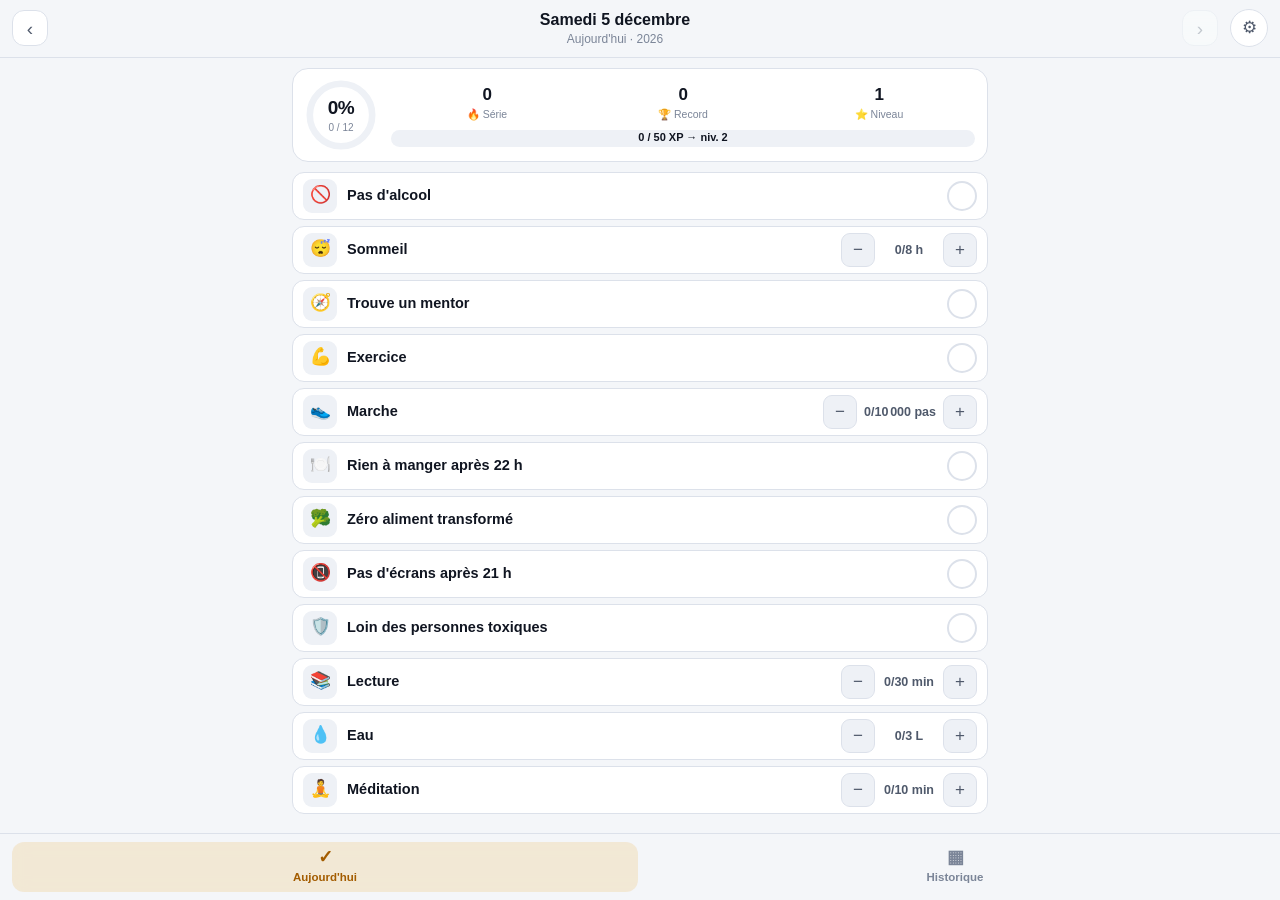
==== daily-quest-autonome.html @ 008efdd6 "Réordonne les habitudes par glisser-déposer et détaille la réinitialisation - Les flèches monter/des" ====
<!DOCTYPE html>
<html lang="fr">
<head>
<meta charset="utf-8">
<meta name="viewport" content="width=device-width, initial-scale=1, viewport-fit=cover, user-scalable=no">
<title>Daily Quest</title>
<meta name="description" content="Suivi quotidien d'habitudes — coches, quantités et historique semaine / mois / année.">
<meta name="theme-color" content="#f4f6f9">
<meta name="apple-mobile-web-app-capable" content="yes">
<meta name="apple-mobile-web-app-status-bar-style" content="default">
<meta name="apple-mobile-web-app-title" content="Daily Quest">
<link rel="apple-touch-icon" href="[data-uri]">
<link rel="icon" href="[data-uri]" type="image/svg+xml">
<style>
/* ══════════════════════════════════════════════
   Daily Quest — feuille de styles
   Mobile-first. Thème clair et sombre, pilotés par des variables.
   ══════════════════════════════════════════════ */

/* ── Palette claire (thème par défaut) ────────────────────────────
   Les couleurs « …-texte » servent aux libellés : sur fond blanc, les
   teintes vives manquent de contraste, on utilise donc une version plus
   sombre pour tout ce qui est lu. */
:root {
  --fond: #f4f6f9;
  --fond-2: #ffffff;
  --surface: #ffffff;
  --surface-2: #eef1f6;
  --bordure: #dce1ea;
  --texte: #101521;
  --texte-doux: #4f596b;
  --texte-faible: #7b8598;

  --or: #e59400;
  --or-clair: #ffb43d;
  --or-texte: #a35c00;
  --or-doux: rgba(229, 148, 0, 0.14);
  --or-bord: rgba(229, 148, 0, 0.5);
  --sur-or: #241500;

  --vert: #10b981;
  --vert-rgb: 16, 185, 129;
  --vert-texte: #047857;
  --vert-doux: rgba(16, 185, 129, 0.14);
  --sur-vert: #ffffff;

  --rouge: #dc2626;
  --rouge-texte: #b91c1c;
  --rouge-doux: rgba(220, 38, 38, 0.1);
  --rouge-bord: rgba(220, 38, 38, 0.3);

  --fond-flou: rgba(244, 246, 249, 0.88);
  --voile-fond: rgba(15, 23, 42, 0.42);
  --heat-fort: #06301f;
  --ombre: 0 8px 24px rgba(15, 23, 42, 0.14);

  --rayon: 16px;
  --rayon-s: 10px;
  --haut: env(safe-area-inset-top, 0px);
  --bas: env(safe-area-inset-bottom, 0px);
}

/* ── Palette sombre ───────────────────────────────────────────────
   Deux blocs identiques : l'un suit le réglage du téléphone (mode Auto),
   l'autre s'applique quand l'utilisateur force le sombre dans l'app.
   GARDER LES DEUX SYNCHRONISÉS. */
@media (prefers-color-scheme: dark) {
  :root:not([data-theme="light"]) {
    --fond: #0b0e14;
    --fond-2: #10141d;
    --surface: #161b26;
    --surface-2: #1e2533;
    --bordure: #262e3d;
    --texte: #e8ebf2;
    --texte-doux: #98a2b6;
    --texte-faible: #64708a;

    --or: #ffb020;
    --or-clair: #ffd166;
    --or-texte: #ffb020;
    --or-doux: rgba(255, 176, 32, 0.14);
    --or-bord: rgba(255, 176, 32, 0.5);
    --sur-or: #221600;

    --vert: #34d399;
    --vert-rgb: 52, 211, 153;
    --vert-texte: #34d399;
    --vert-doux: rgba(52, 211, 153, 0.14);
    --sur-vert: #04240f;

    --rouge: #f87171;
    --rouge-texte: #f87171;
    --rouge-doux: rgba(248, 113, 113, 0.12);
    --rouge-bord: rgba(248, 113, 113, 0.35);

    --fond-flou: rgba(11, 14, 20, 0.88);
    --voile-fond: rgba(0, 0, 0, 0.62);
    --heat-fort: #04240f;
    --ombre: 0 8px 24px rgba(0, 0, 0, 0.45);
  }
}

:root[data-theme="dark"] {
  --fond: #0b0e14;
  --fond-2: #10141d;
  --surface: #161b26;
  --surface-2: #1e2533;
  --bordure: #262e3d;
  --texte: #e8ebf2;
  --texte-doux: #98a2b6;
  --texte-faible: #64708a;

  --or: #ffb020;
  --or-clair: #ffd166;
  --or-texte: #ffb020;
  --or-doux: rgba(255, 176, 32, 0.14);
  --or-bord: rgba(255, 176, 32, 0.5);
  --sur-or: #221600;

  --vert: #34d399;
  --vert-rgb: 52, 211, 153;
  --vert-texte: #34d399;
  --vert-doux: rgba(52, 211, 153, 0.14);
  --sur-vert: #04240f;

  --rouge: #f87171;
  --rouge-texte: #f87171;
  --rouge-doux: rgba(248, 113, 113, 0.12);
  --rouge-bord: rgba(248, 113, 113, 0.35);

  --fond-flou: rgba(11, 14, 20, 0.88);
  --voile-fond: rgba(0, 0, 0, 0.62);
  --heat-fort: #04240f;
  --ombre: 0 8px 24px rgba(0, 0, 0, 0.45);
}

* { box-sizing: border-box; }

html, body {
  margin: 0;
  padding: 0;
  background: var(--fond);
  color: var(--texte);
  font-family: -apple-system, BlinkMacSystemFont, "Segoe UI", Inter, Roboto, "Helvetica Neue", sans-serif;
  font-size: 16px;
  line-height: 1.45;
  -webkit-font-smoothing: antialiased;
  overscroll-behavior-y: none;
}

body {
  padding-bottom: calc(64px + var(--bas));
  min-height: 100vh;
}

h1, h2, h3 { margin: 0; font-weight: 650; letter-spacing: -0.01em; }

button {
  font: inherit;
  color: inherit;
  border: none;
  background: none;
  cursor: pointer;
  -webkit-tap-highlight-color: transparent;
}

input[type="text"], input[type="number"] {
  font: inherit;
  color: var(--texte);
  background: var(--fond-2);
  border: 1px solid var(--bordure);
  border-radius: var(--rayon-s);
  padding: 11px 12px;
  width: 100%;
  outline: none;
}
input:focus { border-color: var(--or); }
input.erreur { border-color: var(--rouge); }

/* ─────────── En-tête ─────────── */
.entete {
  position: sticky;
  top: 0;
  z-index: 20;
  display: flex;
  align-items: center;
  justify-content: space-between;
  gap: 12px;
  padding: calc(8px + var(--haut)) 12px 8px;
  background: var(--fond-flou);
  backdrop-filter: blur(12px);
  border-bottom: 1px solid var(--bordure);
}
.entete .nav-label { flex: 1; }
.entete .btn-nav { width: 36px; height: 36px; font-size: 19px; }

.btn-icone {
  width: 38px;
  height: 38px;
  border-radius: 50%;
  display: grid;
  place-items: center;
  font-size: 17px;
  color: var(--texte-doux);
  background: var(--surface);
  border: 1px solid var(--bordure);
}
.btn-icone:active { background: var(--surface-2); }

main { padding: 10px 12px; max-width: 720px; margin: 0 auto; }
.vue.cachee, .cachee { display: none !important; }

/* ─────────── Navigation de période ─────────── */
.nav-periode {
  display: flex;
  align-items: center;
  gap: 8px;
  margin-bottom: 14px;
}
.btn-nav {
  width: 40px;
  height: 40px;
  flex: none;
  border-radius: 12px;
  background: var(--surface);
  border: 1px solid var(--bordure);
  font-size: 20px;
  line-height: 1;
  color: var(--texte-doux);
}
.btn-nav:disabled { opacity: 0.3; }
.btn-nav:active:not(:disabled) { background: var(--surface-2); }
.nav-label {
  flex: 1;
  text-align: center;
  display: flex;
  flex-direction: column;
  min-width: 0;
}
.nav-label span {
  font-weight: 650;
  font-size: 16px;
  white-space: nowrap;
  overflow: hidden;
  text-overflow: ellipsis;
}
.nav-label small { color: var(--texte-faible); font-size: 12px; }

/* ─────────── Cartes ─────────── */
.carte {
  background: var(--surface);
  border: 1px solid var(--bordure);
  border-radius: var(--rayon);
  padding: 16px;
  margin-bottom: 16px;
}

.carte-score { display: flex; align-items: center; gap: 14px; padding: 10px 12px; margin-bottom: 10px; }

.anneau { position: relative; width: 72px; height: 72px; flex: none; }
.anneau svg { width: 100%; height: 100%; transform: rotate(-90deg); }
.anneau circle { fill: none; stroke-width: 11; stroke-linecap: round; }
.anneau-fond { stroke: var(--surface-2); }
.anneau-jauge {
  stroke: var(--or);
  stroke-dasharray: 326.7;
  stroke-dashoffset: 326.7;
  transition: stroke-dashoffset 0.45s cubic-bezier(0.4, 0, 0.2, 1), stroke 0.3s;
}
.anneau-jauge.complet { stroke: var(--vert); }
.anneau-texte {
  position: absolute;
  inset: 0;
  display: flex;
  flex-direction: column;
  align-items: center;
  justify-content: center;
}
.anneau-texte strong { font-size: 19px; letter-spacing: -0.03em; }
.anneau-texte span { font-size: 10px; color: var(--texte-faible); }

.stats-jour {
  flex: 1;
  display: grid;
  grid-template-columns: repeat(3, 1fr);
  gap: 7px 4px;
  min-width: 0;
}
.stat { display: flex; flex-direction: column; align-items: center; text-align: center; }
.stat-val { font-size: 17px; font-weight: 700; letter-spacing: -0.02em; }
.stat-lib { font-size: 10.5px; color: var(--texte-faible); white-space: nowrap; }

.barre-xp {
  grid-column: 1 / -1;
  position: relative;
  height: 17px;
  border-radius: 9px;
  background: var(--surface-2);
  overflow: hidden;
}
.barre-xp-jauge {
  position: absolute;
  inset: 0 auto 0 0;
  width: 0;
  background: linear-gradient(90deg, var(--or), var(--or-clair));
  transition: width 0.45s ease;
}
.barre-xp span {
  position: absolute;
  inset: 0;
  display: grid;
  place-items: center;
  font-size: 11px;
  font-weight: 600;
  color: var(--texte);
  text-shadow: none;
}

/* ─────────── Liste des habitudes ─────────── */
.liste-habitudes { list-style: none; margin: 0; padding: 0; display: grid; gap: 6px; }

/* --h-ligne est calculée au rendu pour que toutes les habitudes tiennent
   à l'écran sans défilement (voir ajusterDensite dans app.js). */
.habitude {
  position: relative;
  display: flex;
  align-items: center;
  gap: 10px;
  height: var(--h-ligne, 52px);
  padding: 0 10px;
  overflow: hidden;
  background: var(--surface);
  border: 1px solid var(--bordure);
  border-radius: 12px;
  transition: border-color 0.2s, background 0.2s;
}
.habitude.faite { border-color: rgba(var(--vert-rgb), 0.45); background: linear-gradient(90deg, var(--vert-doux), var(--surface) 60%); }

.hab-emoji {
  width: calc(var(--h-ligne, 52px) - 14px);
  height: calc(var(--h-ligne, 52px) - 14px);
  max-width: 34px;
  max-height: 34px;
  flex: none;
  display: grid;
  place-items: center;
  font-size: 17px;
  border-radius: 9px;
  background: var(--surface-2);
}
.habitude.faite .hab-emoji { background: var(--vert-doux); }

.hab-nom {
  flex: 1;
  min-width: 0;
  font-size: 14.5px;
  font-weight: 600;
  line-height: 1.2;
  white-space: nowrap;
  overflow: hidden;
  text-overflow: ellipsis;
}
.habitude.faite .hab-nom { color: var(--vert-texte); }

/* Filet de progression collé au bas de la ligne : informe sans coûter
   de hauteur. */
.hab-filet {
  position: absolute;
  left: 0;
  bottom: 0;
  height: 3px;
  background: var(--or);
  border-radius: 0 3px 0 0;
  transition: width 0.3s;
}
.habitude.faite .hab-filet { background: var(--vert); }

.hab-quant { display: flex; align-items: center; gap: 5px; flex: none; }
.btn-pas {
  width: 34px;
  height: 34px;
  border-radius: 9px;
  background: var(--surface-2);
  border: 1px solid var(--bordure);
  font-size: 17px;
  line-height: 1;
  display: grid;
  place-items: center;
  color: var(--texte-doux);
}
.btn-pas:active { background: var(--bordure); }
.hab-valeur {
  min-width: 58px;
  text-align: center;
  font-variant-numeric: tabular-nums;
  font-weight: 650;
  font-size: 12.5px;
  padding: 4px 2px;
  border-radius: 8px;
  color: var(--texte-doux);
}
.habitude.faite .hab-valeur { color: var(--vert-texte); }

.hab-coche {
  width: 30px;
  height: 30px;
  flex: none;
  border-radius: 50%;
  border: 2px solid var(--bordure);
  display: grid;
  place-items: center;
  font-size: 15px;
  color: transparent;
  transition: all 0.18s;
}
.habitude.faite .hab-coche { background: var(--vert); border-color: var(--vert); color: var(--sur-vert); }

/* ─────────── Boutons ─────────── */
.btn-primaire, .btn-secondaire, .btn-danger, .btn-succes {
  border-radius: 12px;
  padding: 13px 16px;
  font-weight: 600;
  font-size: 15px;
  text-align: center;
}
.btn-primaire { background: var(--or); color: var(--sur-or); }
.btn-primaire:active { filter: brightness(0.92); }
.btn-secondaire { background: var(--surface); border: 1px solid var(--bordure); color: var(--texte-doux); }
.btn-secondaire:active { background: var(--surface-2); }
.btn-danger { background: var(--rouge-doux); border: 1px solid var(--rouge-bord); color: var(--rouge-texte); }
.btn-succes { background: var(--vert); color: var(--sur-vert); }
.btn-succes:active { filter: brightness(0.92); }
.actions-modale .duo { display: grid; grid-template-columns: 1fr 1fr; gap: 8px; }
.actions-modale .duo button { font-size: 14px; padding: 13px 8px; }
.pleine-largeur { display: block; width: 100%; margin-bottom: 10px; }

/* ─────────── Onglets du bas ─────────── */
.onglets {
  position: fixed;
  left: 0;
  right: 0;
  bottom: 0;
  z-index: 30;
  display: grid;
  grid-template-columns: 1fr 1fr;
  gap: 4px;
  padding: 8px 12px calc(8px + var(--bas));
  background: var(--fond-flou);
  backdrop-filter: blur(14px);
  border-top: 1px solid var(--bordure);
}
.onglet {
  display: flex;
  flex-direction: column;
  align-items: center;
  gap: 2px;
  padding: 6px 0;
  border-radius: 12px;
  font-size: 11.5px;
  font-weight: 600;
  color: var(--texte-faible);
}
.onglet-icone { font-size: 18px; line-height: 1.1; }
.onglet.actif { color: var(--or-texte); background: var(--or-doux); }

/* ─────────── Segments (semaine/mois/année) ─────────── */
.segments {
  display: grid;
  grid-template-columns: repeat(3, 1fr);
  gap: 4px;
  background: var(--surface);
  border: 1px solid var(--bordure);
  border-radius: 12px;
  padding: 4px;
  margin-bottom: 16px;
}
.segment {
  padding: 9px 4px;
  border-radius: 9px;
  font-size: 14px;
  font-weight: 600;
  color: var(--texte-faible);
  text-align: center;
}
.segment.actif { background: var(--or); color: var(--sur-or); }

/* ─────────── Résumé ─────────── */
.resume { display: grid; grid-template-columns: repeat(4, 1fr); gap: 6px; padding: 14px 10px; }
.resume-item { display: flex; flex-direction: column; align-items: center; text-align: center; min-width: 0; }
.resume-val { font-size: 19px; font-weight: 700; letter-spacing: -0.02em; }
.resume-lib { font-size: 10.5px; color: var(--texte-faible); line-height: 1.2; }

.titre-section {
  font-size: 13px;
  text-transform: uppercase;
  letter-spacing: 0.06em;
  color: var(--texte-faible);
  margin: 22px 0 10px;
}

/* ─────────── Grille semaine ─────────── */
.grille-semaine { overflow-x: auto; -webkit-overflow-scrolling: touch; }
.tab-semaine { width: 100%; border-collapse: separate; border-spacing: 0; }
.tab-semaine th, .tab-semaine td { padding: 0; }
.tab-semaine thead th {
  font-size: 11px;
  font-weight: 600;
  color: var(--texte-faible);
  padding-bottom: 8px;
  text-align: center;
  width: 34px;
}
.tab-semaine thead th.aujourdhui { color: var(--or-texte); }
.tab-semaine thead th small { display: block; font-size: 10px; font-weight: 500; opacity: 0.75; }
.col-hab { text-align: left !important; width: auto !important; min-width: 96px; }
.cel-hab {
  font-size: 12.5px;
  color: var(--texte-doux);
  padding: 4px 8px 4px 0 !important;
  white-space: nowrap;
  overflow: hidden;
  text-overflow: ellipsis;
  max-width: 140px;
}
.cel-hab .e { margin-right: 5px; }
.pastille {
  width: 26px;
  height: 26px;
  margin: 3px auto;
  border-radius: 8px;
  background: var(--surface);
  border: 1px solid var(--bordure);
  display: grid;
  place-items: center;
  font-size: 12px;
  color: var(--vert-texte);
}
.pastille.ok { background: var(--vert); border-color: var(--vert-texte); color: var(--sur-vert); }
.pastille.partiel { background: var(--or-doux); border-color: var(--or-bord); color: var(--or-texte); font-size: 9px; font-weight: 700; }
.ligne-total td { padding-top: 8px !important; }
.total-jour {
  font-size: 11px;
  font-weight: 700;
  color: var(--texte-doux);
  text-align: center;
  font-variant-numeric: tabular-nums;
}

/* ─────────── Calendrier mois ─────────── */
.calendrier { display: grid; grid-template-columns: repeat(7, 1fr); gap: 5px; }
.cal-entete {
  text-align: center;
  font-size: 11px;
  font-weight: 600;
  color: var(--texte-faible);
  padding-bottom: 2px;
}
.cal-jour {
  aspect-ratio: 1;
  border-radius: 10px;
  background: var(--surface);
  border: 1px solid var(--bordure);
  display: flex;
  flex-direction: column;
  align-items: center;
  justify-content: center;
  gap: 1px;
  font-size: 13px;
  font-weight: 600;
  color: var(--texte-doux);
}
.cal-jour.vide { background: transparent; border-color: transparent; }
.cal-jour.futur { opacity: 0.35; }
.cal-jour.aujourdhui { outline: 2px solid var(--or); outline-offset: 1px; }
.cal-jour b { font-size: 9px; font-weight: 600; opacity: 0.85; }

/* ─────────── Heatmap année ─────────── */
.heatmap-boite {
  overflow-x: auto;
  -webkit-overflow-scrolling: touch;
  padding-bottom: 6px;
}
.heatmap { display: flex; gap: 3px; min-width: max-content; }
.hm-col { display: grid; grid-template-rows: repeat(7, 12px); gap: 3px; }
.hm-cel { width: 12px; height: 12px; border-radius: 3px; background: var(--surface-2); }
.hm-cel.hors { background: transparent; }
.hm-mois {
  display: flex;
  gap: 3px;
  min-width: max-content;
  font-size: 10px;
  color: var(--texte-faible);
  margin-bottom: 4px;
  height: 14px;
}
.hm-mois span { flex: none; }
.legende {
  display: flex;
  align-items: center;
  gap: 5px;
  justify-content: flex-end;
  font-size: 11px;
  color: var(--texte-faible);
  margin-top: 8px;
}
.legende i { width: 12px; height: 12px; border-radius: 3px; display: block; }

/* Barres par mois */
.barres-mois { display: grid; gap: 7px; }
.barre-ligne { display: flex; align-items: center; gap: 10px; }
.barre-lib { width: 34px; font-size: 11.5px; color: var(--texte-faible); flex: none; text-transform: capitalize; }
.barre-piste { flex: 1; height: 18px; border-radius: 9px; background: var(--surface-2); overflow: hidden; }
.barre-piste i { display: block; height: 100%; background: linear-gradient(90deg, var(--or), var(--or-clair)); border-radius: 9px; }
.barre-val { width: 40px; text-align: right; font-size: 11.5px; font-variant-numeric: tabular-nums; color: var(--texte-doux); flex: none; }

/* ─────────── Détail par habitude ─────────── */
.detail-hab {
  display: flex;
  align-items: center;
  gap: 12px;
  background: var(--surface);
  border: 1px solid var(--bordure);
  border-radius: 12px;
  padding: 11px 13px;
  margin-bottom: 8px;
}
.detail-corps { flex: 1; min-width: 0; }
.detail-haut { display: flex; justify-content: space-between; gap: 8px; align-items: baseline; }
.detail-nom { font-size: 14px; font-weight: 600; white-space: nowrap; overflow: hidden; text-overflow: ellipsis; }
.detail-chiffre { font-size: 13px; font-weight: 700; color: var(--or-texte); flex: none; font-variant-numeric: tabular-nums; }
.detail-sous { font-size: 11.5px; color: var(--texte-faible); margin-top: 1px; }
.detail-jauge { height: 5px; border-radius: 3px; background: var(--surface-2); margin-top: 7px; overflow: hidden; }
.detail-jauge i { display: block; height: 100%; border-radius: 3px; background: var(--or); }
.detail-jauge i.plein { background: var(--vert); }

.vide-message {
  text-align: center;
  color: var(--texte-faible);
  font-size: 14px;
  padding: 28px 16px;
  background: var(--surface);
  border: 1px dashed var(--bordure);
  border-radius: var(--rayon);
}

/* ─────────── Modales ─────────── */
.voile {
  position: fixed;
  inset: 0;
  z-index: 40;
  background: var(--voile-fond);
  backdrop-filter: blur(3px);
}
.modale {
  position: fixed;
  z-index: 50;
  left: 0;
  right: 0;
  bottom: 0;
  max-height: 88vh;
  display: flex;
  flex-direction: column;
  background: var(--fond-2);
  border: 1px solid var(--bordure);
  border-radius: 20px 20px 0 0;
  box-shadow: var(--ombre);
  animation: monte 0.22s ease-out;
}
@keyframes monte { from { transform: translateY(18px); opacity: 0; } }
@media (min-width: 640px) {
  .modale {
    left: 50%;
    bottom: auto;
    top: 50%;
    transform: translate(-50%, -50%);
    width: 520px;
    border-radius: 20px;
    max-height: 82vh;
  }
  @keyframes monte { from { opacity: 0; } }
}
.modale-entete {
  display: flex;
  align-items: center;
  gap: 10px;
  padding: 16px;
  border-bottom: 1px solid var(--bordure);
}
.modale-entete h2 { font-size: 17px; flex: 1; }
.modale-corps { padding: 16px; overflow-y: auto; -webkit-overflow-scrolling: touch; padding-bottom: calc(16px + var(--bas)); }

.pill {
  font-size: 11px;
  font-weight: 600;
  padding: 4px 9px;
  border-radius: 999px;
  background: var(--surface-2);
  color: var(--texte-faible);
  white-space: nowrap;
  transition: opacity 0.3s;
}
.pill.enregistre { background: var(--vert-doux); color: var(--vert-texte); }
.pill.modifie { background: var(--or-doux); color: var(--or-texte); }
.pill.erreur { background: var(--rouge-doux); color: var(--rouge-texte); }

.champ { display: block; margin-bottom: 14px; }
.champ > span { display: block; font-size: 12.5px; color: var(--texte-doux); margin-bottom: 6px; }
.ligne-champs { display: grid; grid-template-columns: 1fr 1fr 1fr; gap: 8px; }
.ligne-slider { display: flex; align-items: center; gap: 12px; }
.ligne-slider input[type="range"] { flex: 1; accent-color: var(--or-texte); }
.ligne-slider output { font-weight: 700; font-variant-numeric: tabular-nums; min-width: 48px; text-align: right; }

.choix { display: grid; grid-template-columns: 1fr 1fr; gap: 6px; }
.choix.trois { grid-template-columns: repeat(3, 1fr); }
.choix-btn {
  padding: 11px;
  border-radius: 10px;
  background: var(--fond-2);
  border: 1px solid var(--bordure);
  font-size: 14px;
  font-weight: 600;
  color: var(--texte-faible);
}
.choix-btn.actif { background: var(--or-doux); border-color: var(--or-texte); color: var(--or-texte); }

.actions-modale { margin-top: 18px; }
.aide { font-size: 12px; color: var(--texte-faible); margin: 10px 0 0; }

/* Liste de gestion */
.liste-gestion { list-style: none; margin: 0 0 14px; padding: 0; display: grid; gap: 10px; }
.gestion-item {
  display: flex;
  align-items: center;
  gap: 6px;
  background: var(--surface);
  border: 1px solid var(--bordure);
  border-radius: 12px;
  padding: 6px 10px;
}
.gestion-item.archivee { opacity: 0.55; }

/* Cible tactile principale : tout le bloc icône + nom ouvre l'édition,
   pour ne pas dépendre d'un appui précis sur le crayon. */
.gestion-cible {
  display: flex;
  align-items: center;
  gap: 10px;
  flex: 1 1 0;
  min-width: 0;
  overflow: hidden;
  text-align: left;
  padding: 9px 2px 9px 0;
  border-radius: 10px;
}
.gestion-cible:active { background: var(--surface-2); }
.gestion-chevron { flex: none; color: var(--texte-faible); font-size: 20px; line-height: 1; padding-right: 2px; }

.gestion-nom { flex: 1; min-width: 0; font-size: 14px; white-space: nowrap; overflow: hidden; text-overflow: ellipsis; }
.gestion-nom small { display: block; font-size: 11px; color: var(--texte-faible); }
/* Poignée de déplacement. touch-action:none est indispensable : sans elle,
   le navigateur interprète le glissement comme un défilement de la page. */
.gestion-poignee {
  width: 44px;
  height: 44px;
  flex: none;
  border-radius: 10px;
  background: var(--surface-2);
  border: 1px solid var(--bordure);
  color: var(--texte-faible);
  font-size: 17px;
  display: grid;
  place-items: center;
  touch-action: none;
  cursor: grab;
}
.gestion-poignee:active { cursor: grabbing; background: var(--bordure); color: var(--texte-doux); }

.gestion-item { position: relative; transition: transform 0.16s ease; }
.gestion-item.en-deplacement {
  transition: none;
  z-index: 5;
  border-color: var(--or);
  box-shadow: var(--ombre);
}
.gestion-item.en-deplacement .gestion-poignee { background: var(--or-doux); color: var(--or-texte); }

/* Toast */
.toast {
  position: fixed;
  z-index: 60;
  top: calc(14px + var(--haut));
  left: 50%;
  transform: translateX(-50%);
  background: var(--surface-2);
  border: 1px solid var(--bordure);
  color: var(--texte);
  padding: 11px 18px;
  border-radius: 999px;
  font-size: 14px;
  font-weight: 600;
  box-shadow: var(--ombre);
  max-width: 90vw;
  text-align: center;
}
.toast.succes { border-color: var(--vert-texte); color: var(--vert-texte); }
.toast.erreur { border-color: var(--rouge-texte); color: var(--rouge-texte); }

.aide.version { text-align: right; opacity: 0.7; font-variant-numeric: tabular-nums; }

</style>
<script>
/* Applique le thème choisi avant le premier rendu : sans ça, une app réglée
   en sombre afficherait un éclair blanc au lancement. */
(function () {
  try {
    var t = (JSON.parse(localStorage.getItem('dq.v1') || '{}').reglages || {}).theme;
    if (t === 'clair') document.documentElement.setAttribute('data-theme', 'light');
    else if (t === 'sombre') document.documentElement.setAttribute('data-theme', 'dark');
  } catch (e) { /* premier lancement : on reste en mode automatique */ }
})();
</script>
</head>
<body>

<!-- En-tête = navigation : la même barre sert la journée et l'historique,
     ce qui économise la hauteur d'un bandeau de titre. -->
<header class="entete">
  <button class="btn-nav" id="nav-prec" type="button" aria-label="Précédent">‹</button>
  <div class="nav-label">
    <span id="nav-titre">—</span>
    <small id="nav-sous-titre"></small>
  </div>
  <button class="btn-nav" id="nav-suiv" type="button" aria-label="Suivant">›</button>
  <button class="btn-icone" id="btn-reglages" type="button" aria-label="Réglages">⚙</button>
</header>

<main>
  <!-- ══════════ ONGLET AUJOURD'HUI ══════════ -->
  <section class="vue" id="vue-jour" aria-label="Journée">

    <div class="carte carte-score">
      <div class="anneau">
        <svg viewBox="0 0 120 120" aria-hidden="true">
          <circle class="anneau-fond" cx="60" cy="60" r="52"></circle>
          <circle class="anneau-jauge" id="anneau-jauge" cx="60" cy="60" r="52"></circle>
        </svg>
        <div class="anneau-texte">
          <strong id="score-pct">0%</strong>
          <span id="score-frac">0 / 0</span>
        </div>
      </div>
      <div class="stats-jour">
        <div class="stat">
          <span class="stat-val" id="stat-serie">0</span>
          <span class="stat-lib">🔥 Série</span>
        </div>
        <div class="stat">
          <span class="stat-val" id="stat-record">0</span>
          <span class="stat-lib">🏆 Record</span>
        </div>
        <div class="stat">
          <span class="stat-val" id="stat-niveau">1</span>
          <span class="stat-lib">⭐ Niveau</span>
        </div>
        <div class="barre-xp" title="Progression vers le niveau suivant">
          <div class="barre-xp-jauge" id="barre-xp"></div>
          <span id="xp-texte">0 XP</span>
        </div>
      </div>
    </div>

    <ul class="liste-habitudes" id="liste-habitudes"></ul>
  </section>

  <!-- ══════════ ONGLET HISTORIQUE ══════════ -->
  <section class="vue cachee" id="vue-historique" aria-label="Historique">

    <div class="segments" role="tablist">
      <button class="segment actif" data-mode="semaine" role="tab" type="button">Semaine</button>
      <button class="segment" data-mode="mois" role="tab" type="button">Mois</button>
      <button class="segment" data-mode="annee" role="tab" type="button">Année</button>
    </div>

    <div class="carte resume">
      <div class="resume-item">
        <span class="resume-val" id="res-moyenne">0%</span>
        <span class="resume-lib">Moyenne</span>
      </div>
      <div class="resume-item">
        <span class="resume-val" id="res-parfaits">0</span>
        <span class="resume-lib">Jours 100 %</span>
      </div>
      <div class="resume-item">
        <span class="resume-val" id="res-actifs">0</span>
        <span class="resume-lib">Jours suivis</span>
      </div>
      <div class="resume-item">
        <span class="resume-val" id="res-total">0</span>
        <span class="resume-lib">Points validés</span>
      </div>
    </div>

    <div id="hist-contenu"></div>

    <h2 class="titre-section">Détail par habitude</h2>
    <div id="hist-detail"></div>
  </section>
</main>

<!-- ══════════ BARRE D'ONGLETS ══════════ -->
<nav class="onglets" aria-label="Navigation principale">
  <button class="onglet actif" data-vue="jour" type="button">
    <span class="onglet-icone">✓</span><span>Aujourd'hui</span>
  </button>
  <button class="onglet" data-vue="historique" type="button">
    <span class="onglet-icone">▦</span><span>Historique</span>
  </button>
</nav>

<!-- ══════════ MODALES ══════════ -->
<div class="voile cachee" id="voile"></div>

<!-- Gestion des habitudes -->
<div class="modale cachee" id="modale-gestion" role="dialog" aria-modal="true" aria-labelledby="titre-gestion">
  <div class="modale-entete">
    <h2 id="titre-gestion">Mes habitudes</h2>
    <button class="btn-icone" data-fermer type="button" aria-label="Fermer">✕</button>
  </div>
  <div class="modale-corps">
    <ul class="liste-gestion" id="liste-gestion"></ul>
    <button class="btn-primaire pleine-largeur" id="btn-ajouter" type="button">+ Ajouter une habitude</button>
    <p class="aide">Archiver garde l'historique ; supprimer efface aussi les données passées.</p>
  </div>
</div>

<!-- Édition d'une habitude -->
<div class="modale cachee" id="modale-habitude" role="dialog" aria-modal="true" aria-labelledby="titre-habitude">
  <div class="modale-entete">
    <h2 id="titre-habitude">Habitude</h2>
    <span class="pill" id="pill-statut">✓ À jour</span>
    <button class="btn-icone" data-fermer type="button" aria-label="Fermer">✕</button>
  </div>
  <div class="modale-corps">
    <label class="champ">
      <span>Nom</span>
      <input type="text" id="ch-nom" maxlength="60" placeholder="Ex. Bois 3 litres d'eau" autocomplete="off">
    </label>

    <label class="champ">
      <span>Icône</span>
      <input type="text" id="ch-emoji" maxlength="4" placeholder="💧" autocomplete="off">
    </label>

    <div class="champ">
      <span>Type de suivi</span>
      <div class="choix" id="ch-type">
        <button class="choix-btn" data-type="bool" type="button">À cocher</button>
        <button class="choix-btn" data-type="quant" type="button">Quantité</button>
      </div>
    </div>

    <div id="bloc-quant">
      <div class="ligne-champs">
        <label class="champ">
          <span>Objectif</span>
          <input type="number" id="ch-cible" min="0" step="any" inputmode="decimal">
        </label>
        <label class="champ">
          <span>Unité</span>
          <input type="text" id="ch-unite" maxlength="10" placeholder="min" autocomplete="off">
        </label>
        <label class="champ">
          <span>Pas</span>
          <input type="number" id="ch-pas" min="0" step="any" inputmode="decimal">
        </label>
      </div>
    </div>

    <div class="actions-modale">
      <button class="btn-primaire pleine-largeur cachee" id="btn-creer" type="button">Créer l'habitude</button>
      <div class="duo cachee" id="actions-edition">
        <button class="btn-succes" id="btn-termine" type="button">✓ Terminé</button>
        <button class="btn-danger" id="btn-supprimer" type="button">Supprimer / archiver</button>
      </div>
    </div>
  </div>
</div>

<!-- Réglages -->
<div class="modale cachee" id="modale-reglages" role="dialog" aria-modal="true" aria-labelledby="titre-reglages">
  <div class="modale-entete">
    <h2 id="titre-reglages">Réglages</h2>
    <button class="btn-icone" data-fermer type="button" aria-label="Fermer">✕</button>
  </div>
  <div class="modale-corps">
    <button class="btn-primaire pleine-largeur" id="btn-gerer" type="button">Gérer mes habitudes</button>

    <div class="champ">
      <span>Apparence</span>
      <div class="choix trois" id="ch-theme">
        <button class="choix-btn" data-theme="auto" type="button">Auto</button>
        <button class="choix-btn" data-theme="clair" type="button">Clair</button>
        <button class="choix-btn" data-theme="sombre" type="button">Sombre</button>
      </div>
      <p class="aide" id="aide-theme"></p>
    </div>

    <label class="champ">
      <span>Objectif pour valider une journée (série 🔥)</span>
      <div class="ligne-slider">
        <input type="range" id="ch-objectif" min="50" max="100" step="5">
        <output id="out-objectif">80 %</output>
      </div>
    </label>

    <h3 class="titre-section">Données</h3>
    <p class="aide">Tout est stocké sur cet appareil. Exporte régulièrement pour ne rien perdre.</p>
    <button class="btn-secondaire pleine-largeur" id="btn-export" type="button">Exporter une sauvegarde (.json)</button>
    <button class="btn-secondaire pleine-largeur" id="btn-import" type="button">Importer une sauvegarde</button>
    <input type="file" id="fichier-import" accept="application/json,.json" hidden>
    <button class="btn-danger pleine-largeur" id="btn-reinit" type="button">Tout réinitialiser</button>
    <p class="aide" id="info-stockage"></p>
    <p class="aide version" id="info-version"></p>
  </div>
</div>

<!-- Confirmation -->
<div class="modale modale-petite cachee" id="modale-confirm" role="dialog" aria-modal="true" aria-labelledby="confirm-titre">
  <div class="modale-entete">
    <h2 id="confirm-titre">Confirmer</h2>
  </div>
  <div class="modale-corps">
    <p id="confirm-message"></p>
    <div class="actions-modale" id="confirm-actions"></div>
  </div>
</div>

<!-- Saisie d'une quantité -->
<div class="modale modale-petite cachee" id="modale-quantite" role="dialog" aria-modal="true" aria-labelledby="quantite-titre">
  <div class="modale-entete">
    <h2 id="quantite-titre">Quantité</h2>
    <button class="btn-icone" data-fermer type="button" aria-label="Fermer">✕</button>
  </div>
  <div class="modale-corps">
    <label class="champ">
      <span id="quantite-lib">Valeur</span>
      <input type="number" id="ch-quantite" step="any" min="0" inputmode="decimal">
    </label>
    <button class="btn-primaire pleine-largeur" id="btn-valider-quantite" type="button">Valider</button>
  </div>
</div>

<div class="toast cachee" id="toast"></div>

<script>
/* ══════════════════════════════════════════════════════════════
   Daily Quest — logique de l'application
   Données 100 % locales (localStorage), historique illimité.
   ══════════════════════════════════════════════════════════════ */
(function () {
  'use strict';

  /* ─────────────── Constantes ─────────────── */

  /* Affichée dans les réglages : permet de vérifier d'un coup d'œil quelle
     version tourne réellement sur l'appareil. À incrémenter à chaque
     déploiement, en même temps que CACHE dans sw.js. */
  const VERSION = '2026.08.17-6';

  const CLE_STOCKAGE = 'dq.v1';
  const CLE_BROUILLON = 'dq.brouillon';
  const XP_PAR_NIVEAU = 50;

  const JOURS_COURTS = ['Lun', 'Mar', 'Mer', 'Jeu', 'Ven', 'Sam', 'Dim'];
  const MOIS_NOMS = ['janvier', 'février', 'mars', 'avril', 'mai', 'juin',
    'juillet', 'août', 'septembre', 'octobre', 'novembre', 'décembre'];
  const MOIS_COURTS = ['jan', 'fév', 'mar', 'avr', 'mai', 'juin',
    'juil', 'août', 'sep', 'oct', 'nov', 'déc'];

  const HABITUDES_DEFAUT = [
    { nom: "Pas d'alcool", emoji: '🚫', type: 'bool' },
    { nom: 'Sommeil', emoji: '😴', type: 'quant', cible: 8, unite: 'h', pas: 0.5 },
    { nom: 'Trouve un mentor', emoji: '🧭', type: 'bool' },
    { nom: 'Exercice', emoji: '💪', type: 'bool' },
    { nom: 'Marche', emoji: '👟', type: 'quant', cible: 10000, unite: 'pas', pas: 500 },
    { nom: 'Rien à manger après 22 h', emoji: '🍽️', type: 'bool' },
    { nom: 'Zéro aliment transformé', emoji: '🥦', type: 'bool' },
    { nom: "Pas d'écrans après 21 h", emoji: '📵', type: 'bool' },
    { nom: 'Loin des personnes toxiques', emoji: '🛡️', type: 'bool' },
    { nom: 'Lecture', emoji: '📚', type: 'quant', cible: 30, unite: 'min', pas: 5 },
    { nom: 'Eau', emoji: '💧', type: 'quant', cible: 3, unite: 'L', pas: 0.25 },
    { nom: 'Méditation', emoji: '🧘', type: 'quant', cible: 10, unite: 'min', pas: 5 }
  ];

  /* ─────────────── Utilitaires de date ─────────────── */

  const pad = (n) => String(n).padStart(2, '0');

  function cleDe(d) {
    return d.getFullYear() + '-' + pad(d.getMonth() + 1) + '-' + pad(d.getDate());
  }
  function dateDe(cle) {
    const [a, m, j] = cle.split('-').map(Number);
    return new Date(a, m - 1, j);
  }
  function aujourdHui() {
    const d = new Date();
    d.setHours(0, 0, 0, 0);
    return d;
  }
  function ajouterJours(d, n) {
    const c = new Date(d);
    c.setDate(c.getDate() + n);
    c.setHours(0, 0, 0, 0);
    return c;
  }
  function debutSemaine(d) {
    const c = new Date(d);
    c.setDate(c.getDate() - ((c.getDay() + 6) % 7));
    c.setHours(0, 0, 0, 0);
    return c;
  }
  function memeJour(a, b) {
    return cleDe(a) === cleDe(b);
  }
  function numeroSemaine(d) {
    const c = new Date(d.getFullYear(), d.getMonth(), d.getDate());
    c.setDate(c.getDate() + 3 - ((c.getDay() + 6) % 7));
    const premier = new Date(c.getFullYear(), 0, 4);
    return 1 + Math.round(((c - premier) / 86400000 - 3 + ((premier.getDay() + 6) % 7)) / 7);
  }

  /* ─────────────── Formatage ─────────────── */

  function fmt(n) {
    if (!isFinite(n)) return '0';
    return Number(n).toLocaleString('fr-FR', { maximumFractionDigits: 2 });
  }
  function majuscule(texte) {
    return texte ? texte.charAt(0).toUpperCase() + texte.slice(1) : texte;
  }
  function fmtDateLongue(d) {
    return majuscule(d.toLocaleDateString('fr-FR', { weekday: 'long', day: 'numeric', month: 'long' }));
  }

  /* ─────────────── État ─────────────── */

  let etat = null;

  function etatParDefaut() {
    return {
      version: 1,
      habitudes: HABITUDES_DEFAUT.map((h, i) => Object.assign({
        id: 'h' + (i + 1),
        archivee: false
      }, h)),
      jours: {},
      reglages: { objectif: 80, theme: 'auto' }
    };
  }

  function charger() {
    try {
      const brut = localStorage.getItem(CLE_STOCKAGE);
      if (!brut) return etatParDefaut();
      const donnees = JSON.parse(brut);
      if (!donnees || !Array.isArray(donnees.habitudes)) return etatParDefaut();
      donnees.jours = donnees.jours || {};
      donnees.reglages = Object.assign({ objectif: 80, theme: 'auto' }, donnees.reglages);
      return donnees;
    } catch (e) {
      console.error('Lecture du stockage impossible', e);
      return etatParDefaut();
    }
  }

  function sauver() {
    try {
      localStorage.setItem(CLE_STOCKAGE, JSON.stringify(etat));
      return true;
    } catch (e) {
      console.error('Écriture impossible', e);
      toast("Impossible d'enregistrer (stockage plein ?)", 'erreur');
      return false;
    }
  }

  function nouvelId() {
    return 'h' + Date.now().toString(36) + Math.random().toString(36).slice(2, 6);
  }

  /* ─────────────── Calculs métier ─────────────── */

  function habitudesActives() {
    return etat.habitudes.filter((h) => !h.archivee);
  }

  function valeursDu(cle) {
    return etat.jours[cle] || {};
  }

  function valeurBrute(h, valeurs) {
    const v = valeurs[h.id];
    if (h.type === 'quant') return typeof v === 'number' ? v : 0;
    return v === true;
  }

  function estFaite(h, valeurs) {
    if (h.type === 'quant') {
      const cible = h.cible || 0;
      const valeur = valeurBrute(h, valeurs);
      return cible > 0 ? valeur >= cible : valeur > 0;
    }
    return valeurs[h.id] === true;
  }

  function progression(h, valeurs) {
    if (h.type !== 'quant') return estFaite(h, valeurs) ? 1 : 0;
    const cible = h.cible || 0;
    if (cible <= 0) return valeurBrute(h, valeurs) > 0 ? 1 : 0;
    return Math.min(1, valeurBrute(h, valeurs) / cible);
  }

  /** Le jour contient-il au moins une donnée saisie ? */
  function jourRenseigne(cle) {
    const v = etat.jours[cle];
    if (!v) return false;
    return Object.keys(v).some((k) => v[k] === true || (typeof v[k] === 'number' && v[k] > 0));
  }

  function scoreJour(cle, habitudes) {
    const habs = habitudes || habitudesActives();
    const valeurs = valeursDu(cle);
    const total = habs.length;
    let faits = 0;
    habs.forEach((h) => { if (estFaite(h, valeurs)) faits++; });
    return { faits: faits, total: total, pct: total ? faits / total : 0, vide: !jourRenseigne(cle) };
  }

  function objectifAtteint(cle, habitudes) {
    const s = scoreJour(cle, habitudes);
    if (s.vide) return false;
    return s.pct * 100 >= etat.reglages.objectif;
  }

  function serieActuelle() {
    const habs = habitudesActives();
    let d = aujourdHui();
    // La journée en cours ne casse pas la série tant qu'elle n'est pas terminée.
    if (!objectifAtteint(cleDe(d), habs)) d = ajouterJours(d, -1);
    let n = 0;
    while (objectifAtteint(cleDe(d), habs)) {
      n++;
      d = ajouterJours(d, -1);
    }
    return n;
  }

  function meilleureSerie() {
    const cles = Object.keys(etat.jours).sort();
    if (!cles.length) return 0;
    const habs = habitudesActives();
    let d = dateDe(cles[0]);
    const fin = aujourdHui();
    let courante = 0;
    let record = 0;
    while (d <= fin) {
      if (objectifAtteint(cleDe(d), habs)) {
        courante++;
        if (courante > record) record = courante;
      } else {
        courante = 0;
      }
      d = ajouterJours(d, 1);
    }
    return record;
  }

  function xpTotal() {
    const habs = habitudesActives();
    return Object.keys(etat.jours).reduce((somme, cle) => somme + scoreJour(cle, habs).faits, 0);
  }

  /**
   * Agrège les données sur une liste de jours.
   * @returns {{jours:Array, moyenne:number, parfaits:number, suivis:number, points:number, parHabitude:Array}}
   */
  function agreger(cles) {
    const habs = habitudesActives();
    const jours = cles.map((c) => Object.assign({ cle: c }, scoreJour(c, habs)));
    const suivis = jours.filter((j) => !j.vide);
    const parfaits = suivis.filter((j) => j.pct >= 1).length;
    const points = jours.reduce((s, j) => s + j.faits, 0);
    const moyenne = suivis.length
      ? suivis.reduce((s, j) => s + j.pct, 0) / suivis.length
      : 0;

    const parHabitude = habs.map((h) => {
      let reussis = 0;
      let somme = 0;
      cles.forEach((c) => {
        const valeurs = valeursDu(c);
        if (estFaite(h, valeurs)) reussis++;
        if (h.type === 'quant') somme += valeurBrute(h, valeurs);
      });
      return {
        habitude: h,
        reussis: reussis,
        somme: somme,
        base: suivis.length || cles.length,
        pct: (suivis.length || cles.length) ? reussis / (suivis.length || cles.length) : 0
      };
    });

    return {
      jours: jours,
      moyenne: moyenne,
      parfaits: parfaits,
      suivis: suivis.length,
      points: points,
      parHabitude: parHabitude
    };
  }

  /* ─────────────── Écriture des valeurs ─────────────── */

  function definirValeur(cle, habitudeId, valeur) {
    const jour = etat.jours[cle] ? Object.assign({}, etat.jours[cle]) : {};
    if (valeur === false || valeur === 0 || valeur === null || valeur === undefined) {
      delete jour[habitudeId];
    } else {
      jour[habitudeId] = valeur;
    }
    if (Object.keys(jour).length === 0) delete etat.jours[cle];
    else etat.jours[cle] = jour;
    sauver();
  }

  /* ─────────────── Thème clair / sombre ─────────────── */

  const prefereSombre = window.matchMedia
    ? window.matchMedia('(prefers-color-scheme: dark)')
    : null;

  /** Thème réellement affiché, une fois « auto » résolu. */
  function themeEffectif() {
    const choix = etat.reglages.theme || 'auto';
    if (choix === 'clair') return 'light';
    if (choix === 'sombre') return 'dark';
    return prefereSombre && prefereSombre.matches ? 'dark' : 'light';
  }

  function appliquerTheme() {
    const choix = etat.reglages.theme || 'auto';
    const racine = document.documentElement;

    // En mode auto on retire l'attribut : la feuille de styles suit alors
    // le réglage du téléphone via prefers-color-scheme.
    if (choix === 'auto') racine.removeAttribute('data-theme');
    else racine.setAttribute('data-theme', themeEffectif());

    // La barre d'état iOS se teinte d'après cette balise.
    const meta = document.querySelector('meta[name="theme-color"]');
    if (meta) {
      meta.setAttribute('content',
        getComputedStyle(racine).getPropertyValue('--fond').trim() || '#f4f6f9');
    }
    const barre = document.querySelector('meta[name="apple-mobile-web-app-status-bar-style"]');
    if (barre) barre.setAttribute('content', themeEffectif() === 'dark' ? 'black-translucent' : 'default');
  }

  /* ─────────────── Vue : couleurs ─────────────── */

  function couleurJour(score) {
    if (score.vide) return 'var(--surface-2)';
    if (score.pct <= 0) return 'var(--surface-2)';
    const alpha = (0.18 + 0.72 * score.pct).toFixed(2);
    return 'rgba(var(--vert-rgb), ' + alpha + ')';
  }
  function texteSurJour(score) {
    return !score.vide && score.pct >= 0.6 ? 'var(--heat-fort)' : 'var(--texte-doux)';
  }

  /* ─────────────── DOM ─────────────── */

  const $ = (sel) => document.querySelector(sel);
  const $$ = (sel) => Array.prototype.slice.call(document.querySelectorAll(sel));

  let jourCourant = aujourdHui();
  let suivaitAujourdHui = true;   // l'écran affiche-t-il la journée en cours ?
  let modeHistorique = 'semaine';
  let ancreHistorique = aujourdHui();

  /* ─────────────── Onglet Aujourd'hui ─────────────── */

  function rendreJour() {
    const cle = cleDe(jourCourant);
    const habs = habitudesActives();
    const valeurs = valeursDu(cle);
    const score = scoreJour(cle, habs);

    // En-tête de date
    $('#nav-titre').textContent = fmtDateLongue(jourCourant);
    const estAujourdHui = memeJour(jourCourant, aujourdHui());
    const hier = memeJour(jourCourant, ajouterJours(aujourdHui(), -1));
    $('#nav-sous-titre').textContent = estAujourdHui
      ? "Aujourd'hui · " + jourCourant.getFullYear()
      : hier ? 'Hier · ' + jourCourant.getFullYear() : String(jourCourant.getFullYear());
    $('#nav-suiv').disabled = estAujourdHui;
    suivaitAujourdHui = estAujourdHui;

    // Anneau de progression
    const circonference = 2 * Math.PI * 52;
    const jauge = $('#anneau-jauge');
    jauge.style.strokeDashoffset = String(circonference * (1 - score.pct));
    jauge.classList.toggle('complet', score.pct >= 1);
    $('#score-pct').textContent = Math.round(score.pct * 100) + '%';
    $('#score-frac').textContent = score.faits + ' / ' + score.total;

    // Statistiques
    const xp = xpTotal();
    const niveau = Math.floor(xp / XP_PAR_NIVEAU) + 1;
    const dansNiveau = xp % XP_PAR_NIVEAU;
    $('#stat-serie').textContent = serieActuelle();
    $('#stat-record').textContent = meilleureSerie();
    $('#stat-niveau').textContent = niveau;
    $('#barre-xp').style.width = (dansNiveau / XP_PAR_NIVEAU * 100) + '%';
    $('#xp-texte').textContent = dansNiveau + ' / ' + XP_PAR_NIVEAU + ' XP → niv. ' + (niveau + 1);

    // Liste des habitudes
    const liste = $('#liste-habitudes');
    liste.innerHTML = '';

    if (!habs.length) {
      const vide = document.createElement('li');
      vide.className = 'vide-message';
      vide.textContent = 'Aucune habitude active. Ajoutes-en depuis « Gérer mes habitudes ».';
      liste.appendChild(vide);
      return;
    }

    habs.forEach((h) => {
      const fait = estFaite(h, valeurs);
      const li = document.createElement('li');
      li.className = 'habitude' + (fait ? ' faite' : '');
      li.dataset.id = h.id;

      const emoji = document.createElement('div');
      emoji.className = 'hab-emoji';
      emoji.textContent = h.emoji || '•';
      li.appendChild(emoji);

      // Une seule ligne par habitude : l'objectif est intégré à la valeur
      // (« 2,5/3 L ») et la progression passe en filet sous la carte, pour
      // que les douze points tiennent sans défilement.
      const nom = document.createElement('div');
      nom.className = 'hab-nom';
      nom.textContent = h.nom;
      li.appendChild(nom);

      if (h.type === 'quant') {
        const zone = document.createElement('div');
        zone.className = 'hab-quant';

        const moins = document.createElement('button');
        moins.className = 'btn-pas';
        moins.type = 'button';
        moins.dataset.action = 'moins';
        moins.setAttribute('aria-label', 'Retirer');
        moins.textContent = '−';

        const val = document.createElement('button');
        val.className = 'hab-valeur';
        val.type = 'button';
        val.dataset.action = 'saisir';
        val.textContent = fmt(valeurBrute(h, valeurs)) + '/' + fmt(h.cible) +
          (h.unite ? ' ' + h.unite : '');

        const plus = document.createElement('button');
        plus.className = 'btn-pas';
        plus.type = 'button';
        plus.dataset.action = 'plus';
        plus.setAttribute('aria-label', 'Ajouter');
        plus.textContent = '+';

        zone.appendChild(moins);
        zone.appendChild(val);
        zone.appendChild(plus);
        li.appendChild(zone);

        const filet = document.createElement('i');
        filet.className = 'hab-filet';
        filet.style.width = (progression(h, valeurs) * 100) + '%';
        li.appendChild(filet);
      } else {
        const coche = document.createElement('button');
        coche.className = 'hab-coche';
        coche.type = 'button';
        coche.dataset.action = 'basculer';
        coche.setAttribute('aria-label', (fait ? 'Décocher ' : 'Cocher ') + h.nom);
        coche.setAttribute('aria-pressed', String(fait));
        coche.textContent = '✓';
        li.appendChild(coche);
      }

      liste.appendChild(li);
    });

    ajusterDensite();
  }

  /**
   * Règle la hauteur des lignes pour que toutes les habitudes tiennent
   * sans défilement. Sous un certain seuil on arrête de comprimer : mieux
   * vaut défiler que de rendre les lignes illisibles.
   */
  function ajusterDensite() {
    const liste = $('#liste-habitudes');
    const nb = liste.children.length;
    if (!nb) return;

    const ECART = 6;
    const haut = liste.getBoundingClientRect().top;
    const onglets = document.querySelector('.onglets').getBoundingClientRect().height;
    const dispo = window.innerHeight - haut - onglets - 10;
    const brut = Math.floor((dispo - ECART * (nb - 1)) / nb);
    const hauteur = Math.max(34, Math.min(58, brut));

    document.documentElement.style.setProperty('--h-ligne', hauteur + 'px');
  }

  function surClicHabitude(evt) {
    const li = evt.target.closest('.habitude');
    if (!li) return;

    const h = etat.habitudes.find((x) => x.id === li.dataset.id);
    if (!h) return;

    // Sur une habitude à cocher, toute la ligne bascule l'état : cible large,
    // plus sûre au doigt qu'une pastille de 30 px.
    const bouton = evt.target.closest('[data-action]');
    const action = bouton ? bouton.dataset.action : (h.type === 'bool' ? 'basculer' : null);
    if (!action) return;

    const cle = cleDe(jourCourant);
    const valeurs = valeursDu(cle);

    if (action === 'basculer') {
      definirValeur(cle, h.id, !(valeurs[h.id] === true));
    } else if (action === 'plus' || action === 'moins') {
      const pas = h.pas > 0 ? h.pas : 1;
      const delta = action === 'plus' ? pas : -pas;
      const brut = valeurBrute(h, valeurs) + delta;
      const arrondi = Math.max(0, Math.round(brut * 1000) / 1000);
      definirValeur(cle, h.id, arrondi);
    } else if (action === 'saisir') {
      ouvrirSaisieQuantite(h, valeurBrute(h, valeurs));
      return;
    }
    rendreJour();
  }

  /* ─────────────── Saisie manuelle d'une quantité ─────────────── */

  let habitudeEnSaisie = null;

  function ouvrirSaisieQuantite(h, valeur) {
    habitudeEnSaisie = h;
    $('#quantite-titre').textContent = h.nom;
    $('#quantite-lib').textContent = 'Valeur en ' + (h.unite || 'unités') +
      ' (objectif ' + fmt(h.cible) + ')';
    const champ = $('#ch-quantite');
    champ.value = valeur || '';
    ouvrirModale('#modale-quantite');
    setTimeout(() => { champ.focus(); champ.select(); }, 80);
  }

  function validerSaisieQuantite() {
    if (!habitudeEnSaisie) return;
    const brut = parseFloat(String($('#ch-quantite').value).replace(',', '.'));
    const valeur = isFinite(brut) && brut > 0 ? Math.round(brut * 1000) / 1000 : 0;
    definirValeur(cleDe(jourCourant), habitudeEnSaisie.id, valeur);
    habitudeEnSaisie = null;
    fermerModales();
    rendreJour();
  }

  /* ─────────────── Onglet Historique ─────────────── */

  function clesDePeriode() {
    const cles = [];
    if (modeHistorique === 'semaine') {
      const debut = debutSemaine(ancreHistorique);
      for (let i = 0; i < 7; i++) cles.push(cleDe(ajouterJours(debut, i)));
    } else if (modeHistorique === 'mois') {
      const a = ancreHistorique.getFullYear();
      const m = ancreHistorique.getMonth();
      const nb = new Date(a, m + 1, 0).getDate();
      for (let i = 1; i <= nb; i++) cles.push(cleDe(new Date(a, m, i)));
    } else {
      const a = ancreHistorique.getFullYear();
      let d = new Date(a, 0, 1);
      while (d.getFullYear() === a) {
        cles.push(cleDe(d));
        d = ajouterJours(d, 1);
      }
    }
    return cles;
  }

  function decalerPeriode(sens) {
    if (modeHistorique === 'semaine') {
      ancreHistorique = ajouterJours(ancreHistorique, 7 * sens);
    } else if (modeHistorique === 'mois') {
      ancreHistorique = new Date(ancreHistorique.getFullYear(), ancreHistorique.getMonth() + sens, 1);
    } else {
      ancreHistorique = new Date(ancreHistorique.getFullYear() + sens, 0, 1);
    }
    rendreHistorique();
  }

  function periodeEstCourante() {
    const auj = aujourdHui();
    if (modeHistorique === 'semaine') return memeJour(debutSemaine(ancreHistorique), debutSemaine(auj));
    if (modeHistorique === 'mois') {
      return ancreHistorique.getFullYear() === auj.getFullYear() &&
        ancreHistorique.getMonth() === auj.getMonth();
    }
    return ancreHistorique.getFullYear() === auj.getFullYear();
  }

  function rendreHistorique() {
    const cles = clesDePeriode();
    const donnees = agreger(cles);

    // Titre de période
    if (modeHistorique === 'semaine') {
      const debut = debutSemaine(ancreHistorique);
      const fin = ajouterJours(debut, 6);
      const memeMois = debut.getMonth() === fin.getMonth();
      $('#nav-titre').textContent = debut.getDate() + (memeMois ? '' : ' ' + MOIS_COURTS[debut.getMonth()]) +
        ' – ' + fin.getDate() + ' ' + MOIS_NOMS[fin.getMonth()];
      $('#nav-sous-titre').textContent = 'Semaine ' + numeroSemaine(debut) + ' · ' + fin.getFullYear();
    } else if (modeHistorique === 'mois') {
      $('#nav-titre').textContent = majuscule(MOIS_NOMS[ancreHistorique.getMonth()]) + ' ' + ancreHistorique.getFullYear();
      $('#nav-sous-titre').textContent = cles.length + ' jours';
    } else {
      $('#nav-titre').textContent = String(ancreHistorique.getFullYear());
      $('#nav-sous-titre').textContent = cles.length + ' jours';
    }
    $('#nav-suiv').disabled = periodeEstCourante();

    // Résumé
    $('#res-moyenne').textContent = Math.round(donnees.moyenne * 100) + '%';
    $('#res-parfaits').textContent = donnees.parfaits;
    $('#res-actifs').textContent = donnees.suivis;
    $('#res-total').textContent = fmt(donnees.points);

    // Contenu principal
    const boite = $('#hist-contenu');
    boite.innerHTML = '';
    if (modeHistorique === 'semaine') boite.appendChild(vueSemaine(cles));
    else if (modeHistorique === 'mois') boite.appendChild(vueMois(cles));
    else boite.appendChild(vueAnnee(cles));

    // Détail par habitude
    rendreDetailHabitudes(donnees);
  }

  function vueSemaine(cles) {
    const carte = document.createElement('div');
    carte.className = 'carte grille-semaine';

    const habs = habitudesActives();
    if (!habs.length) {
      carte.className = 'vide-message';
      carte.textContent = 'Aucune habitude active.';
      return carte;
    }

    const table = document.createElement('table');
    table.className = 'tab-semaine';

    const thead = document.createElement('thead');
    const trh = document.createElement('tr');
    const vide = document.createElement('th');
    vide.className = 'col-hab';
    trh.appendChild(vide);
    cles.forEach((c, i) => {
      const d = dateDe(c);
      const th = document.createElement('th');
      if (memeJour(d, aujourdHui())) th.className = 'aujourdhui';
      th.innerHTML = JOURS_COURTS[i] + '<small>' + d.getDate() + '</small>';
      trh.appendChild(th);
    });
    thead.appendChild(trh);
    table.appendChild(thead);

    const tbody = document.createElement('tbody');
    habs.forEach((h) => {
      const tr = document.createElement('tr');
      const td = document.createElement('td');
      td.className = 'cel-hab';
      td.innerHTML = '<span class="e">' + (h.emoji || '•') + '</span>';
      td.appendChild(document.createTextNode(h.nom));
      tr.appendChild(td);

      cles.forEach((c) => {
        const valeurs = valeursDu(c);
        const cellule = document.createElement('td');
        const p = document.createElement('div');
        const prog = progression(h, valeurs);
        if (estFaite(h, valeurs)) {
          p.className = 'pastille ok';
          p.textContent = '✓';
          p.title = h.nom + ' — validé';
        } else if (prog > 0) {
          p.className = 'pastille partiel';
          p.textContent = Math.round(prog * 100) + '%';
          p.title = h.nom + ' — ' + Math.round(prog * 100) + ' %';
        } else {
          p.className = 'pastille';
        }
        cellule.appendChild(p);
        tr.appendChild(cellule);
      });
      tbody.appendChild(tr);
    });

    // Ligne de total par jour
    const trTotal = document.createElement('tr');
    trTotal.className = 'ligne-total';
    const tdVide = document.createElement('td');
    tdVide.className = 'cel-hab';
    tdVide.textContent = 'Total';
    trTotal.appendChild(tdVide);
    cles.forEach((c) => {
      const s = scoreJour(c, habs);
      const td = document.createElement('td');
      td.className = 'total-jour';
      td.textContent = s.vide ? '–' : s.faits + '/' + s.total;
      trTotal.appendChild(td);
    });
    tbody.appendChild(trTotal);

    table.appendChild(tbody);
    carte.appendChild(table);
    return carte;
  }

  function vueMois(cles) {
    const carte = document.createElement('div');
    carte.className = 'carte';

    const grille = document.createElement('div');
    grille.className = 'calendrier';

    JOURS_COURTS.forEach((j) => {
      const e = document.createElement('div');
      e.className = 'cal-entete';
      e.textContent = j[0];
      grille.appendChild(e);
    });

    const premier = dateDe(cles[0]);
    const decalage = (premier.getDay() + 6) % 7;
    for (let i = 0; i < decalage; i++) {
      const c = document.createElement('div');
      c.className = 'cal-jour vide';
      grille.appendChild(c);
    }

    const habs = habitudesActives();
    const auj = aujourdHui();
    cles.forEach((cle) => {
      const d = dateDe(cle);
      const s = scoreJour(cle, habs);
      const cellule = document.createElement('button');
      cellule.type = 'button';
      cellule.className = 'cal-jour' +
        (d > auj ? ' futur' : '') +
        (memeJour(d, auj) ? ' aujourdhui' : '');
      cellule.style.background = couleurJour(s);
      cellule.style.color = texteSurJour(s);
      cellule.dataset.cle = cle;
      cellule.title = fmtDateLongue(d) + ' — ' + (s.vide ? 'aucune donnée' : s.faits + '/' + s.total);

      const num = document.createElement('span');
      num.textContent = d.getDate();
      cellule.appendChild(num);
      if (!s.vide) {
        const pct = document.createElement('b');
        pct.textContent = Math.round(s.pct * 100) + '%';
        cellule.appendChild(pct);
      }
      grille.appendChild(cellule);
    });

    grille.addEventListener('click', (evt) => {
      const cellule = evt.target.closest('.cal-jour[data-cle]');
      if (!cellule) return;
      const d = dateDe(cellule.dataset.cle);
      if (d > aujourdHui()) return;
      jourCourant = d;
      basculerVue('jour');
      rendreJour();
    });

    carte.appendChild(grille);
    carte.appendChild(legende());
    return carte;
  }

  function vueAnnee(cles) {
    const fragment = document.createDocumentFragment();
    const habs = habitudesActives();
    const annee = ancreHistorique.getFullYear();

    // ── Heatmap type « contributions »
    const carte = document.createElement('div');
    carte.className = 'carte';

    const boite = document.createElement('div');
    boite.className = 'heatmap-boite';

    const debut = debutSemaine(new Date(annee, 0, 1));
    const finAnnee = new Date(annee, 11, 31);

    const ligneMois = document.createElement('div');
    ligneMois.className = 'hm-mois';
    const heatmap = document.createElement('div');
    heatmap.className = 'heatmap';

    let curseur = debut;
    let dernierMois = -1;
    while (curseur <= finAnnee) {
      const colonne = document.createElement('div');
      colonne.className = 'hm-col';

      const etiquette = document.createElement('span');
      etiquette.style.width = '12px';
      const moisColonne = ajouterJours(curseur, 6).getMonth();
      if (ajouterJours(curseur, 6).getFullYear() === annee && moisColonne !== dernierMois) {
        etiquette.textContent = MOIS_COURTS[moisColonne];
        dernierMois = moisColonne;
      }
      ligneMois.appendChild(etiquette);

      for (let i = 0; i < 7; i++) {
        const d = ajouterJours(curseur, i);
        const cel = document.createElement('div');
        if (d.getFullYear() !== annee) {
          cel.className = 'hm-cel hors';
        } else {
          const s = scoreJour(cleDe(d), habs);
          cel.className = 'hm-cel';
          cel.style.background = couleurJour(s);
          cel.title = fmtDateLongue(d) + ' — ' + (s.vide ? 'aucune donnée' : s.faits + '/' + s.total);
        }
        colonne.appendChild(cel);
      }
      heatmap.appendChild(colonne);
      curseur = ajouterJours(curseur, 7);
    }

    boite.appendChild(ligneMois);
    boite.appendChild(heatmap);
    carte.appendChild(boite);
    carte.appendChild(legende());
    fragment.appendChild(carte);

    // ── Moyenne mensuelle
    const titre = document.createElement('h2');
    titre.className = 'titre-section';
    titre.textContent = 'Moyenne par mois';
    fragment.appendChild(titre);

    const carteMois = document.createElement('div');
    carteMois.className = 'carte';
    const barres = document.createElement('div');
    barres.className = 'barres-mois';

    for (let m = 0; m < 12; m++) {
      const nb = new Date(annee, m + 1, 0).getDate();
      const clesMois = [];
      for (let i = 1; i <= nb; i++) clesMois.push(cleDe(new Date(annee, m, i)));
      const agg = agreger(clesMois);

      const ligne = document.createElement('div');
      ligne.className = 'barre-ligne';

      const lib = document.createElement('span');
      lib.className = 'barre-lib';
      lib.textContent = MOIS_COURTS[m];

      const piste = document.createElement('div');
      piste.className = 'barre-piste';
      const remplissage = document.createElement('i');
      remplissage.style.width = (agg.moyenne * 100).toFixed(1) + '%';
      piste.appendChild(remplissage);

      const val = document.createElement('span');
      val.className = 'barre-val';
      val.textContent = agg.suivis ? Math.round(agg.moyenne * 100) + '%' : '–';

      ligne.appendChild(lib);
      ligne.appendChild(piste);
      ligne.appendChild(val);
      barres.appendChild(ligne);
    }
    carteMois.appendChild(barres);
    fragment.appendChild(carteMois);

    const conteneur = document.createElement('div');
    conteneur.appendChild(fragment);
    return conteneur;
  }

  function legende() {
    const l = document.createElement('div');
    l.className = 'legende';
    l.appendChild(document.createTextNode('moins'));
    [0, 0.25, 0.5, 0.75, 1].forEach((p) => {
      const i = document.createElement('i');
      i.style.background = couleurJour({ pct: p, vide: p === 0 });
      l.appendChild(i);
    });
    l.appendChild(document.createTextNode('plus'));
    return l;
  }

  function rendreDetailHabitudes(donnees) {
    const boite = $('#hist-detail');
    boite.innerHTML = '';

    if (!donnees.parHabitude.length) {
      const vide = document.createElement('div');
      vide.className = 'vide-message';
      vide.textContent = 'Aucune habitude active.';
      boite.appendChild(vide);
      return;
    }

    donnees.parHabitude.forEach((d) => {
      const h = d.habitude;
      const item = document.createElement('div');
      item.className = 'detail-hab';

      const emoji = document.createElement('div');
      emoji.className = 'hab-emoji';
      emoji.textContent = h.emoji || '•';
      item.appendChild(emoji);

      const corps = document.createElement('div');
      corps.className = 'detail-corps';

      const haut = document.createElement('div');
      haut.className = 'detail-haut';
      const nom = document.createElement('span');
      nom.className = 'detail-nom';
      nom.textContent = h.nom;
      const chiffre = document.createElement('span');
      chiffre.className = 'detail-chiffre';
      chiffre.textContent = h.type === 'quant'
        ? fmt(d.somme) + ' ' + (h.unite || '')
        : d.reussis + ' j';
      haut.appendChild(nom);
      haut.appendChild(chiffre);
      corps.appendChild(haut);

      const sous = document.createElement('div');
      sous.className = 'detail-sous';
      const base = donnees.suivis || 0;
      if (h.type === 'quant') {
        const moyenne = base ? d.somme / base : 0;
        sous.textContent = 'Objectif atteint ' + d.reussis + '/' + base + ' j · ' +
          fmt(Math.round(moyenne * 100) / 100) + ' ' + (h.unite || '') + '/j en moyenne';
      } else {
        sous.textContent = 'Validé ' + d.reussis + '/' + base + ' j · ' +
          Math.round(d.pct * 100) + ' %';
      }
      corps.appendChild(sous);

      const jauge = document.createElement('div');
      jauge.className = 'detail-jauge';
      const rempli = document.createElement('i');
      rempli.style.width = (Math.min(1, d.pct) * 100).toFixed(1) + '%';
      if (d.pct >= 1) rempli.className = 'plein';
      jauge.appendChild(rempli);
      corps.appendChild(jauge);

      item.appendChild(corps);
      boite.appendChild(item);
    });
  }

  /* ─────────────── Navigation entre onglets ─────────────── */

  let vueActive = 'jour';

  function basculerVue(nom) {
    vueActive = nom;
    $$('.onglet').forEach((o) => o.classList.toggle('actif', o.dataset.vue === nom));
    $('#vue-jour').classList.toggle('cachee', nom !== 'jour');
    $('#vue-historique').classList.toggle('cachee', nom !== 'historique');
    window.scrollTo(0, 0);
    if (nom === 'historique') rendreHistorique();
    else rendreJour();
  }

  /** Les flèches de l'en-tête pilotent la vue affichée. */
  function reculer() {
    if (vueActive === 'jour') {
      jourCourant = ajouterJours(jourCourant, -1);
      rendreJour();
    } else {
      decalerPeriode(-1);
    }
  }

  function avancer() {
    if (vueActive === 'jour') {
      if (memeJour(jourCourant, aujourdHui())) return;
      jourCourant = ajouterJours(jourCourant, 1);
      rendreJour();
    } else {
      decalerPeriode(1);
    }
  }

  /* ─────────────── Modales ─────────────── */

  function ouvrirModale(sel) {
    $('#voile').classList.remove('cachee');
    $(sel).classList.remove('cachee');
  }
  function fermerModales() {
    $$('.modale').forEach((m) => m.classList.add('cachee'));
    $('#voile').classList.add('cachee');
  }

  /**
   * Boîte de confirmation. Les autres modales sont masquées pour éviter
   * l'empilement ; `retour` est celle à rouvrir si l'utilisateur annule.
   */
  function confirmer(message, actions, retour) {
    $$('.modale').forEach((m) => m.classList.add('cachee'));
    $('#confirm-message').textContent = message;
    const boite = $('#confirm-actions');
    boite.innerHTML = '';
    actions.forEach((a) => {
      const b = document.createElement('button');
      b.type = 'button';
      b.className = (a.classe || 'btn-secondaire') + ' pleine-largeur';
      b.textContent = a.libelle;
      b.addEventListener('click', () => {
        fermerModales();
        if (a.action) a.action();
      });
      boite.appendChild(b);
    });
    const annuler = document.createElement('button');
    annuler.type = 'button';
    annuler.className = 'btn-secondaire pleine-largeur';
    annuler.textContent = 'Annuler';
    annuler.addEventListener('click', () => {
      fermerModales();
      if (retour) ouvrirModale(retour);
    });
    boite.appendChild(annuler);
    ouvrirModale('#modale-confirm');
  }

  function toast(message, type) {
    const t = $('#toast');
    t.textContent = message;
    t.className = 'toast' + (type ? ' ' + type : '');
    clearTimeout(t._minuteur);
    t._minuteur = setTimeout(() => t.classList.add('cachee'), 2600);
  }

  /* ─────────────── Gestion des habitudes ─────────────── */

  function rendreGestion() {
    const liste = $('#liste-gestion');
    liste.innerHTML = '';

    etat.habitudes.forEach((h, index) => {
      const li = document.createElement('li');
      li.className = 'gestion-item' + (h.archivee ? ' archivee' : '');

      const emoji = document.createElement('div');
      emoji.className = 'hab-emoji';
      emoji.textContent = h.emoji || '•';
      li.appendChild(emoji);

      // Toute la zone nom + icône ouvre l'édition : cible tactile large,
      // pour ne pas dépendre d'un appui précis sur le crayon.
      const cible = document.createElement('button');
      cible.type = 'button';
      cible.className = 'gestion-cible';
      cible.setAttribute('aria-label', 'Modifier ' + h.nom);
      cible.appendChild(emoji);

      const nom = document.createElement('div');
      nom.className = 'gestion-nom';
      nom.textContent = h.nom;
      const petit = document.createElement('small');
      petit.textContent = (h.type === 'quant'
        ? 'Objectif ' + fmt(h.cible) + ' ' + (h.unite || '')
        : 'À cocher') + (h.archivee ? ' · archivée' : '');
      nom.appendChild(petit);
      cible.appendChild(nom);

      const chevron = document.createElement('span');
      chevron.className = 'gestion-chevron';
      chevron.setAttribute('aria-hidden', 'true');
      chevron.textContent = '›';
      cible.appendChild(chevron);

      cible.addEventListener('click', () => ouvrirEditeur(h.id));
      li.appendChild(cible);

      // Poignée de déplacement : on la maintient et on fait glisser la ligne.
      const poignee = document.createElement('button');
      poignee.type = 'button';
      poignee.className = 'gestion-poignee';
      poignee.setAttribute('aria-label', 'Déplacer ' + h.nom);
      poignee.textContent = '≡';
      poignee.addEventListener('pointerdown', (evt) => demarrerGlisse(evt, index, li, poignee));
      poignee.addEventListener('pointermove', surGlisse);
      poignee.addEventListener('pointerup', finGlisse);
      poignee.addEventListener('pointercancel', finGlisse);
      // Les flèches du clavier restent utilisables (accessibilité, bureau).
      poignee.addEventListener('keydown', (evt) => {
        if (evt.key !== 'ArrowUp' && evt.key !== 'ArrowDown') return;
        evt.preventDefault();
        deplacer(index, index + (evt.key === 'ArrowUp' ? -1 : 1));
      });
      li.appendChild(poignee);

      liste.appendChild(li);
    });
  }

  function deplacer(index, cible) {
    if (cible === index || cible < 0 || cible >= etat.habitudes.length) return;
    const copie = etat.habitudes.slice();
    const [deplacee] = copie.splice(index, 1);
    copie.splice(cible, 0, deplacee);
    etat.habitudes = copie;
    sauver();
    rendreGestion();
    rendreJour();
  }

  /* ─────────────── Réordonnancement par glisser ─────────────── */

  const ECART_GESTION = 10;   // doit correspondre au gap de .liste-gestion
  let glisse = null;

  function borne(v, min, max) {
    return Math.max(min, Math.min(max, v));
  }

  function demarrerGlisse(evt, index, li, poignee) {
    evt.preventDefault();
    const items = Array.prototype.slice.call($('#liste-gestion').children);
    poignee.setPointerCapture(evt.pointerId);
    glisse = {
      index: index,
      cible: index,
      li: li,
      items: items,
      pas: li.getBoundingClientRect().height + ECART_GESTION,
      departY: evt.clientY,
      dernierY: evt.clientY,
      corps: li.closest('.modale-corps')
    };
    li.classList.add('en-deplacement');
    requestAnimationFrame(boucleDefilement);
  }

  function surGlisse(evt) {
    if (!glisse) return;
    glisse.dernierY = evt.clientY;
    positionner();
  }

  function positionner() {
    const dy = glisse.dernierY - glisse.departY;
    glisse.li.style.transform = 'translateY(' + dy + 'px)';

    const cible = borne(glisse.index + Math.round(dy / glisse.pas), 0, glisse.items.length - 1);
    if (cible === glisse.cible) return;
    glisse.cible = cible;

    // Les autres lignes s'écartent pour montrer où la ligne va se poser.
    glisse.items.forEach((item, i) => {
      if (i === glisse.index) return;
      let decalage = 0;
      if (cible > glisse.index && i > glisse.index && i <= cible) decalage = -glisse.pas;
      else if (cible < glisse.index && i >= cible && i < glisse.index) decalage = glisse.pas;
      item.style.transform = decalage ? 'translateY(' + decalage + 'px)' : '';
    });
  }

  /** Fait défiler la liste quand on approche du haut ou du bas pendant un glisser. */
  function boucleDefilement() {
    if (!glisse) return;
    const corps = glisse.corps;
    if (corps) {
      const zone = corps.getBoundingClientRect();
      const marge = 60;
      let vitesse = 0;
      if (glisse.dernierY < zone.top + marge) vitesse = -9;
      else if (glisse.dernierY > zone.bottom - marge) vitesse = 9;
      if (vitesse) {
        const avant = corps.scrollTop;
        corps.scrollTop += vitesse;
        const reel = corps.scrollTop - avant;
        if (reel) {
          // La ligne défile avec le contenu : on compense pour qu'elle
          // reste sous le doigt.
          glisse.departY -= reel;
          positionner();
        }
      }
    }
    requestAnimationFrame(boucleDefilement);
  }

  function finGlisse() {
    if (!glisse) return;
    const depart = glisse.index;
    const arrivee = glisse.cible;
    glisse.items.forEach((item) => {
      item.style.transform = '';
      item.classList.remove('en-deplacement');
    });
    glisse = null;
    if (arrivee !== depart) deplacer(depart, arrivee);
    else rendreGestion();
  }

  /* ─────────────── Éditeur d'habitude ─────────────── */

  let habitudeEditee = null;   // id ou null (= création)
  let minuteurAutosave = null;
  let retourGestion = false;   // rouvrir la liste en refermant l'éditeur ?

  /** Ferme l'éditeur et revient à la liste des habitudes si on en venait. */
  function fermerEditeur() {
    fermerModales();
    habitudeEditee = null;
    if (retourGestion) {
      retourGestion = false;
      rendreGestion();
      ouvrirModale('#modale-gestion');
    }
  }

  function ouvrirEditeur(id) {
    const creation = !id;
    const h = creation
      ? lireBrouillon()
      : etat.habitudes.find((x) => x.id === id);

    // On ne touche à rien tant que l'habitude n'est pas retrouvée : la liste
    // affichée ne doit jamais pouvoir désigner une entrée disparue.
    if (!h) {
      rendreGestion();
      toast('Habitude introuvable, liste actualisée', 'erreur');
      return;
    }

    // Une saisie encore en attente appartient à l'habitude précédente :
    // on la solde avant de changer de cible.
    if (minuteurAutosave) {
      clearTimeout(minuteurAutosave);
      minuteurAutosave = null;
      appliquerAutosave();
    }

    habitudeEditee = id || null;
    retourGestion = !$('#modale-gestion').classList.contains('cachee');
    if (retourGestion) $('#modale-gestion').classList.add('cachee');

    // Le nom est repris dans le titre : on voit immédiatement ce qu'on édite.
    $('#titre-habitude').textContent = creation ? 'Nouvelle habitude' : 'Modifier · ' + h.nom;
    $('#ch-nom').value = h.nom || '';
    $('#ch-emoji').value = h.emoji || '';
    $('#ch-cible').value = h.cible != null ? h.cible : 1;
    $('#ch-unite').value = h.unite || '';
    $('#ch-pas').value = h.pas != null ? h.pas : 1;
    majTypeUI(h.type || 'bool');

    $('#btn-creer').classList.toggle('cachee', !creation);
    $('#actions-edition').classList.toggle('cachee', creation);
    majPill(creation ? 'neutre' : 'ajour');

    ouvrirModale('#modale-habitude');
  }

  function majTypeUI(type) {
    $$('#ch-type .choix-btn').forEach((b) => b.classList.toggle('actif', b.dataset.type === type));
    $('#bloc-quant').classList.toggle('cachee', type !== 'quant');
  }

  function typeChoisi() {
    const actif = $('#ch-type .choix-btn.actif');
    return actif ? actif.dataset.type : 'bool';
  }

  function lireFormulaire() {
    const type = typeChoisi();
    const cible = parseFloat(String($('#ch-cible').value).replace(',', '.'));
    const pas = parseFloat(String($('#ch-pas').value).replace(',', '.'));
    return {
      nom: $('#ch-nom').value.trim(),
      emoji: $('#ch-emoji').value.trim(),
      type: type,
      cible: type === 'quant' ? (isFinite(cible) && cible > 0 ? cible : 1) : undefined,
      unite: type === 'quant' ? $('#ch-unite').value.trim() : undefined,
      pas: type === 'quant' ? (isFinite(pas) && pas > 0 ? pas : 1) : undefined
    };
  }

  function majPill(mode) {
    const p = $('#pill-statut');
    p.className = 'pill';
    if (mode === 'modifie') { p.classList.add('modifie'); p.textContent = '• Modifié'; }
    else if (mode === 'encours') { p.textContent = '⟳ Enregistrement…'; }
    else if (mode === 'enregistre') { p.classList.add('enregistre'); p.textContent = '✓ Enregistré'; }
    else if (mode === 'erreur') { p.classList.add('erreur'); p.textContent = '⚠ Non enregistré'; }
    else if (mode === 'neutre') { p.textContent = 'Brouillon'; }
    else { p.textContent = '✓ À jour'; }
  }

  /** Auto-enregistrement débauncé : aucun bouton « Enregistrer » en édition. */
  function planifierAutosave() {
    if (!habitudeEditee) {                       // création → brouillon local seulement
      ecrireBrouillon(lireFormulaire());
      majPill('neutre');
      return;
    }
    majPill('modifie');
    clearTimeout(minuteurAutosave);
    minuteurAutosave = setTimeout(appliquerAutosave, 500);
  }

  function appliquerAutosave() {
    minuteurAutosave = null;
    if (!habitudeEditee) return;
    const donnees = lireFormulaire();
    const champNom = $('#ch-nom');
    if (!donnees.nom) {
      champNom.classList.add('erreur');
      majPill('erreur');
      return;
    }
    champNom.classList.remove('erreur');
    majPill('encours');

    const h = etat.habitudes.find((x) => x.id === habitudeEditee);
    if (!h) return;
    h.nom = donnees.nom;
    h.emoji = donnees.emoji;
    h.type = donnees.type;
    if (donnees.type === 'quant') {
      h.cible = donnees.cible;
      h.unite = donnees.unite;
      h.pas = donnees.pas;
    } else {
      delete h.cible; delete h.unite; delete h.pas;
    }

    $('#titre-habitude').textContent = 'Modifier · ' + h.nom;

    if (sauver()) {
      majPill('enregistre');
      setTimeout(() => { if ($('#pill-statut').textContent === '✓ Enregistré') majPill('ajour'); }, 1500);
    } else {
      majPill('erreur');
    }
    rendreGestion();
    rendreJour();
  }

  function creerHabitude() {
    const donnees = lireFormulaire();
    if (!donnees.nom) {
      $('#ch-nom').classList.add('erreur');
      toast('Donne un nom à ton habitude', 'erreur');
      return;
    }
    const h = Object.assign({ id: nouvelId(), archivee: false }, donnees);
    Object.keys(h).forEach((k) => { if (h[k] === undefined) delete h[k]; });
    etat.habitudes.push(h);
    sauver();
    localStorage.removeItem(CLE_BROUILLON);
    fermerEditeur();
    rendreJour();
    toast('Habitude ajoutée', 'succes');
  }

  function demanderSuppression() {
    const h = etat.habitudes.find((x) => x.id === habitudeEditee);
    if (!h) return;
    const actions = [];
    if (h.archivee) {
      actions.push({
        libelle: 'Réactiver', classe: 'btn-primaire', action: () => {
          h.archivee = false; sauver(); fermerEditeur(); rendreJour();
          toast('Habitude réactivée', 'succes');
        }
      });
    } else {
      actions.push({
        libelle: "Archiver (garde l'historique)", classe: 'btn-primaire', action: () => {
          h.archivee = true; sauver(); fermerEditeur(); rendreJour();
          toast('Habitude archivée', 'succes');
        }
      });
    }
    actions.push({
      libelle: 'Supprimer définitivement', classe: 'btn-danger', action: () => {
        etat.habitudes = etat.habitudes.filter((x) => x.id !== h.id);
        Object.keys(etat.jours).forEach((cle) => {
          if (etat.jours[cle][h.id] !== undefined) {
            delete etat.jours[cle][h.id];
            if (!Object.keys(etat.jours[cle]).length) delete etat.jours[cle];
          }
        });
        sauver(); fermerEditeur(); rendreJour();
        toast('Habitude supprimée', 'succes');
      }
    });
    confirmer('« ' + h.nom + " » : archiver la conserve dans l'historique, supprimer efface aussi toutes ses données passées.",
      actions, '#modale-habitude');
  }

  function lireBrouillon() {
    try {
      const brut = localStorage.getItem(CLE_BROUILLON);
      if (brut) return JSON.parse(brut);
    } catch (e) { /* brouillon illisible : on repart à neuf */ }
    return { nom: '', emoji: '', type: 'bool', cible: 1, unite: '', pas: 1 };
  }
  function ecrireBrouillon(donnees) {
    try { localStorage.setItem(CLE_BROUILLON, JSON.stringify(donnees)); } catch (e) { /* ignoré */ }
  }

  /* ─────────────── Réglages / sauvegardes ─────────────── */

  function majThemeUI() {
    const choix = etat.reglages.theme || 'auto';
    $$('#ch-theme .choix-btn').forEach((b) => b.classList.toggle('actif', b.dataset.theme === choix));
    $('#aide-theme').textContent = choix === 'auto'
      ? 'Suit le réglage de ton téléphone — actuellement ' +
        (themeEffectif() === 'dark' ? 'sombre.' : 'clair.')
      : 'Forcé en ' + (choix === 'clair' ? 'clair' : 'sombre') +
        ', quel que soit le réglage du téléphone.';
  }

  function ouvrirReglages() {
    majThemeUI();
    $('#ch-objectif').value = etat.reglages.objectif;
    $('#out-objectif').textContent = etat.reglages.objectif + ' %';
    const cles = Object.keys(etat.jours).sort();
    $('#info-stockage').textContent = cles.length
      ? cles.length + ' jour(s) enregistré(s), depuis le ' + dateDe(cles[0]).toLocaleDateString('fr-FR') + '.'
      : 'Aucune donnée enregistrée pour le moment.';
    $('#info-version').textContent = 'Version ' + VERSION;
    ouvrirModale('#modale-reglages');
  }

  function exporter() {
    const contenu = JSON.stringify(etat, null, 2);
    const blob = new Blob([contenu], { type: 'application/json' });
    const url = URL.createObjectURL(blob);
    const a = document.createElement('a');
    a.href = url;
    a.download = 'daily-quest-' + cleDe(aujourdHui()) + '.json';
    document.body.appendChild(a);
    a.click();
    document.body.removeChild(a);
    setTimeout(() => URL.revokeObjectURL(url), 1000);
    toast('Sauvegarde exportée', 'succes');
  }

  function importer(fichier) {
    const lecteur = new FileReader();
    lecteur.onload = () => {
      try {
        const donnees = JSON.parse(String(lecteur.result));
        if (!donnees || !Array.isArray(donnees.habitudes)) throw new Error('format');
        confirmer('Remplacer toutes les données actuelles par cette sauvegarde ?', [{
          libelle: 'Importer', classe: 'btn-primaire', action: () => {
            etat = donnees;
            etat.jours = etat.jours || {};
            etat.reglages = Object.assign({ objectif: 80, theme: 'auto' }, etat.reglages);
            sauver();
            appliquerTheme();
            rendreJour();
            rendreGestion();
            toast('Sauvegarde importée', 'succes');
          }
        }], '#modale-reglages');
      } catch (e) {
        toast('Fichier illisible', 'erreur');
      }
    };
    lecteur.readAsText(fichier);
  }

  function reinitialiser() {
    const nb = Object.keys(etat.jours).length;
    const message = 'Cela efface : ton historique complet (' + nb + ' jour(s) enregistré(s), ' +
      'donc série, record et niveau), tes habitudes personnalisées — retour aux 12 points ' +
      "d'origine — ainsi que l'objectif et le thème. Les sauvegardes déjà exportées ne sont " +
      'pas touchées. Action irréversible.';
    confirmer(message, [{
      libelle: 'Tout effacer', classe: 'btn-danger', action: () => {
        etat = etatParDefaut();
        localStorage.removeItem(CLE_BROUILLON);
        sauver();
        appliquerTheme();
        jourCourant = aujourdHui();
        rendreJour();
        rendreGestion();
        toast('Application réinitialisée', 'succes');
      }
    }], '#modale-reglages');
  }

  /* ─────────────── Branchements ─────────────── */

  function brancher() {
    // Onglets
    $$('.onglet').forEach((o) => o.addEventListener('click', () => basculerVue(o.dataset.vue)));

    // Navigation partagée (en-tête) : jour ou période selon l'onglet actif.
    $('#nav-prec').addEventListener('click', reculer);
    $('#nav-suiv').addEventListener('click', avancer);

    // Habitudes du jour
    $('#liste-habitudes').addEventListener('click', surClicHabitude);

    // La densité dépend de la hauteur utile : à recalculer si elle change.
    window.addEventListener('resize', () => { if (vueActive === 'jour') ajusterDensite(); });
    window.addEventListener('orientationchange', () => setTimeout(ajusterDensite, 200));

    // Historique
    $$('.segment').forEach((s) => s.addEventListener('click', () => {
      modeHistorique = s.dataset.mode;
      ancreHistorique = aujourdHui();
      $$('.segment').forEach((x) => x.classList.toggle('actif', x === s));
      rendreHistorique();
    }));

    // Gestion (accessible depuis les réglages)
    $('#btn-gerer').addEventListener('click', () => {
      fermerModales();
      rendreGestion();
      ouvrirModale('#modale-gestion');
    });
    $('#btn-ajouter').addEventListener('click', () => ouvrirEditeur(null));
    $('#btn-creer').addEventListener('click', creerHabitude);
    $('#btn-supprimer').addEventListener('click', demanderSuppression);
    // Bouton vert : tout est déjà enregistré, il ne fait que refermer.
    $('#btn-termine').addEventListener('click', fermerAvecFlush);

    // Éditeur : auto-enregistrement
    ['#ch-nom', '#ch-emoji', '#ch-cible', '#ch-unite', '#ch-pas'].forEach((sel) => {
      $(sel).addEventListener('input', planifierAutosave);
    });
    $$('#ch-type .choix-btn').forEach((b) => b.addEventListener('click', () => {
      majTypeUI(b.dataset.type);
      planifierAutosave();
    }));

    // Quantité
    $('#btn-valider-quantite').addEventListener('click', validerSaisieQuantite);
    $('#ch-quantite').addEventListener('keydown', (e) => {
      if (e.key === 'Enter') validerSaisieQuantite();
    });

    // Réglages
    $('#btn-reglages').addEventListener('click', ouvrirReglages);
    $$('#ch-theme .choix-btn').forEach((b) => b.addEventListener('click', () => {
      etat.reglages.theme = b.dataset.theme;
      sauver();
      appliquerTheme();
      majThemeUI();
    }));
    // En mode auto, on suit le téléphone même si l'app reste ouverte.
    if (prefereSombre && prefereSombre.addEventListener) {
      prefereSombre.addEventListener('change', () => {
        if ((etat.reglages.theme || 'auto') !== 'auto') return;
        appliquerTheme();
        if (!$('#modale-reglages').classList.contains('cachee')) majThemeUI();
      });
    }
    $('#ch-objectif').addEventListener('input', (e) => {
      etat.reglages.objectif = Number(e.target.value);
      $('#out-objectif').textContent = etat.reglages.objectif + ' %';
      sauver();
      rendreJour();
    });
    $('#btn-export').addEventListener('click', exporter);
    $('#btn-import').addEventListener('click', () => $('#fichier-import').click());
    $('#fichier-import').addEventListener('change', (e) => {
      if (e.target.files && e.target.files[0]) importer(e.target.files[0]);
      e.target.value = '';
    });
    $('#btn-reinit').addEventListener('click', reinitialiser);

    // Fermeture des modales : on vide d'abord l'auto-enregistrement en attente.
    $$('[data-fermer]').forEach((b) => b.addEventListener('click', fermerAvecFlush));
    $('#voile').addEventListener('click', fermerAvecFlush);
    document.addEventListener('keydown', (e) => {
      if (e.key === 'Escape') fermerAvecFlush();
    });
  }

  function fermerAvecFlush() {
    if (habitudeEditee && minuteurAutosave) {
      clearTimeout(minuteurAutosave);
      minuteurAutosave = null;
      appliquerAutosave();   // rien ne se perd à la fermeture
    }
    fermerEditeur();
  }

  /* ─────────────── Démarrage ─────────────── */

  function demarrer() {
    etat = charger();
    sauver();
    appliquerTheme();
    brancher();
    rendreJour();

    // Si l'app reste ouverte au passage de minuit, on recale la date —
    // uniquement si l'utilisateur regardait bien la journée en cours.
    setInterval(() => {
      if (vueActive !== 'jour' || !suivaitAujourdHui) return;
      if (!memeJour(jourCourant, aujourdHui())) {
        jourCourant = aujourdHui();
        rendreJour();
      }
    }, 60000);

    if ('serviceWorker' in navigator && location.protocol.indexOf('http') === 0) {
      // L'app installée sert d'abord sa copie locale. Sans ce recharegement,
      // il faut deux lancements pour voir une nouvelle version : le premier
      // télécharge, le second affiche.
      const avaitControleur = !!navigator.serviceWorker.controller;
      let rechargeFaite = false;
      navigator.serviceWorker.addEventListener('controllerchange', () => {
        if (!avaitControleur || rechargeFaite) return;
        rechargeFaite = true;
        location.reload();
      });
      navigator.serviceWorker.register('sw.js')
        .then((enregistrement) => enregistrement.update())
        .catch(() => { /* hors-ligne indisponible */ });
    }
  }

  document.addEventListener('DOMContentLoaded', demarrer);
})();

</script>
</body>
</html>
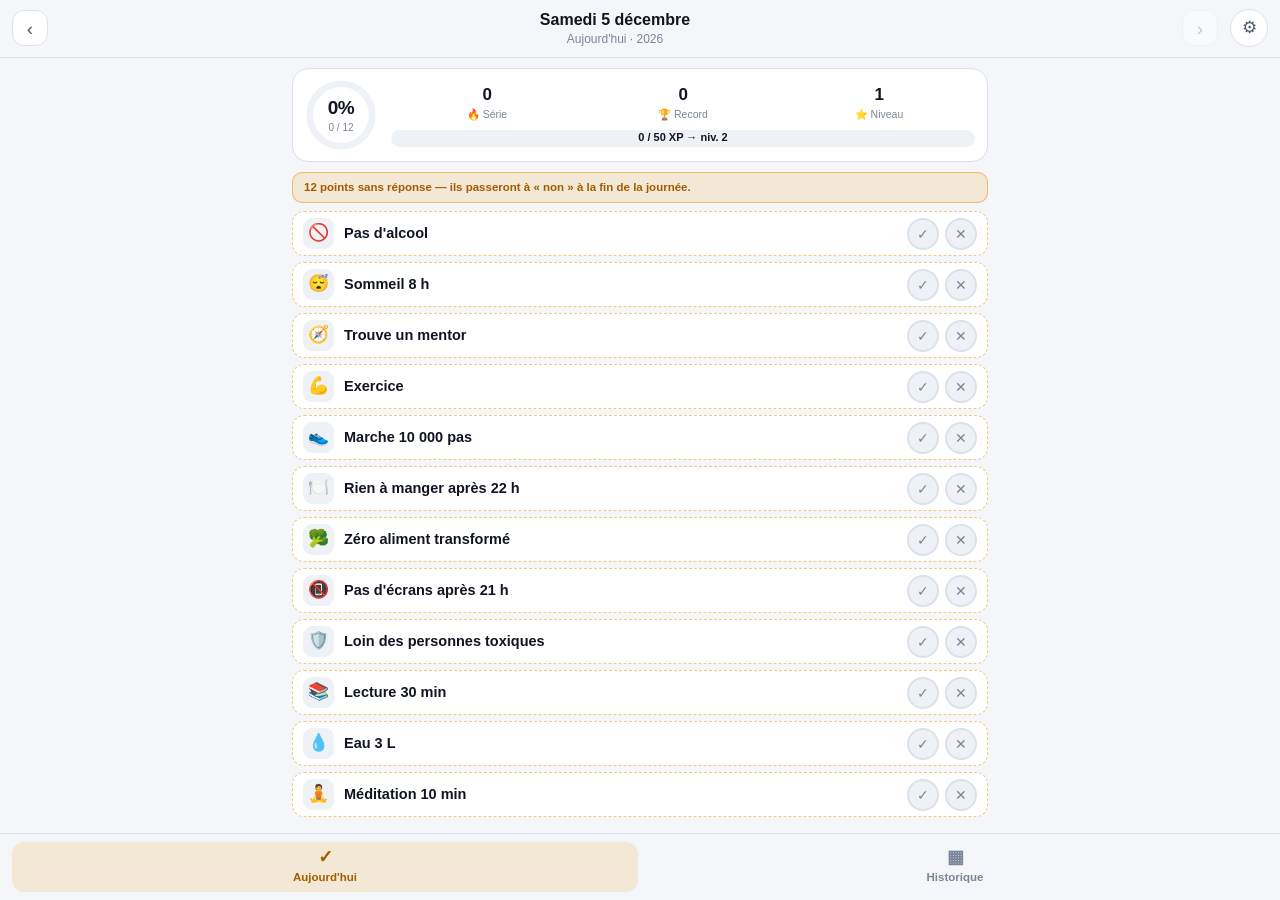
==== commit 964ec08a: "Validation oui / non : retrait des quantités et clôture automatique Les habitudes « quantité » (comp" ====
--- a/daily-quest-autonome.html
+++ b/daily-quest-autonome.html
@@ -1,10 +1,10 @@
 <!DOCTYPE html>
-<html lang="fr">
+<html lang="fr" data-app="2026.08.28-8">
 <head>
 <meta charset="utf-8">
 <meta name="viewport" content="width=device-width, initial-scale=1, viewport-fit=cover, user-scalable=no">
 <title>Daily Quest</title>
-<meta name="description" content="Suivi quotidien d'habitudes — coches, quantités et historique semaine / mois / année.">
+<meta name="description" content="Suivi quotidien d'habitudes — chaque point se répond par oui ou par non, avec historique semaine / mois / année.">
 <meta name="theme-color" content="#f4f6f9">
 <meta name="apple-mobile-web-app-capable" content="yes">
 <meta name="apple-mobile-web-app-status-bar-style" content="default">
@@ -48,6 +48,8 @@
   --rouge-texte: #b91c1c;
   --rouge-doux: rgba(220, 38, 38, 0.1);
   --rouge-bord: rgba(220, 38, 38, 0.3);
+  --rouge-rgb: 220, 38, 38;
+  --sur-rouge: #ffffff;
 
   --fond-flou: rgba(244, 246, 249, 0.88);
   --voile-fond: rgba(15, 23, 42, 0.42);
@@ -92,6 +94,8 @@
     --rouge-texte: #f87171;
     --rouge-doux: rgba(248, 113, 113, 0.12);
     --rouge-bord: rgba(248, 113, 113, 0.35);
+    --rouge-rgb: 248, 113, 113;
+    --sur-rouge: #2a0707;
 
     --fond-flou: rgba(11, 14, 20, 0.88);
     --voile-fond: rgba(0, 0, 0, 0.62);
@@ -127,6 +131,8 @@
   --rouge-texte: #f87171;
   --rouge-doux: rgba(248, 113, 113, 0.12);
   --rouge-bord: rgba(248, 113, 113, 0.35);
+  --rouge-rgb: 248, 113, 113;
+  --sur-rouge: #2a0707;
 
   --fond-flou: rgba(11, 14, 20, 0.88);
   --voile-fond: rgba(0, 0, 0, 0.62);
@@ -335,6 +341,9 @@
   transition: border-color 0.2s, background 0.2s;
 }
 .habitude.faite { border-color: rgba(var(--vert-rgb), 0.45); background: linear-gradient(90deg, var(--vert-doux), var(--surface) 60%); }
+.habitude.ratee { border-color: var(--rouge-bord); background: linear-gradient(90deg, var(--rouge-doux), var(--surface) 60%); }
+/* Sans réponse : bordure marquée, la ligne se voit de loin dans la liste. */
+.habitude.attente { border-style: dashed; border-color: var(--or-bord); }
 
 .hab-emoji {
   width: calc(var(--h-ligne, 52px) - 14px);
@@ -349,6 +358,7 @@
   background: var(--surface-2);
 }
 .habitude.faite .hab-emoji { background: var(--vert-doux); }
+.habitude.ratee .hab-emoji { background: var(--rouge-doux); }
 
 .hab-nom {
   flex: 1;
@@ -361,59 +371,41 @@
   text-overflow: ellipsis;
 }
 .habitude.faite .hab-nom { color: var(--vert-texte); }
-
-/* Filet de progression collé au bas de la ligne : informe sans coûter
-   de hauteur. */
-.hab-filet {
-  position: absolute;
-  left: 0;
-  bottom: 0;
-  height: 3px;
-  background: var(--or);
-  border-radius: 0 3px 0 0;
-  transition: width 0.3s;
-}
-.habitude.faite .hab-filet { background: var(--vert); }
-
-.hab-quant { display: flex; align-items: center; gap: 5px; flex: none; }
-.btn-pas {
-  width: 34px;
-  height: 34px;
-  border-radius: 9px;
-  background: var(--surface-2);
-  border: 1px solid var(--bordure);
-  font-size: 17px;
-  line-height: 1;
-  display: grid;
-  place-items: center;
-  color: var(--texte-doux);
-}
-.btn-pas:active { background: var(--bordure); }
-.hab-valeur {
-  min-width: 58px;
-  text-align: center;
-  font-variant-numeric: tabular-nums;
-  font-weight: 650;
-  font-size: 12.5px;
-  padding: 4px 2px;
-  border-radius: 8px;
-  color: var(--texte-doux);
-}
-.habitude.faite .hab-valeur { color: var(--vert-texte); }
-
-.hab-coche {
-  width: 30px;
-  height: 30px;
+.habitude.ratee .hab-nom { color: var(--rouge-texte); }
+
+/* Oui et non côte à côte. Tant qu'aucun des deux n'est actif, les deux
+   restent gris : l'absence de réponse se lit d'un coup d'œil. */
+.hab-reponse { display: flex; align-items: center; gap: 6px; flex: none; }
+.hab-btn {
+  width: 32px;
+  height: 32px;
   flex: none;
   border-radius: 50%;
   border: 2px solid var(--bordure);
+  background: var(--surface-2);
   display: grid;
   place-items: center;
-  font-size: 15px;
-  color: transparent;
-  transition: all 0.18s;
-}
-.habitude.faite .hab-coche { background: var(--vert); border-color: var(--vert); color: var(--sur-vert); }
+  font-size: 14px;
+  line-height: 1;
+  color: var(--texte-faible);
+  transition: background 0.18s, border-color 0.18s, color 0.18s;
+}
+.hab-btn:active { transform: scale(0.94); }
+.hab-oui.actif { background: var(--vert); border-color: var(--vert); color: var(--sur-vert); }
+.hab-non.actif { background: var(--rouge); border-color: var(--rouge); color: var(--sur-rouge); }
+
+/* Rappel des points encore sans réponse. */
+.rappel {
+  margin: 0 0 8px;
+  padding: 7px 11px;
+  border-radius: var(--rayon-s);
+  background: var(--or-doux);
+  border: 1px solid var(--or-bord);
+  color: var(--or-texte);
+  font-size: 11.5px;
+  font-weight: 600;
+  line-height: 1.35;
+}
 
 /* ─────────── Boutons ─────────── */
 .btn-primaire, .btn-secondaire, .btn-danger, .btn-succes {
@@ -536,7 +528,7 @@
   color: var(--vert-texte);
 }
 .pastille.ok { background: var(--vert); border-color: var(--vert-texte); color: var(--sur-vert); }
-.pastille.partiel { background: var(--or-doux); border-color: var(--or-bord); color: var(--or-texte); font-size: 9px; font-weight: 700; }
+.pastille.non { background: var(--rouge-doux); border-color: var(--rouge-bord); color: var(--rouge-texte); font-weight: 700; }
 .ligne-total td { padding-top: 8px !important; }
 .total-jour {
   font-size: 11px;
@@ -705,7 +697,6 @@
 
 .champ { display: block; margin-bottom: 14px; }
 .champ > span { display: block; font-size: 12.5px; color: var(--texte-doux); margin-bottom: 6px; }
-.ligne-champs { display: grid; grid-template-columns: 1fr 1fr 1fr; gap: 8px; }
 .ligne-slider { display: flex; align-items: center; gap: 12px; }
 .ligne-slider input[type="range"] { flex: 1; accent-color: var(--or-texte); }
 .ligne-slider output { font-weight: 700; font-variant-numeric: tabular-nums; min-width: 48px; text-align: right; }
@@ -869,6 +860,8 @@
       </div>
     </div>
 
+    <p class="rappel cachee" id="rappel-attente" role="status"></p>
+
     <ul class="liste-habitudes" id="liste-habitudes"></ul>
   </section>
 
@@ -951,30 +944,9 @@
       <input type="text" id="ch-emoji" maxlength="4" placeholder="💧" autocomplete="off">
     </label>
 
-    <div class="champ">
-      <span>Type de suivi</span>
-      <div class="choix" id="ch-type">
-        <button class="choix-btn" data-type="bool" type="button">À cocher</button>
-        <button class="choix-btn" data-type="quant" type="button">Quantité</button>
-      </div>
-    </div>
-
-    <div id="bloc-quant">
-      <div class="ligne-champs">
-        <label class="champ">
-          <span>Objectif</span>
-          <input type="number" id="ch-cible" min="0" step="any" inputmode="decimal">
-        </label>
-        <label class="champ">
-          <span>Unité</span>
-          <input type="text" id="ch-unite" maxlength="10" placeholder="min" autocomplete="off">
-        </label>
-        <label class="champ">
-          <span>Pas</span>
-          <input type="number" id="ch-pas" min="0" step="any" inputmode="decimal">
-        </label>
-      </div>
-    </div>
+    <p class="aide">Chaque point se valide par oui ou par non. Si l'habitude a un
+      objectif chiffré, mets-le dans le nom (« Eau 3 L ») : la réponse reste alors
+      évidente au moment de la cocher.</p>
 
     <div class="actions-modale">
       <button class="btn-primaire pleine-largeur cachee" id="btn-creer" type="button">Créer l'habitude</button>
@@ -1035,21 +1007,6 @@
   </div>
 </div>
 
-<!-- Saisie d'une quantité -->
-<div class="modale modale-petite cachee" id="modale-quantite" role="dialog" aria-modal="true" aria-labelledby="quantite-titre">
-  <div class="modale-entete">
-    <h2 id="quantite-titre">Quantité</h2>
-    <button class="btn-icone" data-fermer type="button" aria-label="Fermer">✕</button>
-  </div>
-  <div class="modale-corps">
-    <label class="champ">
-      <span id="quantite-lib">Valeur</span>
-      <input type="number" id="ch-quantite" step="any" min="0" inputmode="decimal">
-    </label>
-    <button class="btn-primaire pleine-largeur" id="btn-valider-quantite" type="button">Valider</button>
-  </div>
-</div>
-
 <div class="toast cachee" id="toast"></div>
 
 <script>
@@ -1065,9 +1022,11 @@
   /* Affichée dans les réglages : permet de vérifier d'un coup d'œil quelle
      version tourne réellement sur l'appareil. À incrémenter à chaque
      déploiement, en même temps que CACHE dans sw.js. */
-  const VERSION = '2026.08.17-6';
+  const VERSION = '2026.08.28-8';
 
   const CLE_STOCKAGE = 'dq.v1';
+  /* v2 : abandon des quantités, chaque point se répond par oui ou par non. */
+  const VERSION_DONNEES = 2;
   const CLE_BROUILLON = 'dq.brouillon';
   const XP_PAR_NIVEAU = 50;
 
@@ -1077,19 +1036,22 @@
   const MOIS_COURTS = ['jan', 'fév', 'mar', 'avr', 'mai', 'juin',
     'juil', 'août', 'sep', 'oct', 'nov', 'déc'];
 
+  /* Chaque point se répond par oui ou par non : l'objectif chiffré, quand il
+     y en a un, fait partie de l'intitulé — c'est lui qui rend la réponse
+     évidente au moment de valider. */
   const HABITUDES_DEFAUT = [
-    { nom: "Pas d'alcool", emoji: '🚫', type: 'bool' },
-    { nom: 'Sommeil', emoji: '😴', type: 'quant', cible: 8, unite: 'h', pas: 0.5 },
-    { nom: 'Trouve un mentor', emoji: '🧭', type: 'bool' },
-    { nom: 'Exercice', emoji: '💪', type: 'bool' },
-    { nom: 'Marche', emoji: '👟', type: 'quant', cible: 10000, unite: 'pas', pas: 500 },
-    { nom: 'Rien à manger après 22 h', emoji: '🍽️', type: 'bool' },
-    { nom: 'Zéro aliment transformé', emoji: '🥦', type: 'bool' },
-    { nom: "Pas d'écrans après 21 h", emoji: '📵', type: 'bool' },
-    { nom: 'Loin des personnes toxiques', emoji: '🛡️', type: 'bool' },
-    { nom: 'Lecture', emoji: '📚', type: 'quant', cible: 30, unite: 'min', pas: 5 },
-    { nom: 'Eau', emoji: '💧', type: 'quant', cible: 3, unite: 'L', pas: 0.25 },
-    { nom: 'Méditation', emoji: '🧘', type: 'quant', cible: 10, unite: 'min', pas: 5 }
+    { nom: "Pas d'alcool", emoji: '🚫' },
+    { nom: 'Sommeil 8 h', emoji: '😴' },
+    { nom: 'Trouve un mentor', emoji: '🧭' },
+    { nom: 'Exercice', emoji: '💪' },
+    { nom: 'Marche 10 000 pas', emoji: '👟' },
+    { nom: 'Rien à manger après 22 h', emoji: '🍽️' },
+    { nom: 'Zéro aliment transformé', emoji: '🥦' },
+    { nom: "Pas d'écrans après 21 h", emoji: '📵' },
+    { nom: 'Loin des personnes toxiques', emoji: '🛡️' },
+    { nom: 'Lecture 30 min', emoji: '📚' },
+    { nom: 'Eau 3 L', emoji: '💧' },
+    { nom: 'Méditation 10 min', emoji: '🧘' }
   ];
 
   /* ─────────────── Utilitaires de date ─────────────── */
@@ -1149,9 +1111,10 @@
 
   function etatParDefaut() {
     return {
-      version: 1,
+      version: VERSION_DONNEES,
       habitudes: HABITUDES_DEFAUT.map((h, i) => Object.assign({
         id: 'h' + (i + 1),
+        type: 'bool',
         archivee: false
       }, h)),
       jours: {},
@@ -1167,11 +1130,49 @@
       if (!donnees || !Array.isArray(donnees.habitudes)) return etatParDefaut();
       donnees.jours = donnees.jours || {};
       donnees.reglages = Object.assign({ objectif: 80, theme: 'auto' }, donnees.reglages);
-      return donnees;
+      return migrer(donnees);
     } catch (e) {
       console.error('Lecture du stockage impossible', e);
       return etatParDefaut();
     }
+  }
+
+  /**
+   * Amène une sauvegarde ancienne au format courant.
+   * v1 → v2 : les habitudes « quantité » deviennent des oui / non. L'objectif
+   * chiffré rejoint l'intitulé (« Eau » → « Eau 3 L ») et chaque valeur passée
+   * est relue avec la règle d'alors : objectif atteint = oui, sinon non.
+   */
+  function migrer(donnees) {
+    if (Number(donnees.version) >= VERSION_DONNEES) return donnees;
+
+    const cibles = {};
+    donnees.habitudes.forEach((h) => {
+      if (h.type !== 'quant') { h.type = 'bool'; return; }
+      cibles[h.id] = h.cible > 0 ? h.cible : 0;
+      const suffixe = (h.cible != null ? fmt(h.cible) : '') + (h.unite ? ' ' + h.unite : '');
+      if (suffixe.trim() && h.nom && h.nom.indexOf(suffixe.trim()) === -1) {
+        h.nom = (h.nom + ' ' + suffixe.trim()).slice(0, 60);
+      }
+      h.type = 'bool';
+      delete h.cible; delete h.unite; delete h.pas;
+    });
+
+    Object.keys(donnees.jours).forEach((cle) => {
+      const jour = donnees.jours[cle];
+      Object.keys(jour).forEach((id) => {
+        const v = jour[id];
+        if (typeof v === 'number') {
+          const cible = cibles[id] || 0;
+          jour[id] = cible > 0 ? v >= cible : v > 0;
+        } else {
+          jour[id] = v === true;
+        }
+      });
+    });
+
+    donnees.version = VERSION_DONNEES;
+    return donnees;
   }
 
   function sauver() {
@@ -1199,33 +1200,35 @@
     return etat.jours[cle] || {};
   }
 
-  function valeurBrute(h, valeurs) {
+  /**
+   * Réponse enregistrée pour une habitude : true (oui), false (non) ou
+   * null (pas encore répondu). Ce troisième état est ce qui distingue
+   * « j'ai raté » de « j'ai oublié de remplir ».
+   */
+  function reponse(h, valeurs) {
     const v = valeurs[h.id];
-    if (h.type === 'quant') return typeof v === 'number' ? v : 0;
-    return v === true;
+    return v === true ? true : v === false ? false : null;
   }
 
   function estFaite(h, valeurs) {
-    if (h.type === 'quant') {
-      const cible = h.cible || 0;
-      const valeur = valeurBrute(h, valeurs);
-      return cible > 0 ? valeur >= cible : valeur > 0;
-    }
     return valeurs[h.id] === true;
   }
 
-  function progression(h, valeurs) {
-    if (h.type !== 'quant') return estFaite(h, valeurs) ? 1 : 0;
-    const cible = h.cible || 0;
-    if (cible <= 0) return valeurBrute(h, valeurs) > 0 ? 1 : 0;
-    return Math.min(1, valeurBrute(h, valeurs) / cible);
-  }
-
-  /** Le jour contient-il au moins une donnée saisie ? */
+  function estRepondue(h, valeurs) {
+    return reponse(h, valeurs) !== null;
+  }
+
+  /** Habitudes encore sans réponse sur ce jour. */
+  function enAttente(cle, habitudes) {
+    const valeurs = valeursDu(cle);
+    return (habitudes || habitudesActives()).filter((h) => !estRepondue(h, valeurs));
+  }
+
+  /** Le jour contient-il au moins une réponse ? */
   function jourRenseigne(cle) {
     const v = etat.jours[cle];
     if (!v) return false;
-    return Object.keys(v).some((k) => v[k] === true || (typeof v[k] === 'number' && v[k] > 0));
+    return Object.keys(v).some((k) => v[k] === true || v[k] === false);
   }
 
   function scoreJour(cle, habitudes) {
@@ -1297,16 +1300,16 @@
 
     const parHabitude = habs.map((h) => {
       let reussis = 0;
-      let somme = 0;
+      let rates = 0;
       cles.forEach((c) => {
         const valeurs = valeursDu(c);
         if (estFaite(h, valeurs)) reussis++;
-        if (h.type === 'quant') somme += valeurBrute(h, valeurs);
+        else if (estRepondue(h, valeurs)) rates++;
       });
       return {
         habitude: h,
         reussis: reussis,
-        somme: somme,
+        rates: rates,
         base: suivis.length || cles.length,
         pct: (suivis.length || cles.length) ? reussis / (suivis.length || cles.length) : 0
       };
@@ -1324,16 +1327,45 @@
 
   /* ─────────────── Écriture des valeurs ─────────────── */
 
+  /**
+   * Enregistre une réponse. `true` et `false` sont deux réponses distinctes
+   * et toutes deux stockées ; seul `null` efface la réponse et remet
+   * l'habitude en attente.
+   */
   function definirValeur(cle, habitudeId, valeur) {
     const jour = etat.jours[cle] ? Object.assign({}, etat.jours[cle]) : {};
-    if (valeur === false || valeur === 0 || valeur === null || valeur === undefined) {
-      delete jour[habitudeId];
-    } else {
-      jour[habitudeId] = valeur;
-    }
+    if (valeur === null || valeur === undefined) delete jour[habitudeId];
+    else jour[habitudeId] = valeur === true;
     if (Object.keys(jour).length === 0) delete etat.jours[cle];
     else etat.jours[cle] = jour;
     sauver();
+  }
+
+  /**
+   * Clôture les journées écoulées : ce qui n'a pas été répondu passe à « non ».
+   * Une journée jamais ouverte reste vierge — elle est « non suivie », pas
+   * ratée, et ne pénalise donc ni la moyenne ni la série.
+   * @returns {boolean} true si quelque chose a changé.
+   */
+  function cloturerJoursPasses() {
+    const habs = habitudesActives();
+    if (!habs.length) return false;
+    const auj = cleDe(aujourdHui());
+    let modifie = false;
+
+    Object.keys(etat.jours).forEach((cle) => {
+      if (cle >= auj) return;              // clés ISO : la comparaison texte suffit
+      if (!jourRenseigne(cle)) return;     // journée jamais commencée : on n'y touche pas
+      const jour = etat.jours[cle];
+      habs.forEach((h) => {
+        if (jour[h.id] === true || jour[h.id] === false) return;
+        jour[h.id] = false;
+        modifie = true;
+      });
+    });
+
+    if (modifie) sauver();
+    return modifie;
   }
 
   /* ─────────────── Thème clair / sombre ─────────────── */
@@ -1427,6 +1459,9 @@
     $('#barre-xp').style.width = (dansNiveau / XP_PAR_NIVEAU * 100) + '%';
     $('#xp-texte').textContent = dansNiveau + ' / ' + XP_PAR_NIVEAU + ' XP → niv. ' + (niveau + 1);
 
+    // Rappel des points non répondus
+    rendreRappel(cle, habs);
+
     // Liste des habitudes
     const liste = $('#liste-habitudes');
     liste.innerHTML = '';
@@ -1440,9 +1475,10 @@
     }
 
     habs.forEach((h) => {
-      const fait = estFaite(h, valeurs);
+      const rep = reponse(h, valeurs);
       const li = document.createElement('li');
-      li.className = 'habitude' + (fait ? ' faite' : '');
+      li.className = 'habitude' +
+        (rep === true ? ' faite' : rep === false ? ' ratee' : ' attente');
       li.dataset.id = h.id;
 
       const emoji = document.createElement('div');
@@ -1450,63 +1486,50 @@
       emoji.textContent = h.emoji || '•';
       li.appendChild(emoji);
 
-      // Une seule ligne par habitude : l'objectif est intégré à la valeur
-      // (« 2,5/3 L ») et la progression passe en filet sous la carte, pour
-      // que les douze points tiennent sans défilement.
       const nom = document.createElement('div');
       nom.className = 'hab-nom';
       nom.textContent = h.nom;
       li.appendChild(nom);
 
-      if (h.type === 'quant') {
-        const zone = document.createElement('div');
-        zone.className = 'hab-quant';
-
-        const moins = document.createElement('button');
-        moins.className = 'btn-pas';
-        moins.type = 'button';
-        moins.dataset.action = 'moins';
-        moins.setAttribute('aria-label', 'Retirer');
-        moins.textContent = '−';
-
-        const val = document.createElement('button');
-        val.className = 'hab-valeur';
-        val.type = 'button';
-        val.dataset.action = 'saisir';
-        val.textContent = fmt(valeurBrute(h, valeurs)) + '/' + fmt(h.cible) +
-          (h.unite ? ' ' + h.unite : '');
-
-        const plus = document.createElement('button');
-        plus.className = 'btn-pas';
-        plus.type = 'button';
-        plus.dataset.action = 'plus';
-        plus.setAttribute('aria-label', 'Ajouter');
-        plus.textContent = '+';
-
-        zone.appendChild(moins);
-        zone.appendChild(val);
-        zone.appendChild(plus);
-        li.appendChild(zone);
-
-        const filet = document.createElement('i');
-        filet.className = 'hab-filet';
-        filet.style.width = (progression(h, valeurs) * 100) + '%';
-        li.appendChild(filet);
-      } else {
-        const coche = document.createElement('button');
-        coche.className = 'hab-coche';
-        coche.type = 'button';
-        coche.dataset.action = 'basculer';
-        coche.setAttribute('aria-label', (fait ? 'Décocher ' : 'Cocher ') + h.nom);
-        coche.setAttribute('aria-pressed', String(fait));
-        coche.textContent = '✓';
-        li.appendChild(coche);
-      }
+      // Oui et non côte à côte : répondre « non » est un geste aussi
+      // explicite que répondre « oui », c'est ce qui évite les oublis.
+      const zone = document.createElement('div');
+      zone.className = 'hab-reponse';
+      zone.setAttribute('role', 'group');
+      zone.setAttribute('aria-label', h.nom);
+      zone.appendChild(boutonReponse(h, 'oui', rep === true));
+      zone.appendChild(boutonReponse(h, 'non', rep === false));
+      li.appendChild(zone);
 
       liste.appendChild(li);
     });
 
     ajusterDensite();
+  }
+
+  function boutonReponse(h, action, actif) {
+    const b = document.createElement('button');
+    b.type = 'button';
+    b.className = 'hab-btn hab-' + action + (actif ? ' actif' : '');
+    b.dataset.action = action;
+    b.setAttribute('aria-pressed', String(actif));
+    b.setAttribute('aria-label', (action === 'oui' ? 'Oui — ' : 'Non — ') + h.nom);
+    b.textContent = action === 'oui' ? '✓' : '✕';
+    return b;
+  }
+
+  /**
+   * Rappel des habitudes encore sans réponse. Affiché uniquement sur une
+   * journée qui n'est pas encore close : ailleurs, tout est déjà tranché.
+   */
+  function rendreRappel(cle, habs) {
+    const boite = $('#rappel-attente');
+    const reste = enAttente(cle, habs).length;
+    const passe = cle < cleDe(aujourdHui());
+    boite.classList.toggle('cachee', reste === 0 || passe);
+    if (reste === 0 || passe) return;
+    boite.textContent = reste + (reste > 1 ? ' points sans réponse' : ' point sans réponse') +
+      ' — ils passeront à « non » à la fin de la journée.';
   }
 
   /**
@@ -1536,52 +1559,20 @@
     const h = etat.habitudes.find((x) => x.id === li.dataset.id);
     if (!h) return;
 
-    // Sur une habitude à cocher, toute la ligne bascule l'état : cible large,
-    // plus sûre au doigt qu'une pastille de 30 px.
+    // Un appui hors des deux boutons vaut « oui » : c'est la réponse la plus
+    // fréquente, et la ligne entière est une cible plus sûre au doigt.
     const bouton = evt.target.closest('[data-action]');
-    const action = bouton ? bouton.dataset.action : (h.type === 'bool' ? 'basculer' : null);
-    if (!action) return;
+    const action = bouton ? bouton.dataset.action : 'oui';
+    if (action !== 'oui' && action !== 'non') return;
 
     const cle = cleDe(jourCourant);
     const valeurs = valeursDu(cle);
-
-    if (action === 'basculer') {
-      definirValeur(cle, h.id, !(valeurs[h.id] === true));
-    } else if (action === 'plus' || action === 'moins') {
-      const pas = h.pas > 0 ? h.pas : 1;
-      const delta = action === 'plus' ? pas : -pas;
-      const brut = valeurBrute(h, valeurs) + delta;
-      const arrondi = Math.max(0, Math.round(brut * 1000) / 1000);
-      definirValeur(cle, h.id, arrondi);
-    } else if (action === 'saisir') {
-      ouvrirSaisieQuantite(h, valeurBrute(h, valeurs));
-      return;
-    }
-    rendreJour();
-  }
-
-  /* ─────────────── Saisie manuelle d'une quantité ─────────────── */
-
-  let habitudeEnSaisie = null;
-
-  function ouvrirSaisieQuantite(h, valeur) {
-    habitudeEnSaisie = h;
-    $('#quantite-titre').textContent = h.nom;
-    $('#quantite-lib').textContent = 'Valeur en ' + (h.unite || 'unités') +
-      ' (objectif ' + fmt(h.cible) + ')';
-    const champ = $('#ch-quantite');
-    champ.value = valeur || '';
-    ouvrirModale('#modale-quantite');
-    setTimeout(() => { champ.focus(); champ.select(); }, 80);
-  }
-
-  function validerSaisieQuantite() {
-    if (!habitudeEnSaisie) return;
-    const brut = parseFloat(String($('#ch-quantite').value).replace(',', '.'));
-    const valeur = isFinite(brut) && brut > 0 ? Math.round(brut * 1000) / 1000 : 0;
-    definirValeur(cleDe(jourCourant), habitudeEnSaisie.id, valeur);
-    habitudeEnSaisie = null;
-    fermerModales();
+    const actuelle = reponse(h, valeurs);
+    const voulue = action === 'oui';
+
+    // Réappuyer sur la réponse déjà donnée l'annule : on peut corriger
+    // une erreur sans avoir à répondre l'inverse.
+    definirValeur(cle, h.id, actuelle === voulue ? null : voulue);
     rendreJour();
   }
 
@@ -1709,17 +1700,18 @@
         const valeurs = valeursDu(c);
         const cellule = document.createElement('td');
         const p = document.createElement('div');
-        const prog = progression(h, valeurs);
-        if (estFaite(h, valeurs)) {
+        const rep = reponse(h, valeurs);
+        if (rep === true) {
           p.className = 'pastille ok';
           p.textContent = '✓';
-          p.title = h.nom + ' — validé';
-        } else if (prog > 0) {
-          p.className = 'pastille partiel';
-          p.textContent = Math.round(prog * 100) + '%';
-          p.title = h.nom + ' — ' + Math.round(prog * 100) + ' %';
+          p.title = h.nom + ' — oui';
+        } else if (rep === false) {
+          p.className = 'pastille non';
+          p.textContent = '✕';
+          p.title = h.nom + ' — non';
         } else {
           p.className = 'pastille';
+          p.title = h.nom + ' — sans réponse';
         }
         cellule.appendChild(p);
         tr.appendChild(cellule);
@@ -1961,9 +1953,7 @@
       nom.textContent = h.nom;
       const chiffre = document.createElement('span');
       chiffre.className = 'detail-chiffre';
-      chiffre.textContent = h.type === 'quant'
-        ? fmt(d.somme) + ' ' + (h.unite || '')
-        : d.reussis + ' j';
+      chiffre.textContent = d.reussis + ' j';
       haut.appendChild(nom);
       haut.appendChild(chiffre);
       corps.appendChild(haut);
@@ -1971,14 +1961,8 @@
       const sous = document.createElement('div');
       sous.className = 'detail-sous';
       const base = donnees.suivis || 0;
-      if (h.type === 'quant') {
-        const moyenne = base ? d.somme / base : 0;
-        sous.textContent = 'Objectif atteint ' + d.reussis + '/' + base + ' j · ' +
-          fmt(Math.round(moyenne * 100) / 100) + ' ' + (h.unite || '') + '/j en moyenne';
-      } else {
-        sous.textContent = 'Validé ' + d.reussis + '/' + base + ' j · ' +
-          Math.round(d.pct * 100) + ' %';
-      }
+      sous.textContent = 'Oui ' + d.reussis + ' j · non ' + d.rates + ' j · ' +
+        Math.round(d.pct * 100) + ' % sur ' + base + ' j suivis';
       corps.appendChild(sous);
 
       const jauge = document.createElement('div');
@@ -2106,9 +2090,7 @@
       nom.className = 'gestion-nom';
       nom.textContent = h.nom;
       const petit = document.createElement('small');
-      petit.textContent = (h.type === 'quant'
-        ? 'Objectif ' + fmt(h.cible) + ' ' + (h.unite || '')
-        : 'À cocher') + (h.archivee ? ' · archivée' : '');
+      petit.textContent = h.archivee ? 'Archivée' : 'Validation oui / non';
       nom.appendChild(petit);
       cible.appendChild(nom);
 
@@ -2290,10 +2272,6 @@
     $('#titre-habitude').textContent = creation ? 'Nouvelle habitude' : 'Modifier · ' + h.nom;
     $('#ch-nom').value = h.nom || '';
     $('#ch-emoji').value = h.emoji || '';
-    $('#ch-cible').value = h.cible != null ? h.cible : 1;
-    $('#ch-unite').value = h.unite || '';
-    $('#ch-pas').value = h.pas != null ? h.pas : 1;
-    majTypeUI(h.type || 'bool');
 
     $('#btn-creer').classList.toggle('cachee', !creation);
     $('#actions-edition').classList.toggle('cachee', creation);
@@ -2302,27 +2280,11 @@
     ouvrirModale('#modale-habitude');
   }
 
-  function majTypeUI(type) {
-    $$('#ch-type .choix-btn').forEach((b) => b.classList.toggle('actif', b.dataset.type === type));
-    $('#bloc-quant').classList.toggle('cachee', type !== 'quant');
-  }
-
-  function typeChoisi() {
-    const actif = $('#ch-type .choix-btn.actif');
-    return actif ? actif.dataset.type : 'bool';
-  }
-
   function lireFormulaire() {
-    const type = typeChoisi();
-    const cible = parseFloat(String($('#ch-cible').value).replace(',', '.'));
-    const pas = parseFloat(String($('#ch-pas').value).replace(',', '.'));
     return {
       nom: $('#ch-nom').value.trim(),
       emoji: $('#ch-emoji').value.trim(),
-      type: type,
-      cible: type === 'quant' ? (isFinite(cible) && cible > 0 ? cible : 1) : undefined,
-      unite: type === 'quant' ? $('#ch-unite').value.trim() : undefined,
-      pas: type === 'quant' ? (isFinite(pas) && pas > 0 ? pas : 1) : undefined
+      type: 'bool'
     };
   }
 
@@ -2366,14 +2328,7 @@
     if (!h) return;
     h.nom = donnees.nom;
     h.emoji = donnees.emoji;
-    h.type = donnees.type;
-    if (donnees.type === 'quant') {
-      h.cible = donnees.cible;
-      h.unite = donnees.unite;
-      h.pas = donnees.pas;
-    } else {
-      delete h.cible; delete h.unite; delete h.pas;
-    }
+    h.type = 'bool';
 
     $('#titre-habitude').textContent = 'Modifier · ' + h.nom;
 
@@ -2445,7 +2400,7 @@
       const brut = localStorage.getItem(CLE_BROUILLON);
       if (brut) return JSON.parse(brut);
     } catch (e) { /* brouillon illisible : on repart à neuf */ }
-    return { nom: '', emoji: '', type: 'bool', cible: 1, unite: '', pas: 1 };
+    return { nom: '', emoji: '', type: 'bool' };
   }
   function ecrireBrouillon(donnees) {
     try { localStorage.setItem(CLE_BROUILLON, JSON.stringify(donnees)); } catch (e) { /* ignoré */ }
@@ -2497,9 +2452,10 @@
         if (!donnees || !Array.isArray(donnees.habitudes)) throw new Error('format');
         confirmer('Remplacer toutes les données actuelles par cette sauvegarde ?', [{
           libelle: 'Importer', classe: 'btn-primaire', action: () => {
-            etat = donnees;
-            etat.jours = etat.jours || {};
-            etat.reglages = Object.assign({ objectif: 80, theme: 'auto' }, etat.reglages);
+            donnees.jours = donnees.jours || {};
+            donnees.reglages = Object.assign({ objectif: 80, theme: 'auto' }, donnees.reglages);
+            etat = migrer(donnees);
+            cloturerJoursPasses();
             sauver();
             appliquerTheme();
             rendreJour();
@@ -2572,18 +2528,8 @@
     $('#btn-termine').addEventListener('click', fermerAvecFlush);
 
     // Éditeur : auto-enregistrement
-    ['#ch-nom', '#ch-emoji', '#ch-cible', '#ch-unite', '#ch-pas'].forEach((sel) => {
+    ['#ch-nom', '#ch-emoji'].forEach((sel) => {
       $(sel).addEventListener('input', planifierAutosave);
-    });
-    $$('#ch-type .choix-btn').forEach((b) => b.addEventListener('click', () => {
-      majTypeUI(b.dataset.type);
-      planifierAutosave();
-    }));
-
-    // Quantité
-    $('#btn-valider-quantite').addEventListener('click', validerSaisieQuantite);
-    $('#ch-quantite').addEventListener('keydown', (e) => {
-      if (e.key === 'Enter') validerSaisieQuantite();
     });
 
     // Réglages
@@ -2635,18 +2581,85 @@
 
   /* ─────────────── Démarrage ─────────────── */
 
+  /** Purge service workers et caches, puis recharge sur une URL neuve. */
+  function reparerEtRecharger() {
+    const purge = [];
+    if ('serviceWorker' in navigator) {
+      purge.push(navigator.serviceWorker.getRegistrations()
+        .then((liste) => Promise.all(liste.map((r) => r.unregister()))));
+    }
+    if (window.caches) {
+      purge.push(caches.keys().then((cles) => Promise.all(cles.map((c) => caches.delete(c)))));
+    }
+    Promise.all(purge)
+      .catch(() => { /* on recharge quoi qu'il arrive */ })
+      .then(() => location.replace(location.pathname + '?r=' + new Date().getTime()));
+  }
+
+  /**
+   * L'app installée peut se retrouver avec l'index.html d'une version et
+   * l'app.js d'une autre : le rendu échoue et l'écran reste vide. On compare
+   * l'estampille posée dans le HTML avec celle du script, et on répare.
+   * @returns {boolean} true si une réparation est lancée (ne pas démarrer).
+   */
+  function verifierCoherence() {
+    const attendue = document.documentElement.getAttribute('data-app');
+    if (!attendue || attendue === VERSION) return false;
+    // Une seule tentative par version, pour ne pas boucler indéfiniment.
+    try {
+      if (sessionStorage.getItem('dq.reparation') === VERSION) return false;
+      sessionStorage.setItem('dq.reparation', VERSION);
+    } catch (e) { /* navigation privée : on tente quand même */ }
+
+    console.warn('Versions incohérentes (page ' + attendue + ', script ' + VERSION + ')');
+    reparerEtRecharger();
+    return true;
+  }
+
+  /** Dernier filet : mieux vaut un message actionnable qu'un écran vide. */
+  function afficherPanne(erreur) {
+    console.error(erreur);
+    const zone = document.querySelector('main');
+    if (!zone) return;
+    zone.innerHTML = '';
+    const boite = document.createElement('div');
+    boite.className = 'vide-message';
+    boite.textContent = "L'application n'a pas pu démarrer. Tes données sont conservées.";
+    const bouton = document.createElement('button');
+    bouton.type = 'button';
+    bouton.className = 'btn-primaire pleine-largeur';
+    bouton.style.marginTop = '14px';
+    bouton.textContent = 'Réparer et recharger';
+    bouton.addEventListener('click', () => {
+      try { sessionStorage.removeItem('dq.reparation'); } catch (e) { /* sans effet */ }
+      reparerEtRecharger();
+    });
+    zone.appendChild(boite);
+    zone.appendChild(bouton);
+  }
+
   function demarrer() {
+    if (verifierCoherence()) return;
     etat = charger();
+    cloturerJoursPasses();
     sauver();
     appliquerTheme();
-    brancher();
-    rendreJour();
+    try {
+      brancher();
+      rendreJour();
+    } catch (e) {
+      afficherPanne(e);
+      return;
+    }
 
     // Si l'app reste ouverte au passage de minuit, on recale la date —
     // uniquement si l'utilisateur regardait bien la journée en cours.
     setInterval(() => {
       if (vueActive !== 'jour' || !suivaitAujourdHui) return;
       if (!memeJour(jourCourant, aujourdHui())) {
+        // Passage de minuit : la journée écoulée se ferme, ce qui n'a pas
+        // été répondu passe à « non ».
+        cloturerJoursPasses();
         jourCourant = aujourdHui();
         rendreJour();
       }
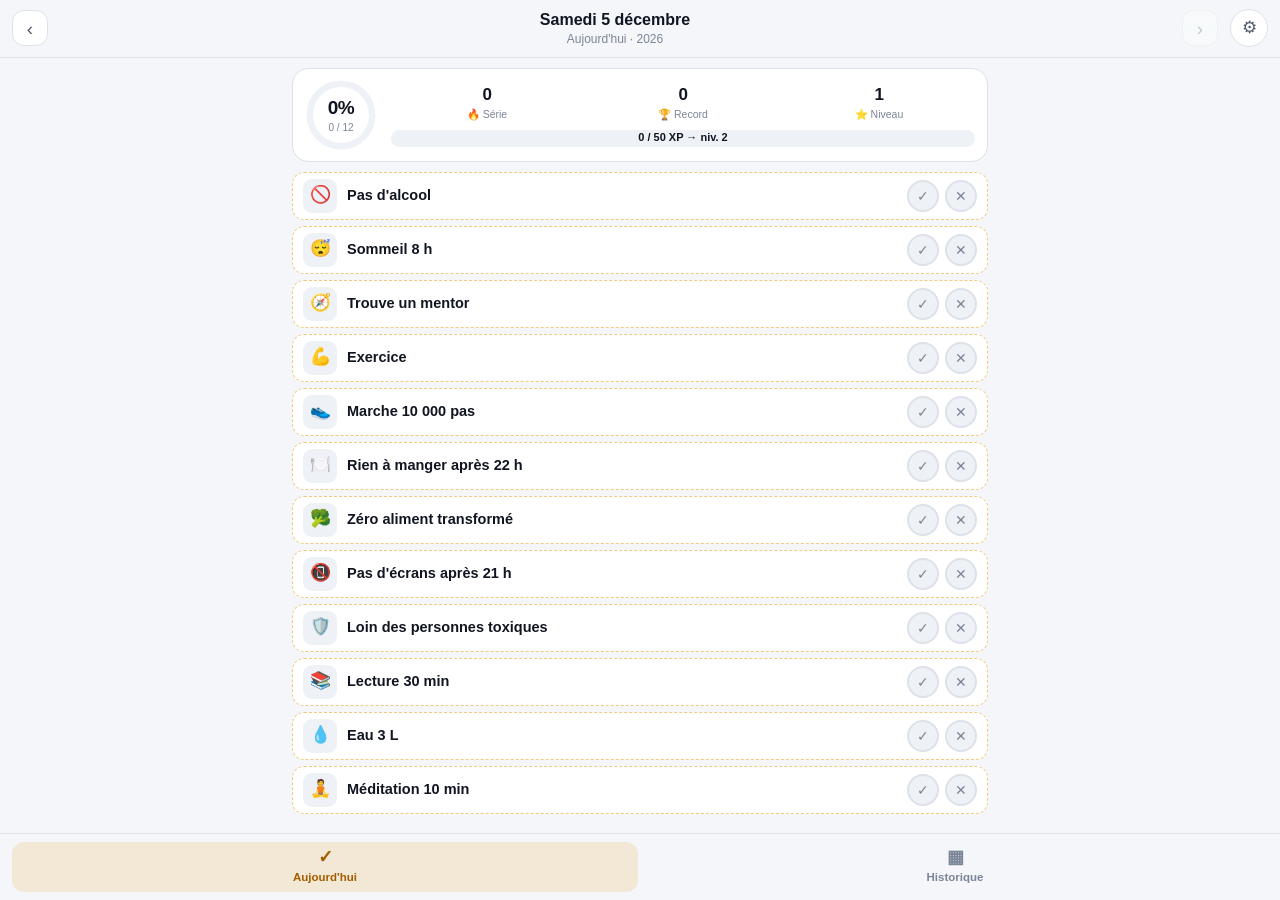
==== commit 0a4eae6c: "Points oubliés en « ? » jaune, balayage des périodes et faits marquants Quatre ajustements après usa" ====
--- a/daily-quest-autonome.html
+++ b/daily-quest-autonome.html
@@ -1,5 +1,5 @@
 <!DOCTYPE html>
-<html lang="fr" data-app="2026.08.28-8">
+<html lang="fr" data-app="2026.09.05-9">
 <head>
 <meta charset="utf-8">
 <meta name="viewport" content="width=device-width, initial-scale=1, viewport-fit=cover, user-scalable=no">
@@ -342,6 +342,7 @@
 }
 .habitude.faite { border-color: rgba(var(--vert-rgb), 0.45); background: linear-gradient(90deg, var(--vert-doux), var(--surface) 60%); }
 .habitude.ratee { border-color: var(--rouge-bord); background: linear-gradient(90deg, var(--rouge-doux), var(--surface) 60%); }
+.habitude.oubliee { border-color: var(--or-bord); background: linear-gradient(90deg, var(--or-doux), var(--surface) 60%); }
 /* Sans réponse : bordure marquée, la ligne se voit de loin dans la liste. */
 .habitude.attente { border-style: dashed; border-color: var(--or-bord); }
 
@@ -359,6 +360,7 @@
 }
 .habitude.faite .hab-emoji { background: var(--vert-doux); }
 .habitude.ratee .hab-emoji { background: var(--rouge-doux); }
+.habitude.oubliee .hab-emoji { background: var(--or-doux); }
 
 .hab-nom {
   flex: 1;
@@ -372,6 +374,7 @@
 }
 .habitude.faite .hab-nom { color: var(--vert-texte); }
 .habitude.ratee .hab-nom { color: var(--rouge-texte); }
+.habitude.oubliee .hab-nom { color: var(--or-texte); }
 
 /* Oui et non côte à côte. Tant qu'aucun des deux n'est actif, les deux
    restent gris : l'absence de réponse se lit d'un coup d'œil. */
@@ -394,17 +397,20 @@
 .hab-oui.actif { background: var(--vert); border-color: var(--vert); color: var(--sur-vert); }
 .hab-non.actif { background: var(--rouge); border-color: var(--rouge); color: var(--sur-rouge); }
 
-/* Rappel des points encore sans réponse. */
-.rappel {
-  margin: 0 0 8px;
-  padding: 7px 11px;
-  border-radius: var(--rayon-s);
+/* Journée écoulée, point jamais répondu : ni oui ni non assumé, mais
+   compté comme non accompli. */
+.hab-oubli {
+  flex: none;
+  width: 22px;
+  height: 22px;
+  border-radius: 50%;
+  display: grid;
+  place-items: center;
+  font-size: 12px;
+  font-weight: 700;
+  color: var(--or-texte);
   background: var(--or-doux);
   border: 1px solid var(--or-bord);
-  color: var(--or-texte);
-  font-size: 11.5px;
-  font-weight: 600;
-  line-height: 1.35;
 }
 
 /* ─────────── Boutons ─────────── */
@@ -529,6 +535,7 @@
 }
 .pastille.ok { background: var(--vert); border-color: var(--vert-texte); color: var(--sur-vert); }
 .pastille.non { background: var(--rouge-doux); border-color: var(--rouge-bord); color: var(--rouge-texte); font-weight: 700; }
+.pastille.oubli { background: var(--or-doux); border-color: var(--or-bord); color: var(--or-texte); font-weight: 700; }
 .ligne-total td { padding-top: 8px !important; }
 .total-jour {
   font-size: 11px;
@@ -605,25 +612,41 @@
 .barre-piste i { display: block; height: 100%; background: linear-gradient(90deg, var(--or), var(--or-clair)); border-radius: 9px; }
 .barre-val { width: 40px; text-align: right; font-size: 11.5px; font-variant-numeric: tabular-nums; color: var(--texte-doux); flex: none; }
 
-/* ─────────── Détail par habitude ─────────── */
-.detail-hab {
+/* ─────────── Ce qui ressort ─────────── */
+.faits { padding: 4px 14px; }
+.fait {
   display: flex;
   align-items: center;
   gap: 12px;
-  background: var(--surface);
-  border: 1px solid var(--bordure);
-  border-radius: 12px;
-  padding: 11px 13px;
-  margin-bottom: 8px;
-}
-.detail-corps { flex: 1; min-width: 0; }
-.detail-haut { display: flex; justify-content: space-between; gap: 8px; align-items: baseline; }
-.detail-nom { font-size: 14px; font-weight: 600; white-space: nowrap; overflow: hidden; text-overflow: ellipsis; }
-.detail-chiffre { font-size: 13px; font-weight: 700; color: var(--or-texte); flex: none; font-variant-numeric: tabular-nums; }
-.detail-sous { font-size: 11.5px; color: var(--texte-faible); margin-top: 1px; }
-.detail-jauge { height: 5px; border-radius: 3px; background: var(--surface-2); margin-top: 7px; overflow: hidden; }
-.detail-jauge i { display: block; height: 100%; border-radius: 3px; background: var(--or); }
-.detail-jauge i.plein { background: var(--vert); }
+  padding: 12px 0;
+  border-top: 1px solid var(--bordure);
+}
+.fait:first-child { border-top: 0; }
+.fait-corps { flex: 1; min-width: 0; display: flex; flex-direction: column; }
+.fait-lib { font-size: 10.5px; color: var(--texte-faible); letter-spacing: 0.02em; }
+.fait-nom {
+  font-size: 14.5px;
+  font-weight: 650;
+  margin-top: 2px;
+  white-space: nowrap;
+  overflow: hidden;
+  text-overflow: ellipsis;
+}
+.fait-mesure { flex: none; text-align: right; display: flex; flex-direction: column; }
+.fait-mesure strong { font-size: 20px; font-weight: 700; letter-spacing: -0.02em; font-variant-numeric: tabular-nums; }
+.fait-mesure small { font-size: 10.5px; color: var(--texte-faible); }
+.fait-mesure.bon strong { color: var(--vert-texte); }
+.fait-mesure.or strong { color: var(--or-texte); }
+.fait-mesure.faible strong { color: var(--rouge-texte); }
+
+/* Le contenu glisse dans le sens du balayage : le geste se voit. */
+@keyframes venir-de-droite { from { opacity: 0.5; transform: translateX(22px); } }
+@keyframes venir-de-gauche { from { opacity: 0.5; transform: translateX(-22px); } }
+#hist-contenu.depuis-droite { animation: venir-de-droite 0.22s ease-out; }
+#hist-contenu.depuis-gauche { animation: venir-de-gauche 0.22s ease-out; }
+@media (prefers-reduced-motion: reduce) {
+  #hist-contenu.depuis-droite, #hist-contenu.depuis-gauche { animation: none; }
+}
 
 .vide-message {
   text-align: center;
@@ -860,8 +883,6 @@
       </div>
     </div>
 
-    <p class="rappel cachee" id="rappel-attente" role="status"></p>
-
     <ul class="liste-habitudes" id="liste-habitudes"></ul>
   </section>
 
@@ -895,7 +916,7 @@
 
     <div id="hist-contenu"></div>
 
-    <h2 class="titre-section">Détail par habitude</h2>
+    <h2 class="titre-section">Ce qui ressort</h2>
     <div id="hist-detail"></div>
   </section>
 </main>
@@ -1022,7 +1043,7 @@
   /* Affichée dans les réglages : permet de vérifier d'un coup d'œil quelle
      version tourne réellement sur l'appareil. À incrémenter à chaque
      déploiement, en même temps que CACHE dans sw.js. */
-  const VERSION = '2026.08.28-8';
+  const VERSION = '2026.09.05-9';
 
   const CLE_STOCKAGE = 'dq.v1';
   /* v2 : abandon des quantités, chaque point se répond par oui ou par non. */
@@ -1214,14 +1235,22 @@
     return valeurs[h.id] === true;
   }
 
-  function estRepondue(h, valeurs) {
-    return reponse(h, valeurs) !== null;
-  }
-
-  /** Habitudes encore sans réponse sur ce jour. */
-  function enAttente(cle, habitudes) {
-    const valeurs = valeursDu(cle);
-    return (habitudes || habitudesActives()).filter((h) => !estRepondue(h, valeurs));
+  /** La journée est-elle écoulée ? (clés ISO : la comparaison texte suffit) */
+  function jourClos(cle) {
+    return cle < cleDe(aujourdHui());
+  }
+
+  /**
+   * État affiché d'un point : 'oui', 'non', 'oubli' ou 'attente'.
+   * 'oubli' = journée écoulée et commencée, mais ce point n'a jamais reçu de
+   * réponse. Il compte comme non accompli, sans être un « non » assumé —
+   * d'où le point d'interrogation plutôt qu'une croix.
+   */
+  function etatPoint(h, cle) {
+    const rep = reponse(h, valeursDu(cle));
+    if (rep === true) return 'oui';
+    if (rep === false) return 'non';
+    return jourClos(cle) && jourRenseigne(cle) ? 'oubli' : 'attente';
   }
 
   /** Le jour contient-il au moins une réponse ? */
@@ -1300,18 +1329,26 @@
 
     const parHabitude = habs.map((h) => {
       let reussis = 0;
-      let rates = 0;
+      let serie = 0;
+      let courante = 0;
       cles.forEach((c) => {
-        const valeurs = valeursDu(c);
-        if (estFaite(h, valeurs)) reussis++;
-        else if (estRepondue(h, valeurs)) rates++;
+        if (estFaite(h, valeursDu(c))) {
+          reussis++;
+          courante++;
+          if (courante > serie) serie = courante;
+        } else {
+          // Tout ce qui n'est pas un oui casse la suite : non, oubli, ou
+          // journée non suivie.
+          courante = 0;
+        }
       });
+      const base = suivis.length || cles.length;
       return {
         habitude: h,
         reussis: reussis,
-        rates: rates,
-        base: suivis.length || cles.length,
-        pct: (suivis.length || cles.length) ? reussis / (suivis.length || cles.length) : 0
+        serie: serie,
+        base: base,
+        pct: base ? reussis / base : 0
       };
     });
 
@@ -1341,32 +1378,6 @@
     sauver();
   }
 
-  /**
-   * Clôture les journées écoulées : ce qui n'a pas été répondu passe à « non ».
-   * Une journée jamais ouverte reste vierge — elle est « non suivie », pas
-   * ratée, et ne pénalise donc ni la moyenne ni la série.
-   * @returns {boolean} true si quelque chose a changé.
-   */
-  function cloturerJoursPasses() {
-    const habs = habitudesActives();
-    if (!habs.length) return false;
-    const auj = cleDe(aujourdHui());
-    let modifie = false;
-
-    Object.keys(etat.jours).forEach((cle) => {
-      if (cle >= auj) return;              // clés ISO : la comparaison texte suffit
-      if (!jourRenseigne(cle)) return;     // journée jamais commencée : on n'y touche pas
-      const jour = etat.jours[cle];
-      habs.forEach((h) => {
-        if (jour[h.id] === true || jour[h.id] === false) return;
-        jour[h.id] = false;
-        modifie = true;
-      });
-    });
-
-    if (modifie) sauver();
-    return modifie;
-  }
 
   /* ─────────────── Thème clair / sombre ─────────────── */
 
@@ -1459,9 +1470,6 @@
     $('#barre-xp').style.width = (dansNiveau / XP_PAR_NIVEAU * 100) + '%';
     $('#xp-texte').textContent = dansNiveau + ' / ' + XP_PAR_NIVEAU + ' XP → niv. ' + (niveau + 1);
 
-    // Rappel des points non répondus
-    rendreRappel(cle, habs);
-
     // Liste des habitudes
     const liste = $('#liste-habitudes');
     liste.innerHTML = '';
@@ -1475,10 +1483,9 @@
     }
 
     habs.forEach((h) => {
-      const rep = reponse(h, valeurs);
+      const etatH = etatPoint(h, cle);
       const li = document.createElement('li');
-      li.className = 'habitude' +
-        (rep === true ? ' faite' : rep === false ? ' ratee' : ' attente');
+      li.className = 'habitude ' + ({ oui: 'faite', non: 'ratee', oubli: 'oubliee' }[etatH] || 'attente');
       li.dataset.id = h.id;
 
       const emoji = document.createElement('div');
@@ -1490,6 +1497,16 @@
       nom.className = 'hab-nom';
       nom.textContent = h.nom;
       li.appendChild(nom);
+
+      // Journée écoulée sans réponse : un « ? » jaune. Les deux boutons
+      // restent actifs, l'oubli se rattrape.
+      if (etatH === 'oubli') {
+        const marque = document.createElement('span');
+        marque.className = 'hab-oubli';
+        marque.textContent = '?';
+        marque.title = 'Sans réponse — compté comme non accompli';
+        li.appendChild(marque);
+      }
 
       // Oui et non côte à côte : répondre « non » est un geste aussi
       // explicite que répondre « oui », c'est ce qui évite les oublis.
@@ -1497,8 +1514,8 @@
       zone.className = 'hab-reponse';
       zone.setAttribute('role', 'group');
       zone.setAttribute('aria-label', h.nom);
-      zone.appendChild(boutonReponse(h, 'oui', rep === true));
-      zone.appendChild(boutonReponse(h, 'non', rep === false));
+      zone.appendChild(boutonReponse(h, 'oui', etatH === 'oui'));
+      zone.appendChild(boutonReponse(h, 'non', etatH === 'non'));
       li.appendChild(zone);
 
       liste.appendChild(li);
@@ -1518,19 +1535,6 @@
     return b;
   }
 
-  /**
-   * Rappel des habitudes encore sans réponse. Affiché uniquement sur une
-   * journée qui n'est pas encore close : ailleurs, tout est déjà tranché.
-   */
-  function rendreRappel(cle, habs) {
-    const boite = $('#rappel-attente');
-    const reste = enAttente(cle, habs).length;
-    const passe = cle < cleDe(aujourdHui());
-    boite.classList.toggle('cachee', reste === 0 || passe);
-    if (reste === 0 || passe) return;
-    boite.textContent = reste + (reste > 1 ? ' points sans réponse' : ' point sans réponse') +
-      ' — ils passeront à « non » à la fin de la journée.';
-  }
 
   /**
    * Règle la hauteur des lignes pour que toutes les habitudes tiennent
@@ -1654,8 +1658,8 @@
     else if (modeHistorique === 'mois') boite.appendChild(vueMois(cles));
     else boite.appendChild(vueAnnee(cles));
 
-    // Détail par habitude
-    rendreDetailHabitudes(donnees);
+    // Ce qui ressort de la période
+    rendreFaitsMarquants(donnees);
   }
 
   function vueSemaine(cles) {
@@ -1697,21 +1701,24 @@
       tr.appendChild(td);
 
       cles.forEach((c) => {
-        const valeurs = valeursDu(c);
         const cellule = document.createElement('td');
         const p = document.createElement('div');
-        const rep = reponse(h, valeurs);
-        if (rep === true) {
+        const etatH = etatPoint(h, c);
+        if (etatH === 'oui') {
           p.className = 'pastille ok';
           p.textContent = '✓';
           p.title = h.nom + ' — oui';
-        } else if (rep === false) {
+        } else if (etatH === 'non') {
           p.className = 'pastille non';
           p.textContent = '✕';
           p.title = h.nom + ' — non';
+        } else if (etatH === 'oubli') {
+          p.className = 'pastille oubli';
+          p.textContent = '?';
+          p.title = h.nom + ' — sans réponse, compté comme non accompli';
         } else {
           p.className = 'pastille';
-          p.title = h.nom + ' — sans réponse';
+          p.title = h.nom + ' — pas encore répondu';
         }
         cellule.appendChild(p);
         tr.appendChild(cellule);
@@ -1921,61 +1928,78 @@
     return l;
   }
 
-  function rendreDetailHabitudes(donnees) {
+  /**
+   * Trois enseignements sur la période affichée : l'habitude la mieux tenue,
+   * la plus longue suite de « oui », et celle qui décroche. Plus lisible d'un
+   * coup d'œil que la liste exhaustive qu'elle remplace.
+   */
+  function rendreFaitsMarquants(donnees) {
     const boite = $('#hist-detail');
     boite.innerHTML = '';
 
-    if (!donnees.parHabitude.length) {
-      const vide = document.createElement('div');
-      vide.className = 'vide-message';
-      vide.textContent = 'Aucune habitude active.';
-      boite.appendChild(vide);
+    const liste = donnees.parHabitude;
+    if (!liste.length) {
+      boite.appendChild(messageVide('Aucune habitude active.'));
       return;
     }
-
-    donnees.parHabitude.forEach((d) => {
-      const h = d.habitude;
-      const item = document.createElement('div');
-      item.className = 'detail-hab';
-
-      const emoji = document.createElement('div');
-      emoji.className = 'hab-emoji';
-      emoji.textContent = h.emoji || '•';
-      item.appendChild(emoji);
-
-      const corps = document.createElement('div');
-      corps.className = 'detail-corps';
-
-      const haut = document.createElement('div');
-      haut.className = 'detail-haut';
-      const nom = document.createElement('span');
-      nom.className = 'detail-nom';
-      nom.textContent = h.nom;
-      const chiffre = document.createElement('span');
-      chiffre.className = 'detail-chiffre';
-      chiffre.textContent = d.reussis + ' j';
-      haut.appendChild(nom);
-      haut.appendChild(chiffre);
-      corps.appendChild(haut);
-
-      const sous = document.createElement('div');
-      sous.className = 'detail-sous';
-      const base = donnees.suivis || 0;
-      sous.textContent = 'Oui ' + d.reussis + ' j · non ' + d.rates + ' j · ' +
-        Math.round(d.pct * 100) + ' % sur ' + base + ' j suivis';
-      corps.appendChild(sous);
-
-      const jauge = document.createElement('div');
-      jauge.className = 'detail-jauge';
-      const rempli = document.createElement('i');
-      rempli.style.width = (Math.min(1, d.pct) * 100).toFixed(1) + '%';
-      if (d.pct >= 1) rempli.className = 'plein';
-      jauge.appendChild(rempli);
-      corps.appendChild(jauge);
-
-      item.appendChild(corps);
-      boite.appendChild(item);
-    });
+    if (!donnees.suivis) {
+      boite.appendChild(messageVide('Aucune journée suivie sur cette période.'));
+      return;
+    }
+
+    // reduce plutôt qu'un tri : à égalité, c'est la première dans l'ordre
+    // choisi par l'utilisateur qui l'emporte, et non un ordre arbitraire.
+    const meilleure = liste.reduce((m, d) => (d.pct > m.pct ? d : m));
+    const constante = liste.reduce((m, d) => (d.serie > m.serie ? d : m));
+    const faible = liste.reduce((m, d) => (d.pct < m.pct ? d : m));
+
+    const carte = document.createElement('div');
+    carte.className = 'carte faits';
+    [
+      { lib: '🥇 La mieux tenue', d: meilleure, valeur: Math.round(meilleure.pct * 100) + ' %',
+        detail: meilleure.reussis + ' j sur ' + meilleure.base, ton: 'bon' },
+      { lib: '🔥 Plus longue série', d: constante, valeur: constante.serie + ' j',
+        detail: constante.serie > 1 ? 'jours d\u2019affilée' : 'sans suite de deux jours', ton: 'or' },
+      { lib: '🐢 La moins réalisée', d: faible, valeur: Math.round(faible.pct * 100) + ' %',
+        detail: faible.reussis + ' j sur ' + faible.base, ton: 'faible' }
+    ].forEach((f) => carte.appendChild(ligneFait(f)));
+    boite.appendChild(carte);
+  }
+
+  function ligneFait(f) {
+    const ligne = document.createElement('div');
+    ligne.className = 'fait';
+
+    const gauche = document.createElement('div');
+    gauche.className = 'fait-corps';
+    const lib = document.createElement('span');
+    lib.className = 'fait-lib';
+    lib.textContent = f.lib;
+    const nom = document.createElement('span');
+    nom.className = 'fait-nom';
+    nom.textContent = (f.d.habitude.emoji || '•') + ' ' + f.d.habitude.nom;
+    gauche.appendChild(lib);
+    gauche.appendChild(nom);
+
+    const droite = document.createElement('div');
+    droite.className = 'fait-mesure ' + f.ton;
+    const val = document.createElement('strong');
+    val.textContent = f.valeur;
+    const det = document.createElement('small');
+    det.textContent = f.detail;
+    droite.appendChild(val);
+    droite.appendChild(det);
+
+    ligne.appendChild(gauche);
+    ligne.appendChild(droite);
+    return ligne;
+  }
+
+  function messageVide(texte) {
+    const vide = document.createElement('div');
+    vide.className = 'vide-message';
+    vide.textContent = texte;
+    return vide;
   }
 
   /* ─────────────── Navigation entre onglets ─────────────── */
@@ -2010,6 +2034,47 @@
     } else {
       decalerPeriode(1);
     }
+  }
+
+  /* ─────────────── Glissement horizontal (historique) ─────────────── */
+
+  const SEUIL_GLISSE = 55;     // px avant qu'un mouvement compte comme un balayage
+  let glisseHistorique = null;
+
+  function debutGlisseHistorique(evt) {
+    // La carte de chaleur de l'année défile déjà horizontalement : on lui
+    // laisse le geste.
+    if (evt.target.closest('.heatmap-boite')) return;
+    if (evt.pointerType === 'mouse' && evt.button !== 0) return;
+    glisseHistorique = { x: evt.clientX, y: evt.clientY };
+  }
+
+  function finGlisseHistorique(evt) {
+    const depart = glisseHistorique;
+    glisseHistorique = null;
+    if (!depart) return;
+
+    const dx = evt.clientX - depart.x;
+    const dy = evt.clientY - depart.y;
+    // Franchement horizontal, sinon c'est un défilement vertical ou un appui.
+    if (Math.abs(dx) < SEUIL_GLISSE || Math.abs(dx) < Math.abs(dy) * 1.5) return;
+
+    if (dx < 0) {
+      if (periodeEstCourante()) return;   // pas de période à venir
+      decalerPeriode(1);
+      animerHistorique('depuis-droite');
+    } else {
+      decalerPeriode(-1);
+      animerHistorique('depuis-gauche');
+    }
+  }
+
+  /** Petit glissé du contenu : confirme que le geste a été pris en compte. */
+  function animerHistorique(sens) {
+    const boite = $('#hist-contenu');
+    boite.classList.remove('depuis-droite', 'depuis-gauche');
+    void boite.offsetWidth;              // force le redémarrage de l'animation
+    boite.classList.add(sens);
   }
 
   /* ─────────────── Modales ─────────────── */
@@ -2455,7 +2520,6 @@
             donnees.jours = donnees.jours || {};
             donnees.reglages = Object.assign({ objectif: 80, theme: 'auto' }, donnees.reglages);
             etat = migrer(donnees);
-            cloturerJoursPasses();
             sauver();
             appliquerTheme();
             rendreJour();
@@ -2507,7 +2571,12 @@
     window.addEventListener('resize', () => { if (vueActive === 'jour') ajusterDensite(); });
     window.addEventListener('orientationchange', () => setTimeout(ajusterDensite, 200));
 
-    // Historique
+    // Historique : balayage horizontal pour changer de semaine, de mois ou d'année
+    const vueHist = $('#vue-historique');
+    vueHist.addEventListener('pointerdown', debutGlisseHistorique);
+    vueHist.addEventListener('pointerup', finGlisseHistorique);
+    vueHist.addEventListener('pointercancel', () => { glisseHistorique = null; });
+
     $$('.segment').forEach((s) => s.addEventListener('click', () => {
       modeHistorique = s.dataset.mode;
       ancreHistorique = aujourdHui();
@@ -2641,7 +2710,6 @@
   function demarrer() {
     if (verifierCoherence()) return;
     etat = charger();
-    cloturerJoursPasses();
     sauver();
     appliquerTheme();
     try {
@@ -2657,9 +2725,8 @@
     setInterval(() => {
       if (vueActive !== 'jour' || !suivaitAujourdHui) return;
       if (!memeJour(jourCourant, aujourdHui())) {
-        // Passage de minuit : la journée écoulée se ferme, ce qui n'a pas
-        // été répondu passe à « non ».
-        cloturerJoursPasses();
+        // Passage de minuit : la journée écoulée se ferme d'elle-même, ses
+        // points sans réponse basculent en « oublié ».
         jourCourant = aujourdHui();
         rendreJour();
       }
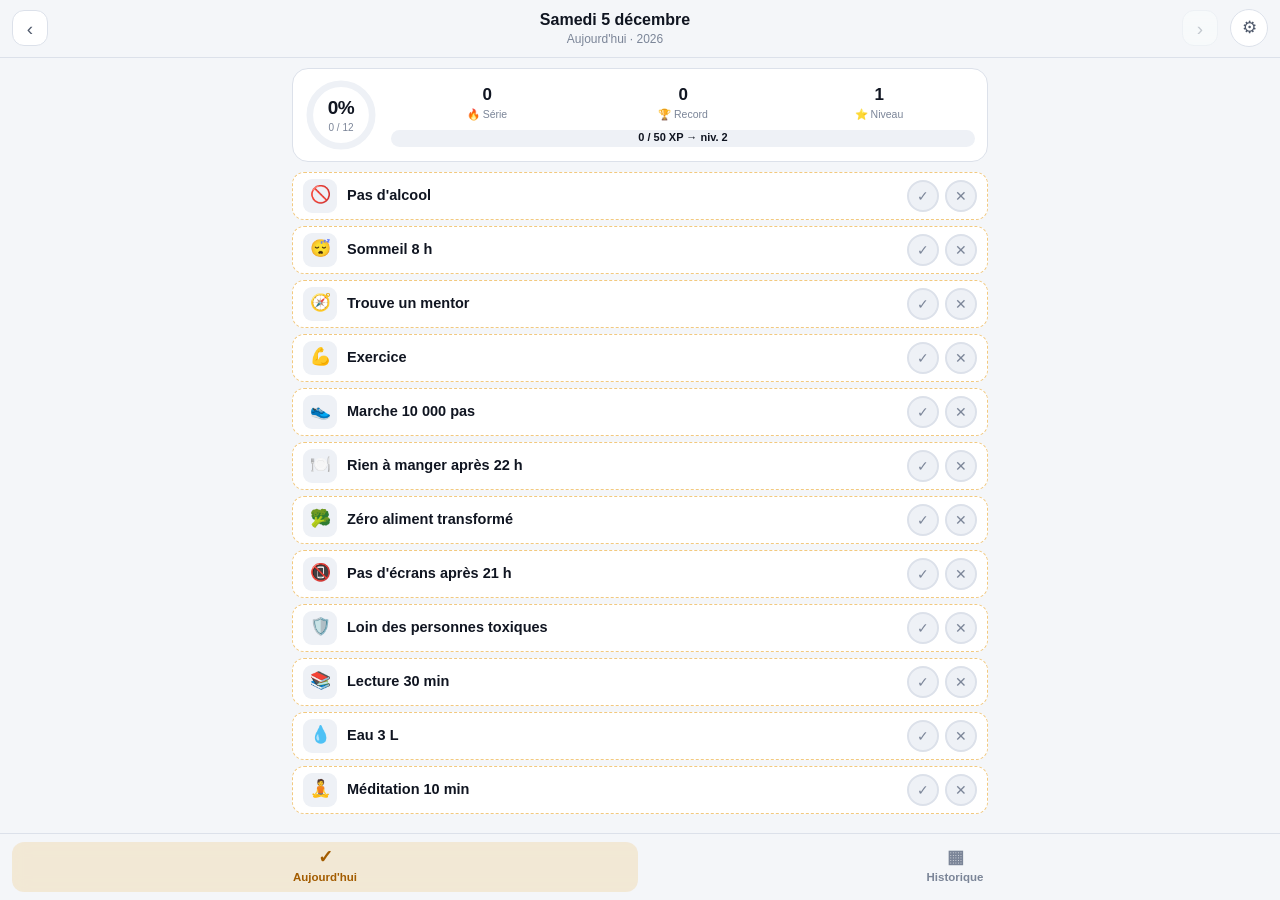
==== commit 5f2dc660: "Fait coulisser les jours de la semaine sous le doigt Le balayage posé sur toute la vue historique ne" ====
--- a/daily-quest-autonome.html
+++ b/daily-quest-autonome.html
@@ -1,5 +1,5 @@
 <!DOCTYPE html>
-<html lang="fr" data-app="2026.09.05-9">
+<html lang="fr" data-app="2026.09.05-10">
 <head>
 <meta charset="utf-8">
 <meta name="viewport" content="width=device-width, initial-scale=1, viewport-fit=cover, user-scalable=no">
@@ -214,6 +214,7 @@
 .btn-icone:active { background: var(--surface-2); }
 
 main { padding: 10px 12px; max-width: 720px; margin: 0 auto; }
+#vue-historique { touch-action: pan-y; }
 .vue.cachee, .cachee { display: none !important; }
 
 /* ─────────── Navigation de période ─────────── */
@@ -496,35 +497,74 @@
   margin: 22px 0 10px;
 }
 
-/* ─────────── Grille semaine ─────────── */
-.grille-semaine { overflow-x: auto; -webkit-overflow-scrolling: touch; }
-.tab-semaine { width: 100%; border-collapse: separate; border-spacing: 0; }
-.tab-semaine th, .tab-semaine td { padding: 0; }
-.tab-semaine thead th {
+/* ─────────── Grille semaine ───────────
+   Deux zones : les libellés, fixes, et une fenêtre où défile la piste des
+   jours. Les hauteurs sont posées ici, en dur, car ce sont elles qui font
+   correspondre les lignes des deux zones. */
+:root { --sem-tete: 36px; --sem-ligne: 32px; --sem-total: 30px; }
+
+/* Pas de sélection sur la carte : sans ça, un glissement attrape le texte
+   des cases (drag de sélection au pointeur, loupe au doigt) et le geste est
+   perdu en cours de route. */
+.semaine {
+  display: flex;
+  padding: 14px 12px;
+  overflow: hidden;
+  user-select: none;
+  -webkit-user-select: none;
+}
+.sem-noms { flex: none; width: 128px; display: flex; flex-direction: column; }
+/* Bloc et non flex : « text-overflow: ellipsis » est sans effet sur un
+   conteneur flex, et le nom déborderait alors sur la piste des jours. */
+.sem-nom {
+  height: var(--sem-ligne);
+  line-height: var(--sem-ligne);
+  font-size: 12.5px;
+  color: var(--texte-doux);
+  padding-right: 8px;
+  white-space: nowrap;
+  overflow: hidden;
+  text-overflow: ellipsis;
+}
+.sem-nom .e { margin-right: 5px; }
+
+/* touch-action : le vertical reste à la page, l'horizontal nous revient —
+   sans quoi iOS annule le geste dès que la page peut défiler. */
+.sem-fenetre { flex: 1; min-width: 0; overflow: hidden; touch-action: pan-y; }
+.sem-piste { display: flex; transform: translateX(-100%); transition: transform 0.19s ease-out; }
+.sem-piste.sans-transition { transition: none; }
+.sem-bloc { flex: 0 0 100%; display: flex; }
+.sem-col { flex: 1; min-width: 0; }
+
+.sem-tete {
+  height: var(--sem-tete);
+  display: flex;
+  flex-direction: column;
+  align-items: center;
+  justify-content: center;
   font-size: 11px;
   font-weight: 600;
   color: var(--texte-faible);
-  padding-bottom: 8px;
-  text-align: center;
-  width: 34px;
-}
-.tab-semaine thead th.aujourdhui { color: var(--or-texte); }
-.tab-semaine thead th small { display: block; font-size: 10px; font-weight: 500; opacity: 0.75; }
-.col-hab { text-align: left !important; width: auto !important; min-width: 96px; }
-.cel-hab {
-  font-size: 12.5px;
+}
+.sem-tete small { font-size: 10px; font-weight: 500; opacity: 0.75; }
+.sem-col.aujourdhui .sem-tete { color: var(--or-texte); }
+
+.sem-case { height: var(--sem-ligne); display: grid; place-items: center; }
+.sem-total {
+  height: var(--sem-total);
+  display: flex;
+  align-items: flex-end;
+  justify-content: center;
+  font-size: 11px;
+  font-weight: 700;
   color: var(--texte-doux);
-  padding: 4px 8px 4px 0 !important;
-  white-space: nowrap;
-  overflow: hidden;
-  text-overflow: ellipsis;
-  max-width: 140px;
-}
-.cel-hab .e { margin-right: 5px; }
+  font-variant-numeric: tabular-nums;
+}
+.sem-noms .sem-total { justify-content: flex-start; font-weight: 600; }
+
 .pastille {
   width: 26px;
   height: 26px;
-  margin: 3px auto;
   border-radius: 8px;
   background: var(--surface);
   border: 1px solid var(--bordure);
@@ -536,14 +576,6 @@
 .pastille.ok { background: var(--vert); border-color: var(--vert-texte); color: var(--sur-vert); }
 .pastille.non { background: var(--rouge-doux); border-color: var(--rouge-bord); color: var(--rouge-texte); font-weight: 700; }
 .pastille.oubli { background: var(--or-doux); border-color: var(--or-bord); color: var(--or-texte); font-weight: 700; }
-.ligne-total td { padding-top: 8px !important; }
-.total-jour {
-  font-size: 11px;
-  font-weight: 700;
-  color: var(--texte-doux);
-  text-align: center;
-  font-variant-numeric: tabular-nums;
-}
 
 /* ─────────── Calendrier mois ─────────── */
 .calendrier { display: grid; grid-template-columns: repeat(7, 1fr); gap: 5px; }
@@ -575,6 +607,7 @@
 
 /* ─────────── Heatmap année ─────────── */
 .heatmap-boite {
+  touch-action: pan-x;
   overflow-x: auto;
   -webkit-overflow-scrolling: touch;
   padding-bottom: 6px;
@@ -1043,7 +1076,7 @@
   /* Affichée dans les réglages : permet de vérifier d'un coup d'œil quelle
      version tourne réellement sur l'appareil. À incrémenter à chaque
      déploiement, en même temps que CACHE dans sw.js. */
-  const VERSION = '2026.09.05-9';
+  const VERSION = '2026.09.05-10';
 
   const CLE_STOCKAGE = 'dq.v1';
   /* v2 : abandon des quantités, chaque point se répond par oui ou par non. */
@@ -1654,7 +1687,7 @@
     // Contenu principal
     const boite = $('#hist-contenu');
     boite.innerHTML = '';
-    if (modeHistorique === 'semaine') boite.appendChild(vueSemaine(cles));
+    if (modeHistorique === 'semaine') boite.appendChild(vueSemaine());
     else if (modeHistorique === 'mois') boite.appendChild(vueMois(cles));
     else boite.appendChild(vueAnnee(cles));
 
@@ -1662,46 +1695,79 @@
     rendreFaitsMarquants(donnees);
   }
 
-  function vueSemaine(cles) {
+  /**
+   * Vue semaine : la colonne des libellés reste fixe, les sept jours vivent
+   * dans une piste que l'on fait glisser d'une semaine à l'autre. Trois blocs
+   * sont montés d'avance (précédente, affichée, suivante) pour que le
+   * mouvement suive le doigt sans rien recalculer.
+   */
+  function vueSemaine() {
+    const habs = habitudesActives();
+    if (!habs.length) return messageVide('Aucune habitude active.');
+
     const carte = document.createElement('div');
-    carte.className = 'carte grille-semaine';
-
-    const habs = habitudesActives();
-    if (!habs.length) {
-      carte.className = 'vide-message';
-      carte.textContent = 'Aucune habitude active.';
-      return carte;
-    }
-
-    const table = document.createElement('table');
-    table.className = 'tab-semaine';
-
-    const thead = document.createElement('thead');
-    const trh = document.createElement('tr');
-    const vide = document.createElement('th');
-    vide.className = 'col-hab';
-    trh.appendChild(vide);
-    cles.forEach((c, i) => {
-      const d = dateDe(c);
-      const th = document.createElement('th');
-      if (memeJour(d, aujourdHui())) th.className = 'aujourdhui';
-      th.innerHTML = JOURS_COURTS[i] + '<small>' + d.getDate() + '</small>';
-      trh.appendChild(th);
+    carte.className = 'carte semaine';
+
+    const noms = document.createElement('div');
+    noms.className = 'sem-noms';
+    noms.appendChild(celluleSemaine('sem-tete', ''));
+    habs.forEach((h) => {
+      const ligne = celluleSemaine('sem-nom', '');
+      const emoji = document.createElement('span');
+      emoji.className = 'e';
+      emoji.textContent = h.emoji || '•';
+      ligne.appendChild(emoji);
+      ligne.appendChild(document.createTextNode(h.nom));
+      ligne.title = h.nom;
+      noms.appendChild(ligne);
     });
-    thead.appendChild(trh);
-    table.appendChild(thead);
-
-    const tbody = document.createElement('tbody');
-    habs.forEach((h) => {
-      const tr = document.createElement('tr');
-      const td = document.createElement('td');
-      td.className = 'cel-hab';
-      td.innerHTML = '<span class="e">' + (h.emoji || '•') + '</span>';
-      td.appendChild(document.createTextNode(h.nom));
-      tr.appendChild(td);
-
-      cles.forEach((c) => {
-        const cellule = document.createElement('td');
+    noms.appendChild(celluleSemaine('sem-total', 'Total'));
+    carte.appendChild(noms);
+
+    const fenetre = document.createElement('div');
+    fenetre.className = 'sem-fenetre';
+    const piste = document.createElement('div');
+    piste.className = 'sem-piste';
+
+    const debut = debutSemaine(ancreHistorique);
+    piste.appendChild(blocSemaine(ajouterJours(debut, -7), habs));
+    piste.appendChild(blocSemaine(debut, habs));
+    // Pas de bloc pour une semaine à venir : on ne glisse pas vers le futur.
+    if (!periodeEstCourante()) piste.appendChild(blocSemaine(ajouterJours(debut, 7), habs));
+
+    fenetre.appendChild(piste);
+    brancherGlisseSemaine(fenetre, piste);
+    carte.appendChild(fenetre);
+    return carte;
+  }
+
+  function celluleSemaine(classe, texte) {
+    const el = document.createElement('div');
+    el.className = classe;
+    if (texte) el.textContent = texte;
+    return el;
+  }
+
+  /** Les sept colonnes d'une semaine, à partir de son lundi. */
+  function blocSemaine(debut, habs) {
+    const bloc = document.createElement('div');
+    bloc.className = 'sem-bloc';
+    const auj = aujourdHui();
+
+    for (let i = 0; i < 7; i++) {
+      const d = ajouterJours(debut, i);
+      const c = cleDe(d);
+      const col = document.createElement('div');
+      col.className = 'sem-col' + (memeJour(d, auj) ? ' aujourdhui' : '');
+
+      const tete = celluleSemaine('sem-tete', JOURS_COURTS[i]);
+      const num = document.createElement('small');
+      num.textContent = d.getDate();
+      tete.appendChild(num);
+      col.appendChild(tete);
+
+      habs.forEach((h) => {
+        const boite = celluleSemaine('sem-case', '');
         const p = document.createElement('div');
         const etatH = etatPoint(h, c);
         if (etatH === 'oui') {
@@ -1720,31 +1786,88 @@
           p.className = 'pastille';
           p.title = h.nom + ' — pas encore répondu';
         }
-        cellule.appendChild(p);
-        tr.appendChild(cellule);
+        boite.appendChild(p);
+        col.appendChild(boite);
       });
-      tbody.appendChild(tr);
+
+      const s = scoreJour(c, habs);
+      col.appendChild(celluleSemaine('sem-total', s.vide ? '–' : s.faits + '/' + s.total));
+      bloc.appendChild(col);
+    }
+    return bloc;
+  }
+
+  /* ─────────────── Glissement de la piste des jours ─────────────── */
+
+  let glisseSemaine = null;
+
+  function brancherGlisseSemaine(fenetre, piste) {
+    fenetre.addEventListener('pointerdown', (evt) => {
+      if (evt.pointerType === 'mouse' && evt.button !== 0) return;
+      glisseSemaine = {
+        fenetre: fenetre,
+        piste: piste,
+        x: evt.clientX,
+        y: evt.clientY,
+        largeur: fenetre.getBoundingClientRect().width,
+        suivante: piste.children.length > 2,
+        horizontal: null      // intention encore indécise
+      };
     });
-
-    // Ligne de total par jour
-    const trTotal = document.createElement('tr');
-    trTotal.className = 'ligne-total';
-    const tdVide = document.createElement('td');
-    tdVide.className = 'cel-hab';
-    tdVide.textContent = 'Total';
-    trTotal.appendChild(tdVide);
-    cles.forEach((c) => {
-      const s = scoreJour(c, habs);
-      const td = document.createElement('td');
-      td.className = 'total-jour';
-      td.textContent = s.vide ? '–' : s.faits + '/' + s.total;
-      trTotal.appendChild(td);
-    });
-    tbody.appendChild(trTotal);
-
-    table.appendChild(tbody);
-    carte.appendChild(table);
-    return carte;
+    fenetre.addEventListener('pointermove', surGlisseSemaine);
+    fenetre.addEventListener('pointerup', finGlisseSemaine);
+    fenetre.addEventListener('pointercancel', annulerGlisseSemaine);
+  }
+
+  function surGlisseSemaine(evt) {
+    const g = glisseSemaine;
+    if (!g) return;
+    const dx = evt.clientX - g.x;
+    const dy = evt.clientY - g.y;
+
+    // Le premier mouvement décide : horizontal, on prend la main ; vertical,
+    // on rend le geste à la page pour qu'elle défile normalement.
+    if (g.horizontal === null) {
+      if (Math.abs(dx) < 6 && Math.abs(dy) < 6) return;
+      if (Math.abs(dx) <= Math.abs(dy)) { glisseSemaine = null; return; }
+      g.horizontal = true;
+      try { g.fenetre.setPointerCapture(evt.pointerId); } catch (e) { /* sans capture, ça marche encore */ }
+      g.piste.classList.add('sans-transition');
+    }
+    g.piste.style.transform = 'translateX(' + (-g.largeur + retenue(dx, g)) + 'px)';
+  }
+
+  /** Vers le futur, le geste résiste au lieu d'avancer dans le vide. */
+  function retenue(dx, g) {
+    return dx < 0 && !g.suivante ? Math.max(dx / 4, -46) : dx;
+  }
+
+  function finGlisseSemaine(evt) {
+    const g = glisseSemaine;
+    glisseSemaine = null;
+    if (!g || !g.horizontal) return;
+
+    const dx = evt.clientX - g.x;
+    const seuil = Math.min(70, g.largeur * 0.28);
+    g.piste.classList.remove('sans-transition');
+
+    if (dx > seuil) poserSemaine(g, 0, -1);
+    else if (dx < -seuil && g.suivante) poserSemaine(g, -2 * g.largeur, 1);
+    else g.piste.style.transform = '';        // retour en place
+  }
+
+  function annulerGlisseSemaine() {
+    const g = glisseSemaine;
+    glisseSemaine = null;
+    if (!g || !g.horizontal) return;
+    g.piste.classList.remove('sans-transition');
+    g.piste.style.transform = '';
+  }
+
+  /** Termine le glissement, puis rebâtit la vue sur la semaine atteinte. */
+  function poserSemaine(g, cible, sens) {
+    g.piste.style.transform = 'translateX(' + cible + 'px)';
+    setTimeout(() => decalerPeriode(sens), 190);   // durée de la transition CSS
   }
 
   function vueMois(cles) {
@@ -2042,9 +2165,9 @@
   let glisseHistorique = null;
 
   function debutGlisseHistorique(evt) {
-    // La carte de chaleur de l'année défile déjà horizontalement : on lui
-    // laisse le geste.
-    if (evt.target.closest('.heatmap-boite')) return;
+    // La piste des jours et la carte de chaleur gèrent déjà le geste
+    // horizontal : on ne le leur prend pas.
+    if (evt.target.closest('.sem-fenetre, .heatmap-boite')) return;
     if (evt.pointerType === 'mouse' && evt.button !== 0) return;
     glisseHistorique = { x: evt.clientX, y: evt.clientY };
   }
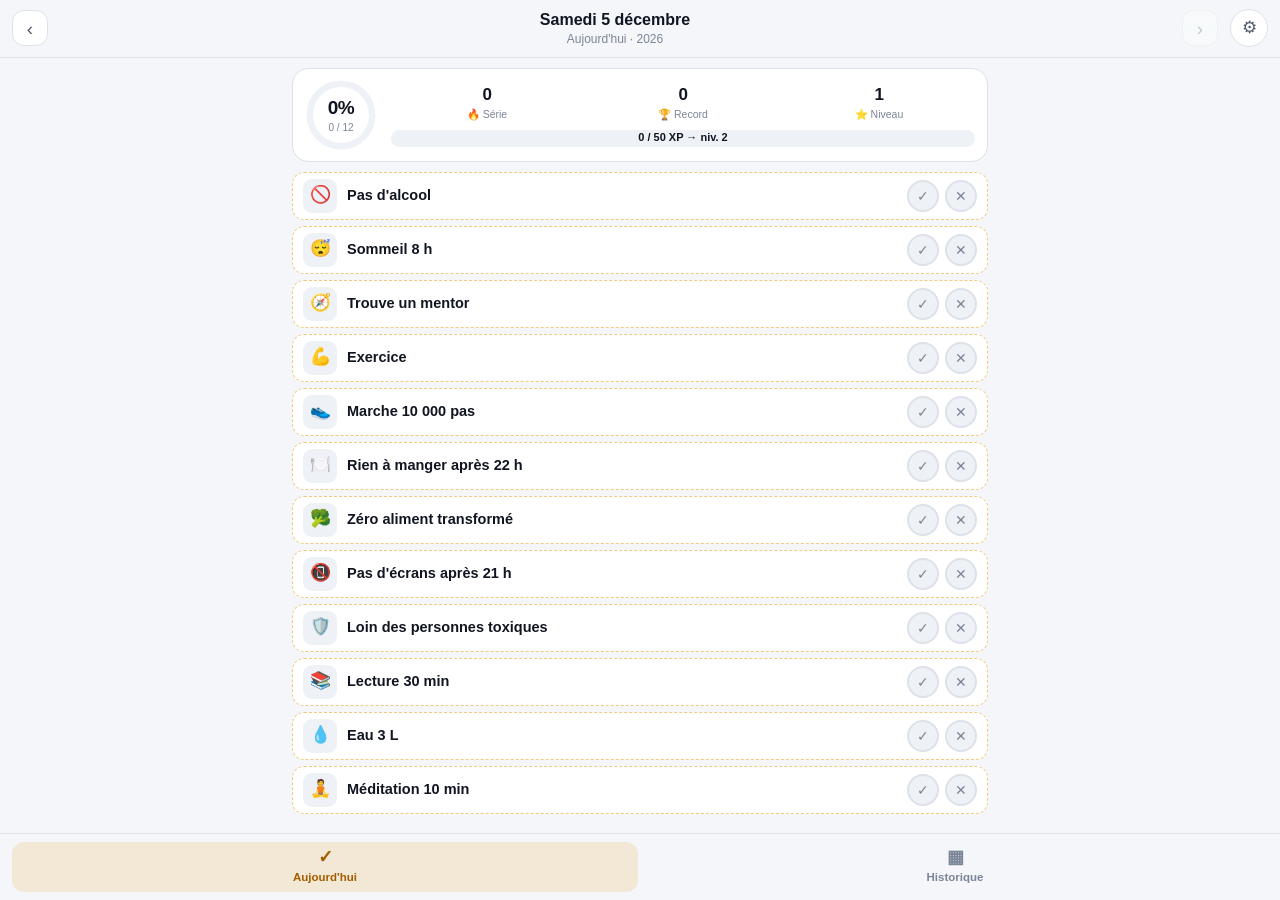
==== commit a0127d14: "Attend une mise en page arrêtée avant d'afficher l'écran Au lancement, l'application apparaissait pu" ====
--- a/daily-quest-autonome.html
+++ b/daily-quest-autonome.html
@@ -1,5 +1,5 @@
 <!DOCTYPE html>
-<html lang="fr" data-app="2026.09.05-10">
+<html lang="fr" data-app="2026.09.05-11">
 <head>
 <meta charset="utf-8">
 <meta name="viewport" content="width=device-width, initial-scale=1, viewport-fit=cover, user-scalable=no">
@@ -158,6 +158,12 @@
   padding-bottom: calc(64px + var(--bas));
   min-height: 100vh;
 }
+
+/* Masqué au démarrage, le temps que la hauteur des lignes soit calculée sur
+   une mise en page arrêtée (voir stabiliserPuisAfficher). La couleur de fond
+   reste visible, donc pas d'écran blanc en thème sombre. Le contenu est bien
+   là : il est seulement transparent, jamais retiré du flux. */
+body.chargement { opacity: 0; }
 
 h1, h2, h3 { margin: 0; font-weight: 650; letter-spacing: -0.01em; }
 
@@ -865,9 +871,16 @@
     else if (t === 'sombre') document.documentElement.setAttribute('data-theme', 'dark');
   } catch (e) { /* premier lancement : on reste en mode automatique */ }
 })();
+
+/* Filet de sécurité : la page démarre masquée le temps que sa mise en page
+   se fixe, et c'est app.js qui la dévoile. Si le script ne démarre pas, cette
+   minuterie s'en charge — mieux vaut un affichage qui saute qu'un écran vide. */
+setTimeout(function () {
+  if (document.body) document.body.classList.remove('chargement');
+}, 1200);
 </script>
 </head>
-<body>
+<body class="chargement">
 
 <!-- En-tête = navigation : la même barre sert la journée et l'historique,
      ce qui économise la hauteur d'un bandeau de titre. -->
@@ -1076,7 +1089,7 @@
   /* Affichée dans les réglages : permet de vérifier d'un coup d'œil quelle
      version tourne réellement sur l'appareil. À incrémenter à chaque
      déploiement, en même temps que CACHE dans sw.js. */
-  const VERSION = '2026.09.05-10';
+  const VERSION = '2026.09.05-11';
 
   const CLE_STOCKAGE = 'dq.v1';
   /* v2 : abandon des quantités, chaque point se répond par oui ou par non. */
@@ -1577,16 +1590,34 @@
   function ajusterDensite() {
     const liste = $('#liste-habitudes');
     const nb = liste.children.length;
-    if (!nb) return;
+    if (!nb) return 0;
 
     const ECART = 6;
     const haut = liste.getBoundingClientRect().top;
     const onglets = document.querySelector('.onglets').getBoundingClientRect().height;
-    const dispo = window.innerHeight - haut - onglets - 10;
+    // visualViewport donne la hauteur réellement visible ; innerHeight, sur
+    // iPhone, se stabilise plus tard et faisait sauter les lignes.
+    const vue = window.visualViewport ? window.visualViewport.height : window.innerHeight;
+    const dispo = vue - haut - onglets - 10;
     const brut = Math.floor((dispo - ECART * (nb - 1)) / nb);
     const hauteur = Math.max(34, Math.min(58, brut));
 
     document.documentElement.style.setProperty('--h-ligne', hauteur + 'px');
+    return hauteur;
+  }
+
+  /** Une modale est-elle ouverte ? Le clavier rétrécit alors la vue. */
+  function modaleOuverte() {
+    return $$('.modale').some((m) => !m.classList.contains('cachee'));
+  }
+
+  /**
+   * Recalcule la densité, sauf quand la mesure n'a pas de sens : autre
+   * onglet, ou modale ouverte — le clavier réduit alors la hauteur visible
+   * et les lignes du fond se mettraient à bouger toutes seules.
+   */
+  function ajusterSiPertinent() {
+    if (vueActive === 'jour' && !modaleOuverte()) ajusterDensite();
   }
 
   function surClicHabitude(evt) {
@@ -2209,6 +2240,9 @@
   function fermerModales() {
     $$('.modale').forEach((m) => m.classList.add('cachee'));
     $('#voile').classList.add('cachee');
+    // Le clavier a pu rétrécir la vue pendant la saisie : on remesure une
+    // fois la modale refermée, jamais pendant.
+    ajusterSiPertinent();
   }
 
   /**
@@ -2691,8 +2725,9 @@
     $('#liste-habitudes').addEventListener('click', surClicHabitude);
 
     // La densité dépend de la hauteur utile : à recalculer si elle change.
-    window.addEventListener('resize', () => { if (vueActive === 'jour') ajusterDensite(); });
-    window.addEventListener('orientationchange', () => setTimeout(ajusterDensite, 200));
+    window.addEventListener('resize', ajusterSiPertinent);
+    window.addEventListener('orientationchange', () => setTimeout(ajusterSiPertinent, 200));
+    if (window.visualViewport) window.visualViewport.addEventListener('resize', ajusterSiPertinent);
 
     // Historique : balayage horizontal pour changer de semaine, de mois ou d'année
     const vueHist = $('#vue-historique');
@@ -2830,16 +2865,46 @@
     zone.appendChild(bouton);
   }
 
+  /** Dévoile l'écran. Sans effet si c'est déjà fait. */
+  function afficherEcran() {
+    document.body.classList.remove('chargement');
+  }
+
+  /**
+   * Attend que la mise en page ne bouge plus avant de montrer quoi que ce
+   * soit. La hauteur des lignes se déduit de la place disponible, or sur
+   * iPhone celle-ci n'est pas connue au premier rendu : l'écran s'affichait,
+   * puis se redimensionnait tout seul. On mesure d'une trame à l'autre et on
+   * dévoile dès que deux mesures concordent, avec un plafond pour ne jamais
+   * rester masqué.
+   */
+  function stabiliserPuisAfficher() {
+    let precedente = null;
+    let essais = 10;
+    const passe = () => {
+      const hauteur = ajusterDensite();
+      if (hauteur === precedente || --essais <= 0) {
+        afficherEcran();
+        return;
+      }
+      precedente = hauteur;
+      requestAnimationFrame(passe);
+    };
+    requestAnimationFrame(passe);
+  }
+
   function demarrer() {
-    if (verifierCoherence()) return;
+    if (verifierCoherence()) return;   // une réparation recharge la page
     etat = charger();
     sauver();
     appliquerTheme();
     try {
       brancher();
       rendreJour();
+      stabiliserPuisAfficher();
     } catch (e) {
       afficherPanne(e);
+      afficherEcran();
       return;
     }
 
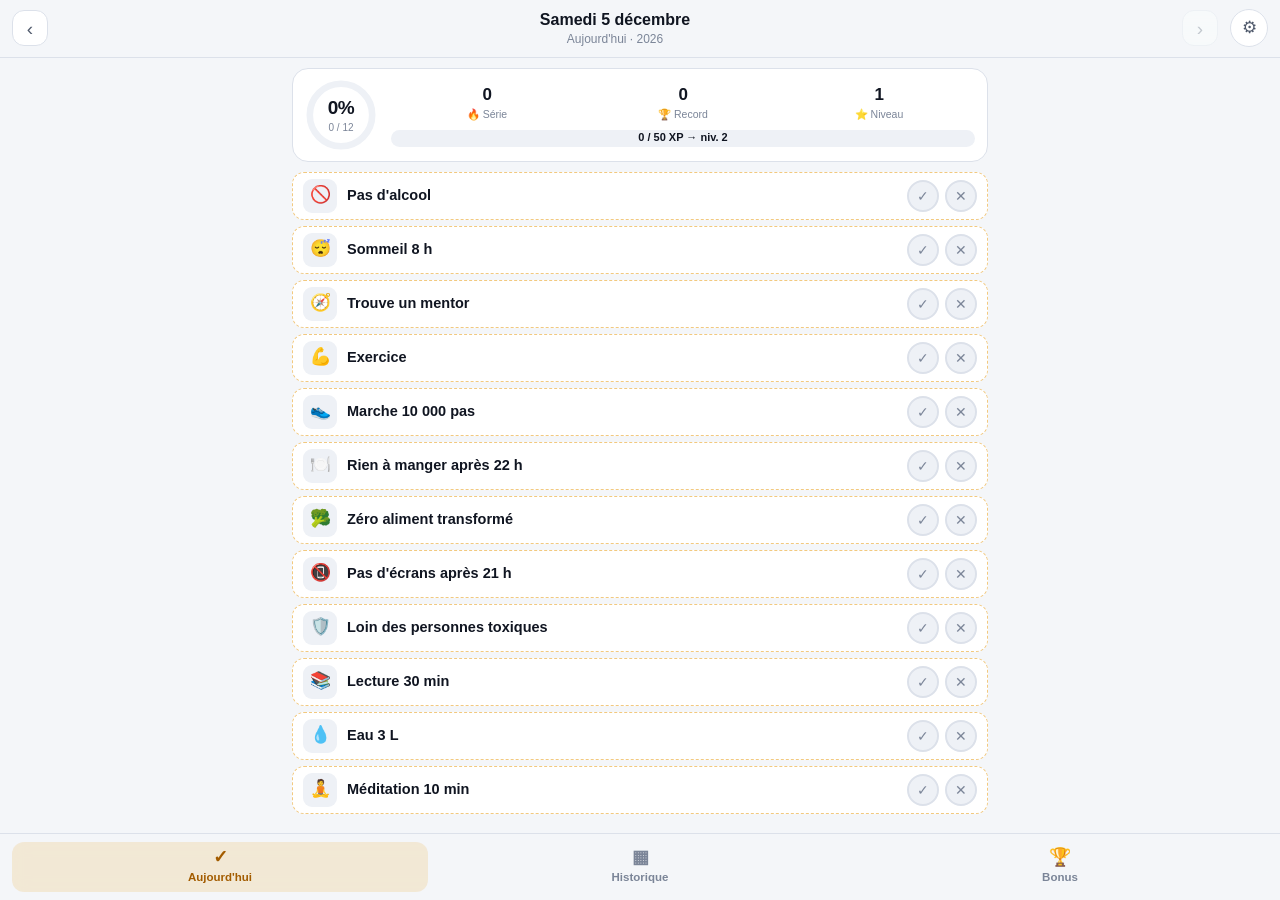
==== commit 9bc01eef: "Ajoute un onglet Bonus : 26 récompenses à débloquer Le suivi disait où l'on en est, jamais ce qu'on " ====
--- a/daily-quest-autonome.html
+++ b/daily-quest-autonome.html
@@ -1,5 +1,5 @@
 <!DOCTYPE html>
-<html lang="fr" data-app="2026.09.05-11">
+<html lang="fr" data-app="2026.09.05-12">
 <head>
 <meta charset="utf-8">
 <meta name="viewport" content="width=device-width, initial-scale=1, viewport-fit=cover, user-scalable=no">
@@ -447,7 +447,7 @@
   bottom: 0;
   z-index: 30;
   display: grid;
-  grid-template-columns: 1fr 1fr;
+  grid-template-columns: repeat(3, 1fr);
   gap: 4px;
   padding: 8px 12px calc(8px + var(--bas));
   background: var(--fond-flou);
@@ -650,6 +650,76 @@
 .barre-piste { flex: 1; height: 18px; border-radius: 9px; background: var(--surface-2); overflow: hidden; }
 .barre-piste i { display: block; height: 100%; background: linear-gradient(90deg, var(--or), var(--or-clair)); border-radius: 9px; }
 .barre-val { width: 40px; text-align: right; font-size: 11.5px; font-variant-numeric: tabular-nums; color: var(--texte-doux); flex: none; }
+
+/* ─────────── Bonus ─────────── */
+.bonus-resume { padding: 14px; }
+.bonus-tete { display: flex; align-items: flex-end; justify-content: space-between; gap: 12px; }
+.bonus-chiffre { display: flex; flex-direction: column; min-width: 0; }
+.bonus-chiffre.droite { text-align: right; }
+.bonus-gros {
+  font-size: 26px;
+  font-weight: 700;
+  letter-spacing: -0.03em;
+  color: var(--or-texte);
+  font-variant-numeric: tabular-nums;
+}
+.bonus-chiffre.droite .bonus-gros { font-size: 20px; color: var(--texte); }
+.bonus-lib { font-size: 10.5px; color: var(--texte-faible); }
+.bonus-suivant { margin: 10px 0 0; font-size: 11.5px; color: var(--texte-doux); line-height: 1.35; }
+
+.bonus-piste { height: 5px; border-radius: 3px; background: var(--surface-2); overflow: hidden; margin-top: 7px; }
+.bonus-piste.grande { height: 8px; border-radius: 4px; margin-top: 12px; }
+.bonus-piste i { display: block; height: 100%; border-radius: 3px; background: var(--bordure); }
+.bonus-piste.grande i { background: linear-gradient(90deg, var(--or), var(--or-clair)); }
+
+.bonus-groupe { padding: 4px 14px; }
+.bonus {
+  display: flex;
+  align-items: flex-start;
+  gap: 12px;
+  padding: 11px 0;
+  border-top: 1px solid var(--bordure);
+}
+.bonus:first-child { border-top: 0; }
+.bonus-icone {
+  flex: none;
+  width: 38px;
+  height: 38px;
+  border-radius: 11px;
+  display: grid;
+  place-items: center;
+  font-size: 18px;
+  background: var(--surface-2);
+  /* Un bonus non acquis reste lisible mais visiblement en retrait. */
+  filter: grayscale(1);
+  opacity: 0.55;
+}
+.bonus.acquis .bonus-icone { background: var(--or-doux); filter: none; opacity: 1; }
+
+.bonus-corps { flex: 1; min-width: 0; }
+.bonus-haut { display: flex; justify-content: space-between; gap: 10px; align-items: baseline; }
+.bonus-nom { font-size: 14.5px; font-weight: 650; color: var(--texte-faible); }
+.bonus.acquis .bonus-nom { color: var(--texte); }
+.bonus-pts {
+  flex: none;
+  font-size: 12.5px;
+  font-weight: 700;
+  color: var(--texte-faible);
+  font-variant-numeric: tabular-nums;
+}
+.bonus.acquis .bonus-pts { color: var(--or-texte); }
+.bonus-desc { font-size: 11.5px; color: var(--texte-faible); margin-top: 1px; line-height: 1.3; }
+.bonus-bas { display: flex; align-items: center; gap: 10px; margin-top: 8px; }
+.bonus-bas .bonus-piste { flex: 1; margin-top: 0; }
+.bonus-etat {
+  flex: none;
+  font-size: 11px;
+  color: var(--texte-faible);
+  font-variant-numeric: tabular-nums;
+  white-space: nowrap;
+}
+.bonus.acquis .bonus-etat { color: var(--vert-texte); font-weight: 600; }
+.bonus.acquis .bonus-piste i { background: var(--vert); }
 
 /* ─────────── Ce qui ressort ─────────── */
 .faits { padding: 4px 14px; }
@@ -967,6 +1037,27 @@
   </section>
 </main>
 
+  <!-- ══════════ ONGLET BONUS ══════════ -->
+  <section class="vue cachee" id="vue-bonus" aria-label="Bonus">
+
+    <div class="carte bonus-resume">
+      <div class="bonus-tete">
+        <div class="bonus-chiffre">
+          <span class="bonus-gros" id="bonus-points">0</span>
+          <span class="bonus-lib">points bonus</span>
+        </div>
+        <div class="bonus-chiffre droite">
+          <span class="bonus-gros" id="bonus-compte">0</span>
+          <span class="bonus-lib" id="bonus-compte-lib">débloqués</span>
+        </div>
+      </div>
+      <div class="bonus-piste grande"><i id="bonus-jauge"></i></div>
+      <p class="bonus-suivant" id="bonus-suivant"></p>
+    </div>
+
+    <div id="bonus-listes"></div>
+  </section>
+
 <!-- ══════════ BARRE D'ONGLETS ══════════ -->
 <nav class="onglets" aria-label="Navigation principale">
   <button class="onglet actif" data-vue="jour" type="button">
@@ -974,6 +1065,9 @@
   </button>
   <button class="onglet" data-vue="historique" type="button">
     <span class="onglet-icone">▦</span><span>Historique</span>
+  </button>
+  <button class="onglet" data-vue="bonus" type="button">
+    <span class="onglet-icone">🏆</span><span>Bonus</span>
   </button>
 </nav>
 
@@ -1089,7 +1183,7 @@
   /* Affichée dans les réglages : permet de vérifier d'un coup d'œil quelle
      version tourne réellement sur l'appareil. À incrémenter à chaque
      déploiement, en même temps que CACHE dans sw.js. */
-  const VERSION = '2026.09.05-11';
+  const VERSION = '2026.09.05-12';
 
   const CLE_STOCKAGE = 'dq.v1';
   /* v2 : abandon des quantités, chaque point se répond par oui ou par non. */
@@ -1121,6 +1215,80 @@
     { nom: 'Méditation 10 min', emoji: '🧘' }
   ];
 
+  /* Bonus à débloquer. Chaque famille se ramène à un seul nombre calculé
+     dans le bilan (`mesure`), et chaque palier est franchi dès que ce nombre
+     l'atteint : la progression se lit alors partout de la même façon. */
+  const FAMILLES_BONUS = [
+    {
+      mesure: 'serieHabitude', emoji: '🔥', titre: 'Constance sur une habitude',
+      unite: 'j', modele: '@ jours d\u2019affilée sur une même habitude',
+      paliers: [
+        { seuil: 7, nom: 'Braise', points: 25 },
+        { seuil: 14, nom: 'Flamme', points: 50 },
+        { seuil: 30, nom: 'Feu', points: 100 },
+        { seuil: 60, nom: 'Brasier', points: 200 },
+        { seuil: 100, nom: 'Incendie', points: 400 },
+        { seuil: 365, nom: 'Année de feu', points: 1500 }
+      ]
+    },
+    {
+      mesure: 'serieJour', emoji: '🏅', titre: 'Journées au-dessus de l\u2019objectif',
+      unite: 'j', modele: '@ journées d\u2019affilée au-dessus de ton objectif',
+      paliers: [
+        { seuil: 7, nom: 'Semaine tenue', points: 40 },
+        { seuil: 30, nom: 'Mois tenu', points: 150 },
+        { seuil: 90, nom: 'Trimestre tenu', points: 500 },
+        { seuil: 365, nom: 'Année tenue', points: 2000 }
+      ]
+    },
+    {
+      mesure: 'joursParfaits', emoji: '💯', titre: 'Journées parfaites',
+      unite: 'j', modele: '@ journées à 100 %',
+      paliers: [
+        { seuil: 1, nom: 'Sans faute', points: 20 },
+        { seuil: 10, nom: 'Dix sur dix', points: 80 },
+        { seuil: 50, nom: 'Cinquante', points: 300 },
+        { seuil: 100, nom: 'Centurion', points: 700 }
+      ]
+    },
+    {
+      mesure: 'pointsValides', emoji: '✅', titre: 'Points validés',
+      unite: '', modele: '@ points validés en tout',
+      paliers: [
+        { seuil: 50, nom: 'Premiers pas', points: 15 },
+        { seuil: 250, nom: 'Sur la lancée', points: 60 },
+        { seuil: 1000, nom: 'Machine', points: 250 },
+        { seuil: 5000, nom: 'Légende', points: 1200 }
+      ]
+    },
+    {
+      mesure: 'joursSuivis', emoji: '📅', titre: 'Assiduité',
+      unite: 'j', modele: '@ journées suivies, même imparfaites',
+      paliers: [
+        { seuil: 7, nom: 'Première semaine', points: 20 },
+        { seuil: 30, nom: 'Premier mois', points: 70 },
+        { seuil: 100, nom: 'Cent jours', points: 250 },
+        { seuil: 365, nom: 'Une année', points: 1000 }
+      ]
+    },
+    {
+      mesure: 'semainesParfaites', emoji: '🎯', titre: 'Semaines parfaites',
+      unite: '', modele: '@ semaine(s) entière(s) à 100 %, du lundi au dimanche',
+      paliers: [
+        { seuil: 1, nom: 'Sans accroc', points: 300 },
+        { seuil: 4, nom: 'Mois sans accroc', points: 900 }
+      ]
+    },
+    {
+      mesure: 'semainesSansOubli', emoji: '🧭', titre: 'Rigueur',
+      unite: '', modele: '@ semaine(s) entière(s) sans le moindre « ? »',
+      paliers: [
+        { seuil: 1, nom: 'Tout répondu', points: 120 },
+        { seuil: 4, nom: 'Un mois sans oubli', points: 400 }
+      ]
+    }
+  ];
+
   /* ─────────────── Utilitaires de date ─────────────── */
 
   const pad = (n) => String(n).padStart(2, '0');
@@ -1245,6 +1413,7 @@
   function sauver() {
     try {
       localStorage.setItem(CLE_STOCKAGE, JSON.stringify(etat));
+      versionEtat++;              // invalide le bilan mémorisé
       return true;
     } catch (e) {
       console.error('Écriture impossible', e);
@@ -1354,9 +1523,125 @@
     return record;
   }
 
+  /** 1 XP par point validé, plus les points des bonus débloqués. */
   function xpTotal() {
+    return bilan().pointsValides + pointsBonus();
+  }
+
+  /* ─────────────── Bonus ─────────────── */
+
+  let versionEtat = 0;
+  let bilanMemo = null;
+  let bilanVersion = -1;
+
+  /**
+   * Toutes les mesures dont dépendent les bonus, en une seule traversée de
+   * l'historique. Le résultat est mémorisé et refait à chaque enregistrement :
+   * il est relu à chaque rendu, on ne rebalaie pas l'année pour autant.
+   */
+  function bilan() {
+    if (bilanMemo && bilanVersion === versionEtat) return bilanMemo;
+    bilanMemo = calculerBilan();
+    bilanVersion = versionEtat;
+    return bilanMemo;
+  }
+
+  function calculerBilan() {
+    const vide = {
+      serieHabitude: 0, serieJour: 0, joursParfaits: 0,
+      pointsValides: 0, joursSuivis: 0, semainesParfaites: 0, semainesSansOubli: 0
+    };
     const habs = habitudesActives();
-    return Object.keys(etat.jours).reduce((somme, cle) => somme + scoreJour(cle, habs).faits, 0);
+    const cles = Object.keys(etat.jours).sort();
+    if (!cles.length || !habs.length) return vide;
+
+    const b = Object.assign({}, vide);
+    // Les séries par habitude portent sur toutes les habitudes, archivées
+    // comprises : une série accomplie reste acquise même si l'habitude est
+    // rangée ensuite — archiver conserve justement son historique.
+    const series = {};
+    etat.habitudes.forEach((h) => { series[h.id] = 0; });
+
+    const semaines = {};
+    let serieJour = 0;
+    let d = dateDe(cles[0]);
+    const fin = aujourdHui();
+
+    while (d <= fin) {
+      const cle = cleDe(d);
+      const valeurs = valeursDu(cle);
+      let faits = 0;
+      let toutRepondu = true;
+
+      etat.habitudes.forEach((h) => {
+        if (valeurs[h.id] === true) {
+          series[h.id]++;
+          if (series[h.id] > b.serieHabitude) b.serieHabitude = series[h.id];
+        } else {
+          series[h.id] = 0;
+        }
+      });
+      habs.forEach((h) => {
+        if (valeurs[h.id] === true) faits++;
+        if (valeurs[h.id] !== true && valeurs[h.id] !== false) toutRepondu = false;
+      });
+
+      const suivi = jourRenseigne(cle);
+      const parfait = suivi && faits === habs.length;
+      b.pointsValides += faits;
+      if (suivi) b.joursSuivis++;
+      if (parfait) b.joursParfaits++;
+
+      if (objectifAtteint(cle, habs)) {
+        serieJour++;
+        if (serieJour > b.serieJour) b.serieJour = serieJour;
+      } else {
+        serieJour = 0;
+      }
+
+      const cleSem = cleDe(debutSemaine(d));
+      const sem = semaines[cleSem] || (semaines[cleSem] = { jours: 0, parfaits: 0, repondus: 0 });
+      sem.jours++;
+      if (parfait) sem.parfaits++;
+      if (toutRepondu) sem.repondus++;
+
+      d = ajouterJours(d, 1);
+    }
+
+    // Seules les semaines entièrement traversées comptent : celles des deux
+    // bouts sont incomplètes, elles ne peuvent pas être jugées.
+    Object.keys(semaines).forEach((k) => {
+      const sem = semaines[k];
+      if (sem.jours < 7) return;
+      if (sem.parfaits === 7) b.semainesParfaites++;
+      if (sem.repondus === 7) b.semainesSansOubli++;
+    });
+
+    return b;
+  }
+
+  /** Tous les bonus, acquis ou non, à plat. */
+  function evaluerBonus() {
+    const b = bilan();
+    const liste = [];
+    FAMILLES_BONUS.forEach((famille) => {
+      const valeur = b[famille.mesure] || 0;
+      famille.paliers.forEach((palier) => {
+        liste.push({
+          id: famille.mesure + '-' + palier.seuil,
+          famille: famille,
+          palier: palier,
+          valeur: valeur,
+          acquis: valeur >= palier.seuil,
+          progression: Math.min(1, valeur / palier.seuil)
+        });
+      });
+    });
+    return liste;
+  }
+
+  function pointsBonus(liste) {
+    return (liste || evaluerBonus()).reduce((somme, x) => somme + (x.acquis ? x.palier.points : 0), 0);
   }
 
   /**
@@ -1495,6 +1780,7 @@
     $('#nav-sous-titre').textContent = estAujourdHui
       ? "Aujourd'hui · " + jourCourant.getFullYear()
       : hier ? 'Hier · ' + jourCourant.getFullYear() : String(jourCourant.getFullYear());
+    $('#nav-prec').disabled = false;
     $('#nav-suiv').disabled = estAujourdHui;
     suivaitAujourdHui = estAujourdHui;
 
@@ -1642,6 +1928,7 @@
     // une erreur sans avoir à répondre l'inverse.
     definirValeur(cle, h.id, actuelle === voulue ? null : voulue);
     rendreJour();
+    signalerNouveauxBonus();
   }
 
   /* ─────────────── Onglet Historique ─────────────── */
@@ -1707,6 +1994,7 @@
       $('#nav-titre').textContent = String(ancreHistorique.getFullYear());
       $('#nav-sous-titre').textContent = cles.length + ' jours';
     }
+    $('#nav-prec').disabled = false;
     $('#nav-suiv').disabled = periodeEstCourante();
 
     // Résumé
@@ -2156,6 +2444,128 @@
     return vide;
   }
 
+  /* ─────────────── Onglet Bonus ─────────────── */
+
+  function rendreBonus() {
+    const liste = evaluerBonus();
+    const acquis = liste.filter((x) => x.acquis);
+
+    $('#nav-titre').textContent = 'Bonus';
+    $('#nav-sous-titre').textContent = acquis.length + ' sur ' + liste.length + ' débloqués';
+    $('#nav-prec').disabled = true;
+    $('#nav-suiv').disabled = true;
+
+    $('#bonus-points').textContent = fmt(pointsBonus(liste));
+    $('#bonus-compte').textContent = acquis.length + ' / ' + liste.length;
+    $('#bonus-compte-lib').textContent = 'récompenses';
+    $('#bonus-jauge').style.width = (acquis.length / liste.length * 100).toFixed(1) + '%';
+
+    // Le prochain palier est celui dont on est le plus près : c'est celui
+    // qui donne envie de continuer aujourd'hui.
+    const restants = liste.filter((x) => !x.acquis);
+    const suivant = restants.length
+      ? restants.reduce((m, x) => (x.progression > m.progression ? x : m))
+      : null;
+    $('#bonus-suivant').textContent = suivant
+      ? 'Prochain : ' + suivant.palier.nom + ' — ' + descriptionBonus(suivant) +
+        ' (' + fmt(suivant.valeur) + ' / ' + fmt(suivant.palier.seuil) + ')'
+      : 'Tout est débloqué. Chapeau.';
+
+    const boite = $('#bonus-listes');
+    boite.innerHTML = '';
+    FAMILLES_BONUS.forEach((famille) => {
+      const dedans = liste.filter((x) => x.famille === famille);
+      const titre = document.createElement('h2');
+      titre.className = 'titre-section';
+      titre.textContent = famille.emoji + ' ' + famille.titre;
+      boite.appendChild(titre);
+
+      const carte = document.createElement('div');
+      carte.className = 'carte bonus-groupe';
+      dedans.forEach((x) => carte.appendChild(ligneBonus(x)));
+      boite.appendChild(carte);
+    });
+  }
+
+  /** « 30 jours d'affilée sur une même habitude » */
+  function descriptionBonus(x) {
+    return x.famille.modele.replace('@', fmt(x.palier.seuil));
+  }
+
+  function ligneBonus(x) {
+    const ligne = document.createElement('div');
+    ligne.className = 'bonus' + (x.acquis ? ' acquis' : '');
+
+    const icone = document.createElement('div');
+    icone.className = 'bonus-icone';
+    icone.textContent = x.acquis ? x.famille.emoji : '🔒';
+    ligne.appendChild(icone);
+
+    const corps = document.createElement('div');
+    corps.className = 'bonus-corps';
+
+    const haut = document.createElement('div');
+    haut.className = 'bonus-haut';
+    const nom = document.createElement('span');
+    nom.className = 'bonus-nom';
+    nom.textContent = x.palier.nom;
+    const pts = document.createElement('span');
+    pts.className = 'bonus-pts';
+    pts.textContent = '+' + fmt(x.palier.points);
+    haut.appendChild(nom);
+    haut.appendChild(pts);
+    corps.appendChild(haut);
+
+    const desc = document.createElement('div');
+    desc.className = 'bonus-desc';
+    desc.textContent = descriptionBonus(x);
+    corps.appendChild(desc);
+
+    // Barre et chiffre sur la même ligne : vingt-six bonus tiennent alors
+    // en moins de deux écrans.
+    const bas = document.createElement('div');
+    bas.className = 'bonus-bas';
+
+    const piste = document.createElement('div');
+    piste.className = 'bonus-piste';
+    const rempli = document.createElement('i');
+    rempli.style.width = (x.progression * 100).toFixed(1) + '%';
+    piste.appendChild(rempli);
+    bas.appendChild(piste);
+
+    const etat = document.createElement('span');
+    etat.className = 'bonus-etat';
+    const u = x.famille.unite ? ' ' + x.famille.unite : '';
+    etat.textContent = x.acquis
+      ? '✓ ' + fmt(x.valeur) + u
+      : fmt(x.valeur) + ' / ' + fmt(x.palier.seuil) + u;
+    bas.appendChild(etat);
+    corps.appendChild(bas);
+
+    ligne.appendChild(corps);
+    return ligne;
+  }
+
+  /* Un bonus tombe au moment où on coche : on le dit tout de suite, sinon la
+     récompense n'existe que pour qui pense à ouvrir l'onglet. */
+  let bonusConnus = null;
+
+  function memoriserBonus() {
+    bonusConnus = evaluerBonus().filter((x) => x.acquis).map((x) => x.id);
+  }
+
+  function signalerNouveauxBonus() {
+    if (bonusConnus === null) { memoriserBonus(); return; }
+    const avant = bonusConnus;
+    const liste = evaluerBonus();
+    const nouveaux = liste.filter((x) => x.acquis && avant.indexOf(x.id) === -1);
+    bonusConnus = liste.filter((x) => x.acquis).map((x) => x.id);
+    if (!nouveaux.length) return;
+    const gagnes = nouveaux.reduce((somme, x) => somme + x.palier.points, 0);
+    toast('🏆 ' + (nouveaux.length > 1 ? nouveaux.length + ' bonus débloqués' : 'Bonus débloqué : ' + nouveaux[0].palier.nom) +
+      ' · +' + fmt(gagnes) + ' pts', 'succes');
+  }
+
   /* ─────────────── Navigation entre onglets ─────────────── */
 
   let vueActive = 'jour';
@@ -2165,13 +2575,16 @@
     $$('.onglet').forEach((o) => o.classList.toggle('actif', o.dataset.vue === nom));
     $('#vue-jour').classList.toggle('cachee', nom !== 'jour');
     $('#vue-historique').classList.toggle('cachee', nom !== 'historique');
+    $('#vue-bonus').classList.toggle('cachee', nom !== 'bonus');
     window.scrollTo(0, 0);
     if (nom === 'historique') rendreHistorique();
+    else if (nom === 'bonus') rendreBonus();
     else rendreJour();
   }
 
   /** Les flèches de l'en-tête pilotent la vue affichée. */
   function reculer() {
+    if (vueActive === 'bonus') return;
     if (vueActive === 'jour') {
       jourCourant = ajouterJours(jourCourant, -1);
       rendreJour();
@@ -2181,6 +2594,7 @@
   }
 
   function avancer() {
+    if (vueActive === 'bonus') return;
     if (vueActive === 'jour') {
       if (memeJour(jourCourant, aujourdHui())) return;
       jourCourant = ajouterJours(jourCourant, 1);
@@ -2900,6 +3314,7 @@
     appliquerTheme();
     try {
       brancher();
+      memoriserBonus();      // référence pour ne signaler que les nouveaux
       rendreJour();
       stabiliserPuisAfficher();
     } catch (e) {
